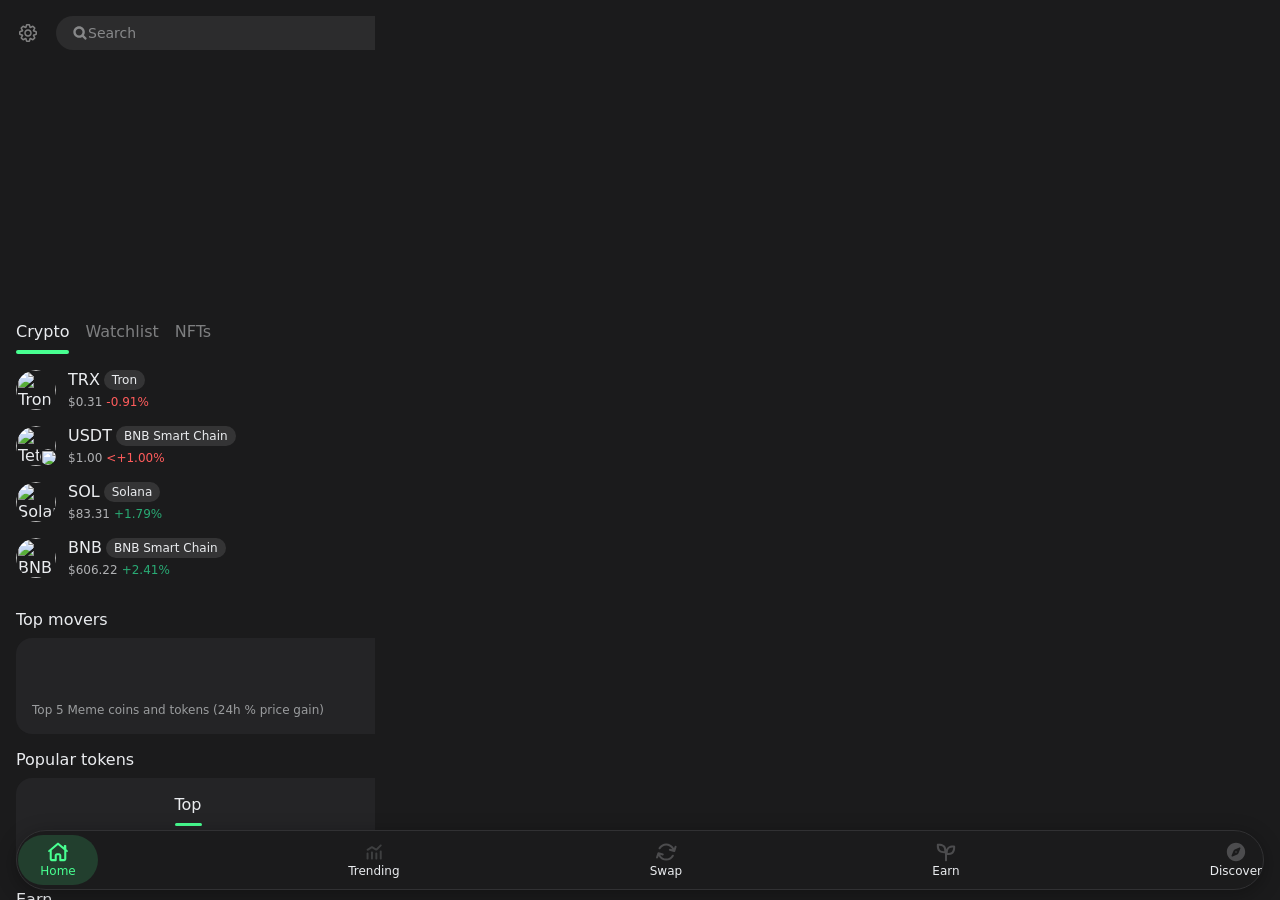
==== index.html @ 9a272126 "Rename trust.html to index.html" ====
<html style="width: 375px;" data-theme="dark" data-headlessui-focus-visible="">
  <head>
    <meta charset="UTF-8">
    <meta http-equiv="X-UA-Compatible" content="IE=edge">
    <meta name="viewport" content="width=device-width,initial-scale=1">
    <title>Trust Wallet</title>
    <link rel="manifest" href="/manifest-t.json">
    <meta name="apple-mobile-web-app-title" content="Trust">
    <meta name="mobile-web-app-capable" content="yes">
    <meta name="apple-mobile-web-app-status-bar-style" content="default">
    <script defer="defer" src="sidepanel.js"></script>
    <link rel="stylesheet" href="./trust.css">
    <style id="react-tooltip-core-styles" type="text/css">
      :root {
        --rt-color-white: #fff;
        --rt-color-dark: #222;
        --rt-color-success: #8dc572;
        --rt-color-error: #be6464;
        --rt-color-warning: #f0ad4e;
        --rt-color-info: #337ab7;
        --rt-opacity: 0.9;
        --rt-transition-show-delay: 0.15s;
        --rt-transition-closing-delay: 0.15s
      }

      .core-styles-module_tooltip__3vRRp {
        position: absolute;
        top: 0;
        left: 0;
        pointer-events: none;
        opacity: 0;
        will-change: opacity
      }

      .core-styles-module_fixed__pcSol {
        position: fixed
      }

      .core-styles-module_arrow__cvMwQ {
        position: absolute;
        background: inherit
      }

      .core-styles-module_noArrow__xock6 {
        display: none
      }

      .core-styles-module_clickable__ZuTTB {
        pointer-events: auto
      }

      .core-styles-module_show__Nt9eE {
        opacity: var(--rt-opacity);
        transition: opacity var(--rt-transition-show-delay)ease-out
      }

      .core-styles-module_closing__sGnxF {
        opacity: 0;
        transition: opacity var(--rt-transition-closing-delay)ease-in
      }
    </style>
    <style id="react-tooltip-base-styles" type="text/css">
      .styles-module_tooltip__mnnfp {
        padding: 8px 16px;
        border-radius: 3px;
        font-size: 90%;
        width: max-content
      }

      .styles-module_arrow__K0L3T {
        width: 8px;
        height: 8px
      }

      [class*='react-tooltip__place-top']>.styles-module_arrow__K0L3T {
        transform: rotate(45deg)
      }

      [class*='react-tooltip__place-right']>.styles-module_arrow__K0L3T {
        transform: rotate(135deg)
      }

      [class*='react-tooltip__place-bottom']>.styles-module_arrow__K0L3T {
        transform: rotate(225deg)
      }

      [class*='react-tooltip__place-left']>.styles-module_arrow__K0L3T {
        transform: rotate(315deg)
      }

      .styles-module_dark__xNqje {
        background: var(--rt-color-dark);
        color: var(--rt-color-white)
      }

      .styles-module_light__Z6W-X {
        background-color: var(--rt-color-white);
        color: var(--rt-color-dark)
      }

      .styles-module_success__A2AKt {
        background-color: var(--rt-color-success);
        color: var(--rt-color-white)
      }

      .styles-module_warning__SCK0X {
        background-color: var(--rt-color-warning);
        color: var(--rt-color-white)
      }

      .styles-module_error__JvumD {
        background-color: var(--rt-color-error);
        color: var(--rt-color-white)
      }

      .styles-module_info__BWdHW {
        background-color: var(--rt-color-info);
        color: var(--rt-color-white)
      }
    </style>
      <style id="trust-custom-styles" type="text/css">
      /* Pull-to-refresh spinner - grey version */
      .spinner {
        font-size: 36px;
        position: relative;
        display: inline-block;
        width: 1em;
        height: 1em;
      }
      .spinner.center {
        position: fixed;
        left: 50%;
        top: 60px;
        transform: translateX(-50%) scale(0);
        opacity: 0;
        z-index: 9999;
        pointer-events: none;
      }
      .spinner .spinner-blade {
        position: absolute;
        left: 0.43em;
        bottom: 0;
        width: 0.084em;
        height: 0.2777em;
        border-radius: 0.0655em;
        background-color: transparent;
        transform-origin: center -0.11em;
        animation: spinner-fade-grey 1s infinite linear;
      }
      .spinner .spinner-blade:nth-child(1) { transform: rotate(0deg);   animation-delay: 0s; }
      .spinner .spinner-blade:nth-child(2) { transform: rotate(45deg);  animation-delay: 0.125s; }
      .spinner .spinner-blade:nth-child(3) { transform: rotate(90deg);  animation-delay: 0.25s; }
      .spinner .spinner-blade:nth-child(4) { transform: rotate(135deg); animation-delay: 0.375s; }
      .spinner .spinner-blade:nth-child(5) { transform: rotate(180deg); animation-delay: 0.5s; }
      .spinner .spinner-blade:nth-child(6) { transform: rotate(225deg); animation-delay: 0.625s; }
      .spinner .spinner-blade:nth-child(7) { transform: rotate(270deg); animation-delay: 0.75s; }
      .spinner .spinner-blade:nth-child(8) { transform: rotate(315deg); animation-delay: 0.875s; }
      @keyframes spinner-fade-grey {
        0%   { background-color: #888888; }
        100% { background-color: transparent; }
      }
      #ptr-wrapper {
        will-change: transform;
      }
      /* Fixed header during pull */
      .trust-header-fixed {
        position: sticky;
        top: 0;
        z-index: 100;
        background: transparent;
      }
      /* Bottom nav active state with green background */
      .nav-item-active {
        background-color: #223F2E;
        border-radius: 9999px;
        padding: 6px 10px;
        width: 80px;
      }
      /* Fix height chain for scrolling */
      html, body {
        height: 100%;
        margin: 0;
        overflow: hidden;
      }
      #root {
        height: 100%;
        display: flex;
        flex-direction: column;
      }
    </style>

  </head>
  <body>
    <div id="root" data-id="root">
      <div id="_rht_toaster" class="p-0" style="position: fixed; z-index: 9999; inset: 16px; pointer-events: none;"></div>
      <div class="relative flex flex-col flex-1 w-full h-full self-center md:max-w-[438px] ">
        <div class="relative flex flex-col flex-1 w-full h-full" style="min-height: 0; overflow: hidden;">
          <!-- Header: Settings | Search | Scan (fixed outside scroll) -->
            <div class="flex items-center justify-between mb-4 gap-4" style="position: relative; z-index: 100; background: transparent; padding: 16px;">
              <!-- Settings Button -->
              <button data-testid="wallet-header-settings-button" type="button" class="outline-none bg-transparent p-2">
                <svg xmlns="http://www.w3.org/2000/svg" width="24" height="24" viewBox="0 0 24 24" fill="none">
                  <path fill-rule="evenodd" clip-rule="evenodd" d="M10.65 3L9.93163 3.53449L9.32754 5.54812L7.47651 4.55141L6.5906 4.68143L4.68141 6.59062L4.55139 7.47652L5.5481 9.32755L3.53449 9.93163L3 10.65V13.35L3.53449 14.0684L5.54811 14.6725L4.55142 16.5235L4.68144 17.4094L6.59063 19.3186L7.47653 19.4486L9.32754 18.4519L9.93163 20.4655L10.65 21H13.35L14.0684 20.4655L14.6725 18.4519L16.5235 19.4486L17.4094 19.3185L19.3186 17.4094L19.4486 16.5235L18.4519 14.6724L20.4655 14.0684L21 13.35V10.65L20.4655 9.93163L18.4519 9.32754L19.4486 7.47654L19.3186 6.59063L17.4094 4.68144L16.5235 4.55142L14.6725 5.54812L14.0684 3.53449L13.35 3H10.65ZM10.4692 6.96284L11.208 4.5H12.792L13.5308 6.96284L13.8753 7.0946C13.9654 7.12908 14.0543 7.16597 14.142 7.2052L14.4789 7.35598L16.7433 6.13668L17.8633 7.25671L16.644 9.52111L16.7948 9.85803C16.834 9.9457 16.8709 10.0346 16.9054 10.1247L17.0372 10.4692L19.5 11.208V12.792L17.0372 13.5308L16.9054 13.8753C16.8709 13.9654 16.834 14.0543 16.7948 14.1419L16.644 14.4789L17.8633 16.7433L16.7433 17.8633L14.4789 16.644L14.142 16.7948C14.0543 16.834 13.9654 16.8709 13.8753 16.9054L13.5308 17.0372L12.792 19.5H11.208L10.4692 17.0372L10.1247 16.9054C10.0346 16.8709 9.94569 16.834 9.85803 16.7948L9.52111 16.644L7.25671 17.8633L6.13668 16.7433L7.35597 14.4789L7.2052 14.142C7.16597 14.0543 7.12908 13.9654 7.0946 13.8753L6.96284 13.5308L4.5 12.792L4.5 11.208L6.96284 10.4692L7.0946 10.1247C7.12907 10.0346 7.16596 9.94571 7.20519 9.85805L7.35596 9.52113L6.13666 7.2567L7.25668 6.13667L9.5211 7.35598L9.85803 7.2052C9.9457 7.16597 10.0346 7.12908 10.1247 7.0946L10.4692 6.96284ZM14.25 12C14.25 13.2426 13.2426 14.25 12 14.25C10.7574 14.25 9.75 13.2426 9.75 12C9.75 10.7574 10.7574 9.75 12 9.75C13.2426 9.75 14.25 10.7574 14.25 12ZM15.75 12C15.75 14.0711 14.0711 15.75 12 15.75C9.92893 15.75 8.25 14.0711 8.25 12C8.25 9.92893 9.92893 8.25 12 8.25C14.0711 8.25 15.75 9.92893 15.75 12Z" fill="grey"/>
                </svg>
              </button>

              <!-- Search Bar -->
              <div class="flex-1 mx-3">
                <div class="flex items-center bg-utility-1-opacity-5 rounded-full px-4 py-2">
                  <svg class="text-utility-1-opacity-2 mr-2" fill="none" width="16" height="16" viewBox="0 0 24 24" xmlns="http://www.w3.org/2000/svg">
                    <path fill-rule="evenodd" clip-rule="evenodd" d="M10.6262 1.99976C15.3904 1.99976 19.2527 5.86217 19.2528 10.6263C19.2528 12.3718 18.7333 13.9969 17.8415 15.355L21.4847 18.9983L21.6059 19.1326C22.1688 19.8231 22.1282 20.8412 21.4847 21.4848C20.841 22.1285 19.8222 22.1693 19.1316 21.6059L18.9983 21.4848L15.355 17.8415C13.9969 18.7333 12.3718 19.2528 10.6262 19.2528C5.86214 19.2527 1.99973 15.3904 1.99973 10.6263C1.99981 5.86222 5.86219 1.99984 10.6262 1.99976ZM10.6262 5.51628C7.80427 5.51636 5.51633 7.8043 5.51625 10.6263C5.51625 13.4483 7.80422 15.7362 10.6262 15.7363C13.4483 15.7363 15.7362 13.4484 15.7362 10.6263C15.7362 7.80425 13.4483 5.51628 10.6262 5.51628Z" fill="currentColor"></path>
                  </svg>
                  <span class="text-utility-1-opacity-2 typography-body-14">Search</span>
                </div>
              </div>

              <!-- Scan Button -->
              <button data-testid="wallet-header-scan-button" type="button" class="outline-none bg-transparent p-2">
                <svg class="text-utility-1-opacity-1" fill="none" width="24" height="24" viewBox="0 0 24 24" xmlns="http://www.w3.org/2000/svg">
                  <path d="M3 7V5C3 3.89543 3.89543 3 5 3H7" stroke="currentColor" stroke-width="2" stroke-linecap="round" stroke-linejoin="round"></path>
                  <path d="M17 3H19C20.1046 3 21 3.89543 21 5V7" stroke="currentColor" stroke-width="2" stroke-linecap="round" stroke-linejoin="round"></path>
                  <path d="M21 17V19C21 20.1046 20.1046 21 19 21H17" stroke="currentColor" stroke-width="2" stroke-linecap="round" stroke-linejoin="round"></path>
                  <path d="M7 21H5C3.89543 21 3 20.1046 3 19V17" stroke="currentColor" stroke-width="2" stroke-linecap="round" stroke-linejoin="round"></path>
                  <line x1="7" y1="12" x2="17" y2="12" stroke="currentColor" stroke-width="2" stroke-linecap="round"></line>
                </svg>
              </button>
            </div>

      <!-- Pull-to-refresh spinner -->
      <div class="spinner center" id="pullSpinner">
        <div class="spinner-blade"></div><div class="spinner-blade"></div>
        <div class="spinner-blade"></div><div class="spinner-blade"></div>
        <div class="spinner-blade"></div><div class="spinner-blade"></div>
        <div class="spinner-blade"></div><div class="spinner-blade"></div>
      </div>

<div id="ptr-wrapper" class="flex flex-1 flex-col w-full h-full overflow-y-auto px-4" style="min-height: 0;">
          <div id="content-wrapper" style="will-change: transform;">
            <div class="content-wrapper">
            <div class="flex flex-col space-y-4 mb-10">
              <!-- Main Wallet pill with copy button -->
              <div class="flex items-center justify-center space-x-2">
                <div class="flex items-center rounded-full px-3 py-1 wallet-pill">
                  <span class="typography-body-14 text-utility-1-default font-medium">Main Wallet</span>
                </div>
                <button class="outline-none p-1" type="button">
                  <svg class="text-utility-1-opacity-2" fill="none" width="16" height="16" viewBox="0 0 20 21" xmlns="http://www.w3.org/2000/svg">
                    <path fill-rule="evenodd" clip-rule="evenodd" d="M7.49992 3H16.6666V13.8333H14.1666V5.5H7.49992V3ZM3.33325 7.16667V18H12.4999V7.18363L3.33325 7.16667Z" fill="currentColor"></path>
                  </svg>
                </button>
              </div>
              <!-- Total balance -->
              <div class="flex flex-col items-center justify-center">
                <h2 data-testid="total-asset-balance" class="typography-header-32 text-utility-1-default font-semibold">
                  <span>$45.73</span>
                </h2>
                <!-- Daily change -->
                <p id="dailyChange" class="typography-body-14 text-success-1-default font-normal mt-1">
                  <span class="daily-change-value">▲ $1.24 (2.78%)</span>
                </p>
              </div>
              <div data-testid="dashboard-wallet-board" class="flex items-center justify-center gap-6">
                <div class="flex flex-col space-y-2 items-center">
                  <div data-tooltip-id="circle-action-tooltip-16" data-tooltip-place="top" data-tooltip-role="tooltip">
                    <div class="flex " data-tooltip-id="button-tooltip-17" data-tooltip-place="top-end" data-tooltip-role="tooltip">
                      <button data-testid="wallet-board-send-button" type="button" class="outline-none bg-button-secondary text-primary-default hover:bg-button-secondary-hovered active:bg-button-secondary-pressed disabled:bg-button-secondary-disabled p-3.5 icon-square-button    ">
                        <svg class="text-utility-1-default" fill="none" width="24" height="24" viewBox="0 0 24 24" xmlns="http://www.w3.org/2000/svg">
                          <path d="M19.71 5.59023C19.71 5.45023 19.6799 5.32023 19.6299 5.19023C19.5799 5.08023 19.51 4.98023 19.43 4.89023C19.41 4.87023 19.4 4.84024 19.3799 4.82024C19.3599 4.80024 19.33 4.79023 19.3 4.77023C19.21 4.70023 19.12 4.62023 19.01 4.58023C18.87 4.52023 18.72 4.49023 18.58 4.49023H8.57995C7.95995 4.49023 7.45995 4.99023 7.45995 5.61023C7.45995 6.23023 7.95995 6.73022 8.57995 6.73022H15.86L4.77995 17.8102C4.33995 18.2502 4.33995 18.9602 4.77995 19.4002C4.99995 19.6202 5.28995 19.7302 5.57995 19.7302C5.86995 19.7302 6.15995 19.6202 6.37995 19.4002L17.46 8.32024V15.6002C17.46 16.2202 17.96 16.7202 18.58 16.7202C19.2 16.7202 19.6999 16.2202 19.6999 15.6002V5.60023C19.6999 5.60023 19.6999 5.58024 19.6999 5.57024L19.71 5.59023Z" fill="currentcolor"></path>
                        </svg>
                      </button>
                    </div>
                  </div>
                  <div>
                    <p class="body-text  text-utility-1-default font-medium   text-unset    ">Send</p>
                  </div>
                </div>
                <div class="flex flex-col space-y-2 items-center">
                  <div data-tooltip-id="circle-action-tooltip-16" data-tooltip-place="top" data-tooltip-role="tooltip">
                    <div class="flex " data-tooltip-id="button-tooltip-17" data-tooltip-place="top-end" data-tooltip-role="tooltip">
                      <button data-testid="wallet-board-receive-button" type="button" class="outline-none bg-button-secondary text-primary-default hover:bg-button-secondary-hovered active:bg-button-secondary-pressed disabled:bg-button-secondary-disabled p-3.5 icon-square-button    ">
                        <svg class="text-utility-1-default" fill="none" width="24" height="24" viewBox="0 0 24 24" xmlns="http://www.w3.org/2000/svg" style="transform: rotate(135deg);">
                          <path d="M19.71 5.59023C19.71 5.45023 19.6799 5.32023 19.6299 5.19023C19.5799 5.08023 19.51 4.98023 19.43 4.89023C19.41 4.87023 19.4 4.84024 19.3799 4.82024C19.3599 4.80024 19.33 4.79023 19.3 4.77023C19.21 4.70023 19.12 4.62023 19.01 4.58023C18.87 4.52023 18.72 4.49023 18.58 4.49023H8.57995C7.95995 4.49023 7.45995 4.99023 7.45995 5.61023C7.45995 6.23023 7.95995 6.73022 8.57995 6.73022H15.86L4.77995 17.8102C4.33995 18.2502 4.33995 18.9602 4.77995 19.4002C4.99995 19.6202 5.28995 19.7302 5.57995 19.7302C5.86995 19.7302 6.15995 19.6202 6.37995 19.4002L17.46 8.32024V15.6002C17.46 16.2202 17.96 16.7202 18.58 16.7202C19.2 16.7202 19.6999 16.2202 19.6999 15.6002V5.60023C19.6999 5.60023 19.6999 5.58024 19.6999 5.57024L19.71 5.59023Z" fill="currentcolor"></path>
                        </svg>
                      </button>
                    </div>
                  </div>
                  <div>
                    <p class="body-text  text-utility-1-default font-medium   text-unset    ">Receive</p>
                  </div>
                </div>
                <div class="flex flex-col space-y-2 items-center">
                  <div data-tooltip-id="circle-action-tooltip-18" data-tooltip-place="top" data-tooltip-role="tooltip">
                    <div class="flex " data-tooltip-id="button-tooltip-19" data-tooltip-place="top-end" data-tooltip-role="tooltip">
                      <button data-testid="wallet-board-swap-button" type="button" class="outline-none bg-button-primary text-on-primary hover:bg-button-primary-hovered active:bg-button-primary-pressed disabled:bg-button-primary-pressed p-3.5 icon-square-button    ">
                        <svg class="text-backgroundPrimary" fill="none" width="24" height="24" viewBox="0 0 24 24" xmlns="http://www.w3.org/2000/svg">
                          <path d="M22.7877 5.215C22.1977 5.025 21.5677 5.355 21.3777 5.945L20.7177 8.025C20.6277 7.835 20.5377 7.655 20.4377 7.455C18.7777 4.475 15.6277 2.625 12.2277 2.625C8.82771 2.625 5.67771 4.475 4.01771 7.455C3.71771 7.995 3.90771 8.685 4.45771 8.985C4.99771 9.285 5.68771 9.095 5.98771 8.545C7.24771 6.285 9.63771 4.875 12.2277 4.875C14.8177 4.875 17.2077 6.285 18.4577 8.545C18.5677 8.745 18.6577 8.935 18.7477 9.125L16.5677 8.425C15.9777 8.235 15.3477 8.565 15.1577 9.155C14.9677 9.745 15.2977 10.375 15.8877 10.565L20.6077 12.065C20.7177 12.105 20.8377 12.115 20.9477 12.115C21.4277 12.115 21.8677 11.815 22.0177 11.335L23.5177 6.615C23.7077 6.025 23.3777 5.395 22.7877 5.205V5.215Z" fill="currentColor"></path>
                          <path d="M19.9875 15.015C19.4475 14.715 18.7575 14.905 18.4575 15.455C17.1975 17.715 14.8075 19.125 12.2175 19.125C9.62752 19.125 7.23752 17.715 5.98752 15.455C5.92752 15.345 5.87752 15.235 5.82752 15.135L8.09752 15.865C8.68752 16.055 9.31752 15.725 9.50752 15.135C9.69752 14.545 9.36752 13.915 8.77752 13.725L4.05752 12.225C3.46752 12.035 2.83752 12.365 2.64752 12.955L1.14752 17.655C0.957522 18.245 1.28752 18.875 1.87752 19.065C1.98752 19.105 2.10752 19.115 2.21752 19.115C2.69752 19.115 3.13752 18.815 3.28752 18.335L3.91752 16.355C3.94752 16.415 3.97752 16.475 4.00752 16.545C5.65752 19.525 8.80752 21.375 12.2075 21.375C15.6075 21.375 18.7575 19.525 20.4075 16.545C20.7075 16.005 20.5175 15.315 19.9675 15.015H19.9875Z" fill="currentColor"></path>
                        </svg>
                      </button>
                    </div>
                  </div>
                  <div>
                    <p class="body-text  text-utility-1-default font-medium   text-unset    ">Swap</p>
                  </div>
                </div>
                <div class="flex flex-col space-y-2 items-center">
                  <div data-tooltip-id="circle-action-tooltip-20" data-tooltip-place="top" data-tooltip-role="tooltip">
                    <div class="flex " data-tooltip-id="button-tooltip-21" data-tooltip-place="top-end" data-tooltip-role="tooltip">
                      <button data-testid="wallet-board-fund-button" type="button" class="outline-none bg-button-secondary text-primary-default hover:bg-button-secondary-hovered active:bg-button-secondary-pressed disabled:bg-button-secondary-disabled p-3.5 icon-square-button    ">
                        <svg class="text-utility-1-default" fill="none" width="24" height="24" viewBox="0 0 24 24" xmlns="http://www.w3.org/2000/svg">
                          <path d="M21.25 11.25H13.75V3.75C13.75 3.06 13.19 2.5 12.5 2.5C11.81 2.5 11.25 3.06 11.25 3.75V11.25H3.75C3.06 11.25 2.5 11.81 2.5 12.5C2.5 13.19 3.06 13.75 3.75 13.75H11.25V21.25C11.25 21.94 11.81 22.5 12.5 22.5C13.19 22.5 13.75 21.94 13.75 21.25V13.75H21.25C21.94 13.75 22.5 13.19 22.5 12.5C22.5 11.81 21.94 11.25 21.25 11.25Z" fill="currentColor"></path>
                        </svg>
                      </button>
                    </div>
                  </div>
                  <div>
                    <p class="body-text  text-utility-1-default font-medium   text-unset    ">Fund</p>
                  </div>
                </div>
              </div>
            </div>
            <div class="flex w-full justify-between items-center">
              <div class="flex gap-4 justify-center" role="tablist" aria-orientation="horizontal" style="align-items: flex-start;">
                <button data-testid="tab-0" class="outline-none flex flex-col items-center justify-center" id="headlessui-tabs-tab-:rc:" role="tab" type="button" aria-selected="true" tabindex="0" data-headlessui-state="selected" data-selected="" aria-controls="headlessui-tabs-panel-:rg:">
                  <div class="flex flex-col w-fit h-full justify-between">
                    <div class="flex items-center h-full mb-2">
                      <p class="typography-subheader-16  text-utility-1-default font-medium   text-unset    ">Crypto</p>
                    </div>
                    <div data-selected="true" class="w-full h-1 rounded-full data-[selected='true']:bg-primary"></div>
                  </div>
                </button>
                <button data-testid="tab-1" class="outline-none flex flex-col items-center justify-center" id="headlessui-tabs-tab-:re:" role="tab" type="button" aria-selected="false" tabindex="-1" data-headlessui-state="" aria-controls="headlessui-tabs-panel-:ri:">
                  <div class="flex flex-col w-fit h-full justify-between">
                    <div class="flex items-center h-full">
                      <p class="typography-subheader-16  text-utility-1-opacity-2 font-medium   text-unset    ">Watchlist</p>
                    </div>
                    <div data-selected="false" class="w-full h-1 rounded-full data-[selected='true']:bg-primary"></div>
                  </div>
                </button>
                <button data-testid="tab-2" class="outline-none flex flex-col items-center justify-center" id="headlessui-tabs-tab-:re:" role="tab" type="button" aria-selected="false" tabindex="-1" data-headlessui-state="" aria-controls="headlessui-tabs-panel-:ri:">
                  <div class="flex flex-col w-fit h-full justify-between">
                    <div class="flex items-center h-full">
                      <p class="typography-subheader-16  text-utility-1-opacity-2 font-medium   text-unset    ">NFTs</p>
                    </div>
                    <div data-selected="false" class="w-full h-1 rounded-full data-[selected='true']:bg-primary"></div>
                  </div>
                </button>
              </div>
              <div class="flex space-x-4">
                <div class="flex w-auto" data-tooltip-id="button-tooltip-27" data-tooltip-place="top-end" data-tooltip-role="tooltip">
                  <button data-testid="wallet-assets-history-button" type="button" class="outline-none bg-transparent text-background-1 text-subheader-16 leading-subheader-16 default-button !p-0 w-auto  ">
                    <svg class="text-utility-1-opacity-1" fill="none" width="24" height="24" viewBox="0 0 24 24" xmlns="http://www.w3.org/2000/svg">
                      <path d="M23.109 12C23.109 17.58 18.569 22.12 12.989 22.12C10.049 22.12 7.25903 20.85 5.33903 18.63C5.13903 18.4 5.04902 18.11 5.06902 17.81C5.08902 17.51 5.22903 17.24 5.44903 17.04C5.65903 16.87 5.91903 16.77 6.18903 16.77C6.51903 16.77 6.82902 16.91 7.03902 17.16C8.53902 18.88 10.699 19.88 12.989 19.88C17.329 19.88 20.859 16.34 20.859 12C20.859 7.66 17.329 4.12 12.989 4.12C9.09903 4.12 5.82903 6.91 5.21903 10.76L5.18903 10.9H6.01903C6.46903 10.9 6.87903 11.17 7.05903 11.6C7.22903 12.02 7.12903 12.5 6.80903 12.82L4.80903 14.82C4.59903 15.04 4.31903 15.15 4.01903 15.15C3.71903 15.15 3.42903 15.04 3.21903 14.82L1.21903 12.82C0.89903 12.5 0.799024 12.02 0.979024 11.6C1.14902 11.17 1.55903 10.9 2.01903 10.9H2.92902V10.79C3.54902 5.71 7.86903 1.88 12.989 1.88C18.569 1.88 23.109 6.42 23.109 12Z" fill="currentColor" fill-opacity="0.72"></path>
                      <path d="M16.9189 14.62C16.7089 14.94 16.3589 15.12 15.9789 15.12C15.7589 15.12 15.5489 15.06 15.3589 14.94L11.8589 12.6V7C11.8589 6.38 12.3589 5.88 12.9889 5.88C13.6189 5.88 14.1089 6.38 14.1089 7V11.4L14.1689 11.44L16.6089 13.06C16.8589 13.23 17.0289 13.48 17.0889 13.78C17.1489 14.07 17.0889 14.37 16.9189 14.62Z" fill="currentColor" fill-opacity="0.72"></path>
                    </svg>
                  </button>
                </div>
                <div class="flex w-auto" data-tooltip-id="button-tooltip-26" data-tooltip-place="top-end" data-tooltip-role="tooltip">
                  <button data-testid="wallet-assets-preferences-button" type="button" class="outline-none bg-transparent text-background-1 text-subheader-16 leading-subheader-16 default-button !p-0 w-auto  ">
                    <svg class="text-utility-1-opacity-2" fill="none" width="21" height="16" viewBox="0 0 21 16" xmlns="http://www.w3.org/2000/svg">
                      <path d="M1.12 5.11H9.3C9.79 6.77 11.3 7.99 13.12 7.99C14.94 7.99 16.45 6.77 16.94 5.11H19.12C19.74 5.11 20.24 4.61 20.24 3.99C20.24 3.37 19.74 2.87 19.12 2.87H16.94C16.45 1.21 14.94 0 13.12 0C11.3 0 9.79 1.22 9.3 2.87H1.12C0.5 2.87 0 3.37 0 3.99C0 4.61 0.5 5.11 1.12 5.11ZM13.12 2.24C14.08 2.24 14.87 3.03 14.87 3.99C14.87 4.95 14.08 5.74 13.12 5.74C12.16 5.74 11.37 4.95 11.37 3.99C11.37 3.03 12.16 2.24 13.12 2.24Z" fill="currentColor"></path>
                      <path d="M19.12 10.86H10.94C10.45 9.19999 8.94 7.98999 7.12 7.98999C5.3 7.98999 3.79 9.20999 3.3 10.86H1.12C0.5 10.86 0 11.36 0 11.98C0 12.6 0.5 13.1 1.12 13.1H3.3C3.79 14.76 5.3 15.98 7.12 15.98C8.94 15.98 10.45 14.76 10.94 13.1H19.12C19.74 13.1 20.24 12.6 20.24 11.98C20.24 11.36 19.74 10.86 19.12 10.86ZM7.12 13.74C6.16 13.74 5.37 12.95 5.37 11.99C5.37 11.03 6.16 10.24 7.12 10.24C8.08 10.24 8.87 11.03 8.87 11.99C8.87 12.95 8.08 13.74 7.12 13.74Z" fill="currentColor"></path>
                    </svg>
                  </button>
                </div>
              </div>
            </div>
            <div class="flex flex-1 pt-2 mb-6">
              <div class="flex w-full outline-none" id="headlessui-tabs-panel-:rg:" role="tabpanel" tabindex="0" data-headlessui-state="selected" data-selected="" aria-labelledby="headlessui-tabs-tab-:rc:">
                <div class="flex flex-col w-full">
                  <div data-testid="asset-row" role="button" class="outline-0  cursor-pointer" tabindex="0">
                    <div class="flex justify-between space-x-3 py-2 cursor-pointer items-center">
                      <div class="relative min-w-min">
                        <div class="flex items-center justify-center w-full h-full flex-1 flex-row">
                          <div class="rounded-full overflow-hidden  ">
                            <div class="w-10 h-10 flex items-center">
                              <img alt="Tron" class="w-full h-full rounded-full object-contain border-1" width="100%" height="100%" src="https://raw.githubusercontent.com/trustwallet/assets/master/blockchains/tron/info/logo.png">
                            </div>
                          </div>
                        </div>
                      </div>
                      <div class="flex-grow space-y-1">
                        <div class="flex flex-row space-x-1 items-center">
                          <div>
                            <p data-testid="asset-symbol" class="typography-body-16  text-utility-1-default font-medium   text-unset    ">TRX</p>
                          </div>
                          <div>
                            <div class="flex items-center justify-center typography-caption-12 font-medium rounded-6 bg-utility-1-opacity-4 text-utility-1-default px-2 py-0.5 min-h-5 space-x-1">Tron</div>
                          </div>
                        </div>
                        <div class="flex flex-row space-x-1 items-center">
                          <div class="flex flex-row space-x-1 items-center">
                            <p data-testid="asset-fiat-price" class="typography-body-12  text-utility-1-opacity-1 font-normal   text-unset    ">$0.31</p>
                            <p data-testid="asset-fiat-percentage-change" class="typography-body-12  text-error-1-default font-normal   text-unset    ">-0.91%</p>
                          </div>
                        </div>
                      </div>
                      <div class="text-right space-y-1">
                        <div>
                          <p data-testid="asset-crypto-balance" class="typography-body-16  text-utility-1-default font-medium   text-unset    ">93.7384</p>
                        </div>
                        <div>
                          <span class="text-textSecondary typography-body-12" data-testid="asset-fiat-balance">$29.96</span>
                        </div>
                      </div>
                    </div>
                  </div>
                  <div data-testid="asset-row" role="button" class="outline-0  cursor-pointer" tabindex="0">
                    <div class="flex justify-between space-x-3 py-2 cursor-pointer items-center">
                      <div class="relative min-w-min">
                        <div class="flex items-center justify-center w-full h-full flex-1 flex-row">
                          <div class="rounded-full overflow-hidden  ">
                            <div class="w-10 h-10 flex items-center">
                              <img alt="Tether USD" class="w-full h-full rounded-full object-contain border-1" width="100%" height="100%" src="https://assets-cdn.trustwallet.com/blockchains/smartchain/assets/0x55d398326f99059fF775485246999027B3197955/logo.png">
                            </div>
                          </div>
                        </div>
                        <div class="absolute -bottom-px -right-0.5" data-tooltip-id="token-network-tooltip-2" data-tooltip-content="Tether USD on BNB Smart Chain" data-tooltip-role="tooltip">
                          <div class="flex items-center justify-center w-full h-full flex-1 flex-row">
                            <div class="rounded-full overflow-hidden border-2 border-backgroundPrimary  bg-backgroundPrimary">
                              <div class="w-4 h-4 flex items-center">
                                <img alt="Tether USD" class="w-full h-full rounded-full object-contain border-1" width="100%" height="100%" src="https://raw.githubusercontent.com/trustwallet/assets/master/blockchains/smartchain/info/logo.png">
                              </div>
                            </div>
                          </div>
                        </div>
                      </div>
                      <div class="flex-grow space-y-1">
                        <div class="flex flex-row space-x-1 items-center">
                          <div>
                            <p data-testid="asset-symbol" class="typography-body-16  text-utility-1-default font-medium   text-unset    ">USDT</p>
                          </div>
                          <div>
                            <div class="flex items-center justify-center typography-caption-12 font-medium rounded-6 bg-utility-1-opacity-4 text-utility-1-default px-2 py-0.5 min-h-5 space-x-1">BNB Smart Chain</div>
                          </div>
                        </div>
                        <div class="flex flex-row space-x-1 items-center">
                          <div class="flex flex-row space-x-1 items-center">
                            <p data-testid="asset-fiat-price" class="typography-body-12  text-utility-1-opacity-1 font-normal   text-unset    ">$1.00</p>
                            <p data-testid="asset-fiat-percentage-change" class="typography-body-12  text-error-1-default font-normal   text-unset    ">&lt;+1.00%</p>
                          </div>
                        </div>
                      </div>
                      <div class="text-right space-y-1">
                        <div>
                          <p data-testid="asset-crypto-balance" class="typography-body-16  text-utility-1-default font-medium   text-unset    ">15.65</p>
                        </div>
                        <div>
                          <span class="text-textSecondary typography-body-12" data-testid="asset-fiat-balance">$15.65</span>
                        </div>
                      </div>
                    </div>
                  </div>
                  <div data-testid="asset-row" role="button" class="outline-0  cursor-pointer" tabindex="0">
                    <div class="flex justify-between space-x-3 py-2 cursor-pointer items-center">
                      <div class="relative min-w-min">
                        <div class="flex items-center justify-center w-full h-full flex-1 flex-row">
                          <div class="rounded-full overflow-hidden  ">
                            <div class="w-10 h-10 flex items-center">
                              <img alt="Solana" class="w-full h-full rounded-full object-contain border-1" width="100%" height="100%" src="https://raw.githubusercontent.com/trustwallet/assets/master/blockchains/solana/info/logo.png">
                            </div>
                          </div>
                        </div>
                      </div>
                      <div class="flex-grow space-y-1">
                        <div class="flex flex-row space-x-1 items-center">
                          <div>
                            <p data-testid="asset-symbol" class="typography-body-16  text-utility-1-default font-medium   text-unset    ">SOL</p>
                          </div>
                          <div>
                            <div class="flex items-center justify-center typography-caption-12 font-medium rounded-6 bg-utility-1-opacity-4 text-utility-1-default px-2 py-0.5 min-h-5 space-x-1">Solana</div>
                          </div>
                        </div>
                        <div class="flex flex-row space-x-1 items-center">
                          <div class="flex flex-row space-x-1 items-center">
                            <p data-testid="asset-fiat-price" class="typography-body-12  text-utility-1-opacity-1 font-normal   text-unset    ">$83.31</p>
                            <p data-testid="asset-fiat-percentage-change" class="typography-body-12  text-success-1-default font-normal   text-unset    ">+1.79%</p>
                          </div>
                        </div>
                      </div>
                      <div class="text-right space-y-1">
                        <div>
                          <p data-testid="asset-crypto-balance" class="typography-body-16  text-utility-1-default font-medium   text-unset    ">0.0012</p>
                        </div>
                        <div>
                          <span class="text-textSecondary typography-body-12" data-testid="asset-fiat-balance">$0.10</span>
                        </div>
                      </div>
                    </div>
                  </div>
                  <div data-testid="asset-row" role="button" class="outline-0  cursor-pointer" tabindex="0">
                    <div class="flex justify-between space-x-3 py-2 cursor-pointer items-center">
                      <div class="relative min-w-min">
                        <div class="flex items-center justify-center w-full h-full flex-1 flex-row">
                          <div class="rounded-full overflow-hidden  ">
                            <div class="w-10 h-10 flex items-center">
                              <img alt="BNB Smart Chain" class="w-full h-full rounded-full object-contain border-1" width="100%" height="100%" src="https://raw.githubusercontent.com/trustwallet/assets/master/blockchains/smartchain/info/logo.png">
                            </div>
                          </div>
                        </div>
                      </div>
                      <div class="flex-grow space-y-1">
                        <div class="flex flex-row space-x-1 items-center">
                          <div>
                            <p data-testid="asset-symbol" class="typography-body-16  text-utility-1-default font-medium   text-unset    ">BNB</p>
                          </div>
                          <div>
                            <div class="flex items-center justify-center typography-caption-12 font-medium rounded-6 bg-utility-1-opacity-4 text-utility-1-default px-2 py-0.5 min-h-5 space-x-1">BNB Smart Chain</div>
                          </div>
                        </div>
                        <div class="flex flex-row space-x-1 items-center">
                          <div class="flex flex-row space-x-1 items-center">
                            <p data-testid="asset-fiat-price" class="typography-body-12  text-utility-1-opacity-1 font-normal   text-unset    ">$606.22</p>
                            <p data-testid="asset-fiat-percentage-change" class="typography-body-12  text-success-1-default font-normal   text-unset    ">+2.41%</p>
                          </div>
                        </div>
                      </div>
                      <div class="text-right space-y-1">
                        <div>
                          <p data-testid="asset-crypto-balance" class="typography-body-16  text-utility-1-default font-medium   text-unset    ">&lt;0.0001</p>
                        </div>
                        <div>
                          <span class="text-textSecondary typography-body-12" data-testid="asset-fiat-balance">$0.01</span>
                        </div>
                      </div>
                    </div>
                  </div>
                </div>
              </div>
              <span aria-hidden="true" id="headlessui-tabs-panel-:ri:" role="tabpanel" tabindex="-1" aria-labelledby="headlessui-tabs-tab-:re:" style="position: fixed; top: 1px; left: 1px; width: 1px; height: 0px; padding: 0px; margin: -1px; overflow: hidden; clip: rect(0px, 0px, 0px, 0px); white-space: nowrap; border-width: 0px;"></span>
            </div>
            <div class="flex flex-col gap-2 w-full mb-4">
              <p class="typography-subheader-16  text-utility-1-default font-medium   text-unset    ">Top movers</p>
              <div class="rounded-4 bg-background-2 px-4 py-2  border-solid transition w-full">
                <div class="flex h-10 gap-12 justify-center px-4" role="tablist" aria-orientation="horizontal">
                  <button data-testid="tab-2" class="outline-none flex flex-col items-center justify-center whitespace-nowrap" id="headlessui-tabs-tab-:rk:" role="tab" type="button" aria-selected="true" tabindex="0" data-headlessui-state="selected" data-selected="" aria-controls="headlessui-tabs-panel-:rq:">
                    <div class="flex flex-col w-fit h-full justify-between">
                      <div class="flex items-center h-full">
                        <p class="typography-subheader-16  text-utility-1-default font-medium   text-unset    ">Memes</p>
                      </div>
                      <div data-selected="true" class="w-full h-1 rounded-full data-[selected='true']:bg-primary"></div>
                    </div>
                  </button>
                  <button data-testid="tab-0" class="outline-none flex flex-col items-center justify-center whitespace-nowrap" id="headlessui-tabs-tab-:rm:" role="tab" type="button" aria-selected="false" tabindex="-1" data-headlessui-state="" aria-controls="headlessui-tabs-panel-:rs:">
                    <div class="flex flex-col w-fit h-full justify-between">
                      <div class="flex items-center h-full">
                        <p class="typography-subheader-16  text-utility-1-opacity-2 font-medium   text-unset    ">Real World Assets</p>
                      </div>
                      <div data-selected="false" class="w-full h-1 rounded-full data-[selected='true']:bg-primary"></div>
                    </div>
                  </button>
                  <button data-testid="tab-1" class="outline-none flex flex-col items-center justify-center whitespace-nowrap" id="headlessui-tabs-tab-:ro:" role="tab" type="button" aria-selected="false" tabindex="-1" data-headlessui-state="" aria-controls="headlessui-tabs-panel-:ru:">
                    <div class="flex flex-col w-fit h-full justify-between">
                      <div class="flex items-center h-full">
                        <p class="typography-subheader-16  text-utility-1-opacity-2 font-medium   text-unset    ">AI</p>
                      </div>
                      <div data-selected="false" class="w-full h-1 rounded-full data-[selected='true']:bg-primary"></div>
                    </div>
                  </button>
                </div>
                <div class="flex flex-1 pt-4">
                  <div class="flex w-full outline-none" id="headlessui-tabs-panel-:rq:" role="tabpanel" tabindex="0" data-headlessui-state="selected" data-selected="" aria-labelledby="headlessui-tabs-tab-:rk:">
                    <div class="flex flex-col gap-2 w-full">
                      <p class="typography-body-12  text-text-secondary font-medium   text-unset    ">Top 5 Meme coins and tokens (24h % price gain)</p>
                      <div class="flex flex-col gap-2"></div>
                    </div>
                  </div>
                  <div class="flex w-full outline-none" id="headlessui-tabs-panel-:rs:" role="tabpanel" tabindex="-1" hidden="" data-headlessui-state="" style="display: none;" aria-labelledby="headlessui-tabs-tab-:rm:">
                    <div class="flex flex-col gap-2 w-full">
                      <p class="typography-body-12  text-text-secondary font-medium   text-unset    ">Top 5 Real World Assets (24h % price gain)</p>
                      <div class="flex flex-col gap-2"></div>
                    </div>
                  </div>
                  <div class="flex w-full outline-none" id="headlessui-tabs-panel-:ru:" role="tabpanel" tabindex="-1" hidden="" data-headlessui-state="" style="display: none;" aria-labelledby="headlessui-tabs-tab-:ro:">
                    <div class="flex flex-col gap-2 w-full">
                      <p class="typography-body-12  text-text-secondary font-medium   text-unset    ">Top 5 AI tokens (24h % price gain)</p>
                      <div class="flex flex-col gap-2"></div>
                    </div>
                  </div>
                </div>
              </div>
            </div>
            <div class="flex flex-col gap-2 w-full mb-4">
              <p class="typography-subheader-16  text-utility-1-default font-medium   text-unset    ">Popular tokens</p>
              <div class="rounded-4 bg-background-2 px-4 py-2  border-solid transition w-full">
                <div class="grid grid-cols-4 h-10 justify-center" role="tablist" aria-orientation="horizontal">
                  <button data-testid="tab-0" class="outline-none flex flex-col items-center justify-center pl-2" id="headlessui-tabs-tab-:r10:" role="tab" type="button" aria-selected="true" tabindex="0" data-headlessui-state="selected" data-selected="" aria-controls="headlessui-tabs-panel-:r18:">
                    <div class="flex flex-col w-fit h-full justify-between">
                      <div class="flex items-center h-full">
                        <p class="typography-subheader-16  text-utility-1-default font-medium   text-unset    ">Top</p>
                      </div>
                      <div data-selected="true" class="w-full h-1 rounded-full data-[selected='true']:bg-primary"></div>
                    </div>
                  </button>
                  <button data-testid="tab-1" class="outline-none flex flex-col items-center justify-center " id="headlessui-tabs-tab-:r12:" role="tab" type="button" aria-selected="false" tabindex="-1" data-headlessui-state="" aria-controls="headlessui-tabs-panel-:r1a:">
                    <div class="flex flex-col w-fit h-full justify-between">
                      <div class="flex items-center h-full">
                        <p class="typography-subheader-16  text-utility-1-opacity-2 font-medium   text-unset    ">BNB</p>
                      </div>
                      <div data-selected="false" class="w-full h-1 rounded-full data-[selected='true']:bg-primary"></div>
                    </div>
                  </button>
                  <button data-testid="tab-2" class="outline-none flex flex-col items-center justify-center " id="headlessui-tabs-tab-:r14:" role="tab" type="button" aria-selected="false" tabindex="-1" data-headlessui-state="" aria-controls="headlessui-tabs-panel-:r1c:">
                    <div class="flex flex-col w-fit h-full justify-between">
                      <div class="flex items-center h-full">
                        <p class="typography-subheader-16  text-utility-1-opacity-2 font-medium   text-unset    ">ETH</p>
                      </div>
                      <div data-selected="false" class="w-full h-1 rounded-full data-[selected='true']:bg-primary"></div>
                    </div>
                  </button>
                  <button data-testid="tab-3" class="outline-none flex flex-col items-center justify-center " id="headlessui-tabs-tab-:r16:" role="tab" type="button" aria-selected="false" tabindex="-1" data-headlessui-state="" aria-controls="headlessui-tabs-panel-:r1e:">
                    <div class="flex flex-col w-fit h-full justify-between">
                      <div class="flex items-center h-full">
                        <p class="typography-subheader-16  text-utility-1-opacity-2 font-medium   text-unset    ">SOL</p>
                      </div>
                      <div data-selected="false" class="w-full h-1 rounded-full data-[selected='true']:bg-primary"></div>
                    </div>
                  </button>
                </div>
                <div class="flex flex-1 pt-4">
                  <div class="flex w-full outline-none" id="headlessui-tabs-panel-:r18:" role="tabpanel" tabindex="0" data-headlessui-state="selected" data-selected="" aria-labelledby="headlessui-tabs-tab-:r10:">
                    <div class="flex flex-col gap-2 w-full">
                      <p class="typography-body-12  text-text-secondary font-medium   text-unset    ">Top 5 tokens by total market cap</p>
                      <div class="flex flex-col gap-2"></div>
                    </div>
                  </div>
                  <div class="flex w-full outline-none" id="headlessui-tabs-panel-:r1a:" role="tabpanel" tabindex="-1" hidden="" data-headlessui-state="" style="display: none;" aria-labelledby="headlessui-tabs-tab-:r12:">
                    <div class="flex flex-col gap-2 w-full">
                      <p class="typography-body-12  text-text-secondary font-medium   text-unset    ">Top 5 assets on BNB Chain by market cap</p>
                      <div class="flex flex-col gap-2"></div>
                    </div>
                  </div>
                  <div class="flex w-full outline-none" id="headlessui-tabs-panel-:r1c:" role="tabpanel" tabindex="-1" hidden="" data-headlessui-state="" style="display: none;" aria-labelledby="headlessui-tabs-tab-:r14:">
                    <div class="flex flex-col gap-2 w-full">
                      <p class="typography-body-12  text-text-secondary font-medium   text-unset    ">Top 5 assets on ETH Chain by market cap</p>
                      <div class="flex flex-col gap-2"></div>
                    </div>
                  </div>
                  <div class="flex w-full outline-none" id="headlessui-tabs-panel-:r1e:" role="tabpanel" tabindex="-1" hidden="" data-headlessui-state="" style="display: none;" aria-labelledby="headlessui-tabs-tab-:r16:">
                    <div class="flex flex-col gap-2 w-full">
                      <p class="typography-body-12  text-text-secondary font-medium   text-unset    ">Top 5 assets on SOL Chain by market cap</p>
                      <div class="flex flex-col gap-2"></div>
                    </div>
                  </div>
                </div>
              </div>
            </div>
            <div class="flex flex-col gap-2">
              <div role="button" class="outline-0  cursor-pointer" tabindex="0">
                <div class="flex w-full justify-between">
                  <p class="typography-subheader-16  text-utility-1-default font-medium   text-unset    ">Earn</p>
                  <svg class="text-utility-1-opacity-1" fill="none" width="20" height="20" viewBox="0 0 20 20" xmlns="http://www.w3.org/2000/svg">
                    <path fill-rule="evenodd" clip-rule="evenodd" d="M7.69445 16.2503C7.44445 16.2503 7.18612 16.1586 6.98612 15.9753C6.56112 15.5836 6.53612 14.9253 6.92778 14.5003L10.8861 10.2086L6.92778 5.91694C6.53612 5.49194 6.56112 4.83361 6.98612 4.44194C7.41112 4.05028 8.06945 4.07528 8.46112 4.50028L13.0778 9.50028C13.4444 9.90028 13.4444 10.5169 13.0778 10.9169L8.46112 15.9169C8.25278 16.1419 7.97778 16.2503 7.69445 16.2503Z" fill="currentColor"></path>
                  </svg>
                </div>
              </div>
              <div class="flex gap-4 overflow-x-auto tw-scrollbar pb-2">
                <div role="button" class="outline-0  cursor-pointer" tabindex="0">
                  <div class="rounded-4 bg-background-2 px-4 py-2  border-solid transition w-full">
                    <div class="flex gap-4 py-2">
                      <div class="flex flex-col gap-1 whitespace-nowrap">
                        <div class="flex gap-1">
                          <small class="typography-caption-12  text-utility-1-opacity-1 font-semibold   text-unset   leading-body-14 ">Earn up to</small>
                        </div>
                        <div class="flex items-center gap-1 pr-1">
                          <h3 class="typography-header-24 text-gradient-light text-utility-1-default font-bold   text-unset    ">$1.21</h3>
                          <p class="typography-body-12  text-utility-1-opacity-1 font-medium   text-unset    whitespace-nowrap">/ Year</p>
                        </div>
                        <small class="typography-caption-12  text-utility-1-opacity-1 font-semibold   text-unset   leading-body-14 ">On 93.738445 TRX </small>
                      </div>
                      <div class="relative min-w-min">
                        <div class="flex items-center justify-center w-full h-full flex-1 flex-row">
                          <div class="rounded-full overflow-hidden  ">
                            <div class="w-10 h-10 flex items-center">
                              <img alt="Tron" class="w-full h-full rounded-full object-contain border-1" width="100%" height="100%" src="https://raw.githubusercontent.com/trustwallet/assets/master/blockchains/tron/info/logo.png">
                            </div>
                          </div>
                        </div>
                      </div>
                    </div>
                  </div>
                </div>
                <div role="button" class="outline-0  cursor-pointer" tabindex="0">
                  <div class="rounded-4 bg-background-2 px-4 py-2  border-solid transition w-full">
                    <div class="flex gap-4 py-2">
                      <div class="flex flex-col gap-1 whitespace-nowrap">
                        <div class="flex gap-1">
                          <small class="typography-caption-12  text-utility-1-opacity-1 font-semibold   text-unset   leading-body-14 ">Earn up to</small>
                        </div>
                        <div class="flex items-center gap-1 pr-1">
                          <h3 class="typography-header-24 text-gradient-light text-utility-1-default font-bold   text-unset    ">26.78%</h3>
                          <p class="typography-body-12  text-utility-1-opacity-1 font-medium   text-unset    whitespace-nowrap">/ Year</p>
                        </div>
                        <small class="typography-caption-12  text-utility-1-opacity-1 font-semibold   text-unset   leading-body-14 ">On STARS</small>
                      </div>
                      <div class="relative min-w-min">
                        <div class="flex items-center justify-center w-full h-full flex-1 flex-row">
                          <div class="rounded-full overflow-hidden  ">
                            <div class="w-10 h-10 flex items-center">
                              <img alt="Stargaze" class="w-full h-full rounded-full object-contain border-1" width="100%" height="100%" src="https://assets-cdn.trustwallet.com/blockchains/stargaze/info/logo.png">
                            </div>
                          </div>
                        </div>
                      </div>
                    </div>
                  </div>
                </div>
                <div role="button" class="outline-0  cursor-pointer" tabindex="0">
                  <div class="rounded-4 bg-background-2 px-4 py-2  border-solid transition w-full">
                    <div class="flex gap-4 py-2">
                      <div class="flex flex-col gap-1 whitespace-nowrap">
                        <div class="flex gap-1">
                          <small class="typography-caption-12  text-utility-1-opacity-1 font-semibold   text-unset   leading-body-14 ">Earn up to</small>
                        </div>
                        <div class="flex items-center gap-1 pr-1">
                          <h3 class="typography-header-24 text-gradient-light text-utility-1-default font-bold   text-unset    ">23.53%</h3>
                          <p class="typography-body-12  text-utility-1-opacity-1 font-medium   text-unset    whitespace-nowrap">/ Year</p>
                        </div>
                        <small class="typography-caption-12  text-utility-1-opacity-1 font-semibold   text-unset   leading-body-14 ">On JUNO</small>
                      </div>
                      <div class="relative min-w-min">
                        <div class="flex items-center justify-center w-full h-full flex-1 flex-row">
                          <div class="rounded-full overflow-hidden  ">
                            <div class="w-10 h-10 flex items-center">
                              <img alt="Juno" class="w-full h-full rounded-full object-contain border-1" width="100%" height="100%" src="https://assets-cdn.trustwallet.com/blockchains/juno/info/logo.png">
                            </div>
                          </div>
                        </div>
                      </div>
                    </div>
                  </div>
                </div>
              </div>
            </div>
          </div>
        </div>
        </div>
      </div>
          </div><!-- end content-wrapper -->
      <!-- Floating Bottom Navbar Pill -->
      <div class="absolute bottom-3 left-4 right-4 z-10" style="bottom: 10px; width: calc(100% - 2rem); left: 1rem; right: 1rem; position: fixed; z-index: 9998;">
        <div class="flex items-center justify-between rounded-full" style="box-shadow: 0 4px 20px rgba(0,0,0,0.3); background-color: #1B1B1C; border: 1px solid #313133; padding: 4px 1px;">
          <div data-testid="navigation-item-home" class="flex flex-col w-14 py-1 text-center items-center nav-item-active" role="button">
            <span class="flex justify-center mb-0.5">
              <svg class="text-primary" fill="none" width="22" height="22" viewBox="0 0 24 24" xmlns="http://www.w3.org/2000/svg">
                <path d="M22.508 10.27L21.058 9.06004V5.21004C21.058 4.71004 20.638 4.30004 20.138 4.30004H19.238C18.738 4.30004 18.328 4.71004 18.328 5.21004V6.79004L13.158 2.46004C12.818 2.18004 12.408 2.04004 11.998 2.04004C11.588 2.04004 11.168 2.18004 10.838 2.46004L1.49804 10.26C1.14804 10.55 1.02803 11.05 1.25803 11.45C1.42803 11.74 1.72803 11.9 2.02803 11.9C2.23803 11.9 2.43803 11.83 2.60803 11.68L2.93803 11.41V19.7C2.93803 20.95 3.95803 21.96 5.20803 21.96H9.27804C10.028 21.96 10.638 21.35 10.638 20.6V15.84C10.638 15.72 10.738 15.62 10.868 15.62H13.128C13.258 15.62 13.358 15.72 13.358 15.84V20.6C13.358 21.35 13.958 21.96 14.708 21.96H18.788C20.038 21.96 21.058 20.95 21.058 19.7V11.41L21.378 11.68C21.538 11.83 21.748 11.9 21.958 11.9C22.268 11.9 22.588 11.74 22.748 11.42C22.968 11.03 22.838 10.55 22.508 10.27ZM18.808 11.41L18.788 19.71H15.608V15.84C15.608 14.48 14.488 13.37 13.128 13.37H10.868C9.49803 13.37 8.38803 14.48 8.38803 15.84V19.71H5.18804V10.11L11.998 4.42004L16.888 8.51004L18.808 10.12V11.41Z" fill="currentColor"></path>
              </svg>
            </span>
            <small class="typography-caption-12 text-primary-default font-medium">Home</small>
          </div>
          <div data-testid="navigation-item-trending-tokens" class="flex flex-col w-14 py-1 text-center items-center" role="button">
            <span class="flex justify-center mb-0.5">
              <svg class="text-utility-1-opacity-3" fill="none" width="22" height="22" viewBox="0 0 25 24" xmlns="http://www.w3.org/2000/svg">
                <path d="M5.16724 20.625C4.54724 20.625 4.04724 20.125 4.04724 19.505V13.795C4.04724 13.175 4.54724 12.675 5.16724 12.675C5.78724 12.675 6.28724 13.175 6.28724 13.795V19.505C6.28724 20.125 5.78724 20.625 5.16724 20.625Z" fill="currentColor" fill-opacity="0.72"></path>
                <path d="M15.1672 20.625C14.5472 20.625 14.0472 20.125 14.0472 19.505V13.795C14.0472 13.175 14.5472 12.675 15.1672 12.675C15.7872 12.675 16.2872 13.175 16.2872 13.795V19.505C16.2872 20.125 15.7872 20.625 15.1672 20.625Z" fill="currentColor" fill-opacity="0.72"></path>
                <path d="M20.1673 20.625C19.5473 20.625 19.0472 20.125 19.0472 19.505V11.505C19.0472 10.885 19.5473 10.385 20.1673 10.385C20.7873 10.385 21.2872 10.885 21.2872 11.505V19.505C21.2872 20.125 20.7873 20.625 20.1673 20.625Z" fill="currentColor" fill-opacity="0.72"></path>
                <path d="M10.1672 20.625C9.54724 20.625 9.04724 20.125 9.04724 19.505V12.505C9.04724 11.885 9.54724 11.385 10.1672 11.385C10.7872 11.385 11.2872 11.885 11.2872 12.505V19.505C11.2872 20.125 10.7872 20.625 10.1672 20.625Z" fill="currentColor" fill-opacity="0.72"></path>
                <path d="M5.16726 10.625C4.78726 10.625 4.41726 10.435 4.19726 10.075C3.87726 9.545 4.04726 8.855 4.58726 8.535L9.07726 5.845C9.75726 5.445 10.5873 5.445 11.2673 5.845L14.9973 8.085L19.3773 3.705C19.8173 3.265 20.5273 3.265 20.9673 3.705C21.4073 4.145 21.4073 4.855 20.9673 5.295L16.5173 9.74499C15.8273 10.435 14.7573 10.565 13.9173 10.065L10.1673 7.815L5.74726 10.465C5.56726 10.575 5.36726 10.625 5.16726 10.625Z" fill="currentColor" fill-opacity="0.72"></path>
              </svg>
            </span>
            <small class="typography-caption-12 text-utility-1-default font-medium">Trending</small>
          </div>
          <div data-testid="navigation-item-swap" class="flex flex-col w-14 py-1 text-center items-center" role="button">
            <span class="flex justify-center mb-0.5">
              <svg class="text-utility-1-opacity-3" fill="none" width="22" height="22" viewBox="0 0 24 24" xmlns="http://www.w3.org/2000/svg">
                <path d="M22.7877 5.215C22.1977 5.025 21.5677 5.355 21.3777 5.945L20.7177 8.025C20.6277 7.835 20.5377 7.655 20.4377 7.455C18.7777 4.475 15.6277 2.625 12.2277 2.625C8.82771 2.625 5.67771 4.475 4.01771 7.455C3.71771 7.995 3.90771 8.685 4.45771 8.985C4.99771 9.285 5.68771 9.095 5.98771 8.545C7.24771 6.285 9.63771 4.875 12.2277 4.875C14.8177 4.875 17.2077 6.285 18.4577 8.545C18.5677 8.745 18.6577 8.935 18.7477 9.125L16.5677 8.425C15.9777 8.235 15.3477 8.565 15.1577 9.155C14.9677 9.745 15.2977 10.375 15.8877 10.565L20.6077 12.065C20.7177 12.105 20.8377 12.115 20.9477 12.115C21.4277 12.115 21.8677 11.815 22.0177 11.335L23.5177 6.615C23.7077 6.025 23.3777 5.395 22.7877 5.205V5.215Z" fill="currentColor"></path>
                <path d="M19.9875 15.015C19.4475 14.715 18.7575 14.905 18.4575 15.455C17.1975 17.715 14.8075 19.125 12.2175 19.125C9.62752 19.125 7.23752 17.715 5.98752 15.455C5.92752 15.345 5.87752 15.235 5.82752 15.135L8.09752 15.865C8.68752 16.055 9.31752 15.725 9.50752 15.135C9.69752 14.545 9.36752 13.915 8.77752 13.725L4.05752 12.225C3.46752 12.035 2.83752 12.365 2.64752 12.955L1.14752 17.655C0.957522 18.245 1.28752 18.875 1.87752 19.065C1.98752 19.105 2.10752 19.115 2.21752 19.115C2.69752 19.115 3.13752 18.815 3.28752 18.335L3.91752 16.355C3.94752 16.415 3.97752 16.475 4.00752 16.545C5.65752 19.525 8.80752 21.375 12.2075 21.375C15.6075 21.375 18.7575 19.525 20.4075 16.545C20.7075 16.005 20.5175 15.315 19.9675 15.015H19.9875Z" fill="currentColor"></path>
              </svg>
            </span>
            <small class="typography-caption-12 text-utility-1-default font-medium">Swap</small>
          </div>
          <div data-testid="navigation-item-earn" class="flex flex-col w-14 py-1 text-center items-center" role="button">
            <span class="flex justify-center mb-0.5">
              <svg class="text-utility-1-opacity-3" fill="none" width="22" height="22" viewBox="0 0 24 24" xmlns="http://www.w3.org/2000/svg">
                <path d="M21.9216 5.51412C21.8916 5.28556 21.7214 5.11662 21.4911 5.08681C21.1207 5.04706 20.51 4.98745 19.7691 4.98745C17.937 4.98745 15.3139 5.31538 13.6519 6.9749C13.0012 7.62082 12.5607 8.41579 12.2503 9.25052C12.0501 7.75993 11.5294 6.14017 10.3681 4.98745C8.70614 3.33787 6.08306 3 4.25091 3C3.51004 3 2.89932 3.04968 2.52889 3.09936C2.29862 3.12918 2.12842 3.29812 2.09838 3.52667C1.94821 4.79864 1.65786 8.99216 4.00061 11.3075C5.66256 12.9571 8.28564 13.295 10.1178 13.295C10.3981 13.295 10.6484 13.295 10.8787 13.2751V20.887C10.8787 21.5031 11.3793 22 12 22C12.6207 22 13.1213 21.5031 13.1213 20.887V15.2626C13.3616 15.2725 13.6119 15.2824 13.8822 15.2824C15.7144 15.2824 18.3374 14.9545 19.9994 13.295C22.3421 10.9697 22.0518 6.78609 21.9016 5.51412H21.9216ZM5.59248 9.7275C4.60132 8.74371 4.25091 6.90534 4.25091 5.23588C5.44231 5.23588 7.61485 5.40481 8.77622 6.56747C9.76738 7.55125 10.1178 9.38965 10.1178 11.0591C8.92639 11.0591 6.75384 10.8902 5.59248 9.7275ZM18.4275 11.7149C17.2662 12.8677 15.0936 13.0466 13.9022 13.0466C13.9022 11.3672 14.2526 9.5387 15.2438 8.55491C16.4052 7.40219 18.5777 7.22333 19.7691 7.22333C19.7691 8.90272 19.4187 10.7312 18.4275 11.7149Z" fill="currentColor"></path>
              </svg>
            </span>
            <small class="typography-caption-12 text-utility-1-default font-medium">Earn</small>
          </div>
          <div data-testid="navigation-item-discover" class="flex flex-col w-14 py-1 text-center items-center" role="button">
            <span class="flex justify-center mb-0.5">
              <svg class="text-utility-1-opacity-3" fill="none" width="22" height="22" viewBox="0 0 24 24">
                <path d="M12 12.87C12.4805 12.87 12.87 12.4805 12.87 12C12.87 11.5195 12.4805 11.13 12 11.13C11.5195 11.13 11.13 11.5195 11.13 12C11.13 12.4805 11.5195 12.87 12 12.87Z" fill="currentColor"></path>
                <path d="M12 2C6.48 2 2 6.48 2 12C2 17.52 6.48 22 12 22C17.52 22 22 17.52 22 12C22 6.48 17.52 2 12 2ZM16.8 8.27L14.7 13.33C14.44 13.95 13.95 14.44 13.33 14.7L8.27 16.8C7.61 17.07 6.93 16.39 7.2 15.73L9.3 10.67C9.56 10.05 10.05 9.56 10.67 9.3L15.73 7.2C15.81 7.17 15.89 7.15 15.97 7.14C16.54 7.1 17.03 7.7 16.8 8.27Z" fill="currentColor"></path>
              </svg>
            </span>
            <small class="typography-caption-12 text-utility-1-default font-medium">Discover</small>
          </div>
        </div>
      </div>
    </div>
  
  <script>
  // Pull-to-refresh functionality (spinner stays at top, content moves)
  (function() {
    const scrollEl = document.getElementById('ptr-wrapper');
    const wrapper = document.getElementById('content-wrapper');
    const spinner = document.getElementById('pullSpinner');
    if (!scrollEl || !wrapper || !spinner) return;

    const blades = Array.from(spinner.querySelectorAll('.spinner-blade'));
    const NUM_BLADES = blades.length;
    const THRESHOLD = 70;
    const SNAP_PX = 62;
    const DAMPING = 0.45;

    let startY = 0, pullDist = 0, pulling = false, refreshing = false;

    spinner.style.fontSize = '38px';
    hideSpinner();

    function hideSpinner() {
      spinner.style.transition = 'transform 0.3s ease, opacity 0.3s ease';
      spinner.style.transform = 'translateX(-50%) scale(0)';
      spinner.style.opacity = '0';
      blades.forEach(b => {
        b.style.animationName = 'none';
        b.style.opacity = '0';
        b.style.backgroundColor = 'transparent';
      });
    }

    function revealBlades(progress) {
      const count = Math.min(Math.floor(progress * (NUM_BLADES + 1)), NUM_BLADES);
      blades.forEach((b, i) => {
        b.style.animationName = 'spinner-fade-grey';
        b.style.opacity = i < count ? '1' : '0';
        b.style.backgroundColor = i < count ? '#888888' : 'transparent';
      });
    }

    function startSpin() {
      blades.forEach(b => {
        b.style.opacity = '';
        b.style.backgroundColor = '';
        b.style.animationName = 'spinner-fade-grey';
      });
    }

    function finishRefresh() {
      wrapper.style.transition = 'transform 0.3s cubic-bezier(0.25,1,0.5,1)';
      wrapper.style.transform = 'translateY(0)';
      hideSpinner();
      refreshing = false;
    }

    scrollEl.addEventListener('touchstart', e => {
      if (scrollEl.scrollTop > 0) return;
      startY = e.touches[0].clientY;
      pullDist = 0;
      pulling = true;
      wrapper.style.transition = 'none';
      spinner.style.transition = 'none';
    }, { passive: true });

    scrollEl.addEventListener('touchmove', e => {
      if (!pulling) return;
      const delta = e.touches[0].clientY - startY;
      if (delta <= 0) {
        pullDist = 0;
        wrapper.style.transform = 'translateY(0)';
        hideSpinner();
        return;
      }
      e.preventDefault();
      pullDist = delta;
      const pull = pullDist * DAMPING;
      wrapper.style.transform = 'translateY(' + pull + 'px)';
      const progress = Math.min(pull / THRESHOLD, 1);
      // Spinner stays at fixed position, just scales in
      spinner.style.transform = 'translateX(-50%) scale(' + progress + ')';
      spinner.style.opacity = progress.toString();
      revealBlades(progress);
    }, { passive: false });

    scrollEl.addEventListener('touchend', () => {
      if (!pulling) return;
      pulling = false;
      const pull = pullDist * DAMPING;
      wrapper.style.transition = 'transform 0.3s cubic-bezier(0.25,1,0.5,1)';
      spinner.style.transition = 'transform 0.3s ease, opacity 0.3s ease';
      if (pull >= THRESHOLD) {
        wrapper.style.transform = 'translateY(' + SNAP_PX + 'px)';
        spinner.style.transform = 'translateX(-50%) scale(1)';
        spinner.style.opacity = '1';
        startSpin();
        refreshing = true;
        setTimeout(finishRefresh, 1200);
      } else {
        wrapper.style.transform = 'translateY(0)';
        hideSpinner();
      }
      pullDist = 0;
    });
  })();
  </script>

  </body>
</html>
---- trust.css ----
/*
! tailwindcss v3.4.1 | MIT License | https://tailwindcss.com
*/
      /*
1. Prevent padding and border from affecting element width. (https://github.com/mozdevs/cssremedy/issues/4)
2. Allow adding a border to an element by just adding a border-width. (https://github.com/tailwindcss/tailwindcss/pull/116)
*/
      *,
      ::before,
      ::after {
        box-sizing: border-box;
        /* 1 */
        border-width: 0;
        /* 2 */
        border-style: solid;
        /* 2 */
        border-color: #e5e7eb;
        /* 2 */
      }

      ::before,
      ::after {
        --tw-content: '';
      }

      /*
1. Use a consistent sensible line-height in all browsers.
2. Prevent adjustments of font size after orientation changes in iOS.
3. Use a more readable tab size.
4. Use the user's configured `sans` font-family by default.
5. Use the user's configured `sans` font-feature-settings by default.
6. Use the user's configured `sans` font-variation-settings by default.
7. Disable tap highlights on iOS
*/
      html {
        line-height: 1.5;
        /* 1 */
        -webkit-text-size-adjust: 100%;
        /* 2 */
        -moz-tab-size: 4;
        /* 3 */
        -o-tab-size: 4;
        tab-size: 4;
        /* 3 */
        font-family: ui-sans-serif, system-ui, -apple-system, Segoe UI, Roboto, Ubuntu, Cantarell, Noto Sans, sans-serif, "Apple Color Emoji", "Segoe UI Emoji", "Segoe UI Symbol", "Noto Color Emoji";
        /* 4 */
        font-feature-settings: normal;
        /* 5 */
        font-variation-settings: normal;
        /* 6 */
        -webkit-tap-highlight-color: transparent;
        /* 7 */
      }

      /*
1. Remove the margin in all browsers.
2. Inherit line-height from `html` so users can set them as a class directly on the `html` element.
*/
      body {
        margin: 0;
        /* 1 */
        line-height: inherit;
        /* 2 */
      }

      /*
1. Add the correct height in Firefox.
2. Correct the inheritance of border color in Firefox. (https://bugzilla.mozilla.org/show_bug.cgi?id=190655)
3. Ensure horizontal rules are visible by default.
*/

      /*
Add the correct text decoration in Chrome, Edge, and Safari.
*/

      /*
Remove the default font size and weight for headings.
*/
      
      h2,
      h3 {
        font-size: inherit;
        font-weight: inherit;
      }

      /*
Reset links to optimize for opt-in styling instead of opt-out.
*/
      a {
        color: inherit;
        text-decoration: inherit;
      }

      /*
Add the correct font weight in Edge and Safari.
*/

      /*
1. Use the user's configured `mono` font-family by default.
2. Use the user's configured `mono` font-feature-settings by default.
3. Use the user's configured `mono` font-variation-settings by default.
4. Correct the odd `em` font sizing in all browsers.
*/

      /*
Add the correct font size in all browsers.
*/
      small {
        font-size: 80%;
      }

      /*
Prevent `sub` and `sup` elements from affecting the line height in all browsers.
*/

      /*
1. Remove text indentation from table contents in Chrome and Safari. (https://bugs.chromium.org/p/chromium/issues/detail?id=999088, https://bugs.webkit.org/show_bug.cgi?id=201297)
2. Correct table border color inheritance in all Chrome and Safari. (https://bugs.chromium.org/p/chromium/issues/detail?id=935729, https://bugs.webkit.org/show_bug.cgi?id=195016)
3. Remove gaps between table borders by default.
*/

      /*
1. Change the font styles in all browsers.
2. Remove the margin in Firefox and Safari.
3. Remove default padding in all browsers.
*/
      button {
        font-family: inherit;
        /* 1 */
        font-feature-settings: inherit;
        /* 1 */
        font-variation-settings: inherit;
        /* 1 */
        font-size: 100%;
        /* 1 */
        font-weight: inherit;
        /* 1 */
        line-height: inherit;
        /* 1 */
        color: inherit;
        /* 1 */
        margin: 0;
        /* 2 */
        padding: 0;
        /* 3 */
      }

      /*
Remove the inheritance of text transform in Edge and Firefox.
*/
      button {
        text-transform: none;
      }

      /*
1. Correct the inability to style clickable types in iOS and Safari.
2. Remove default button styles.
*/
      button,
      [type='button'] {
        -webkit-appearance: button;
        /* 1 */
        background-color: transparent;
        /* 2 */
        background-image: none;
        /* 2 */
      }

      /*
Use the modern Firefox focus style for all focusable elements.
*/

      /*
Remove the additional `:invalid` styles in Firefox. (https://github.com/mozilla/gecko-dev/blob/2f9eacd9d3d995c937b4251a5557d95d494c9be1/layout/style/res/forms.css#L728-L737)
*/

      /*
Add the correct vertical alignment in Chrome and Firefox.
*/

      /*
Correct the cursor style of increment and decrement buttons in Safari.
*/
      ::-webkit-inner-spin-button,
      ::-webkit-outer-spin-button {
        height: auto;
      }

      /*
1. Correct the odd appearance in Chrome and Safari.
2. Correct the outline style in Safari.
*/

      /*
Remove the inner padding in Chrome and Safari on macOS.
*/
      ::-webkit-search-decoration {
        -webkit-appearance: none;
      }

      /*
1. Correct the inability to style clickable types in iOS and Safari.
2. Change font properties to `inherit` in Safari.
*/
      ::-webkit-file-upload-button {
        -webkit-appearance: button;
        /* 1 */
        font: inherit;
        /* 2 */
      }

      /*
Add the correct display in Chrome and Safari.
*/

      /*
Removes the default spacing and border for appropriate elements.
*/
      
      h2,
      h3,
      p {
        margin: 0;
      }

      /*
Reset default styling for dialogs.
*/

      /*
Prevent resizing textareas horizontally by default.
*/

      /*
1. Reset the default placeholder opacity in Firefox. (https://github.com/tailwindlabs/tailwindcss/issues/3300)
2. Set the default placeholder color to the user's configured gray 400 color.
*/

      /*
Set the default cursor for buttons.
*/
      button,
      [role="button"] {
        cursor: pointer;
      }

      /*
Make sure disabled buttons don't get the pointer cursor.
*/

      /*
1. Make replaced elements `display: block` by default. (https://github.com/mozdevs/cssremedy/issues/14)
2. Add `vertical-align: middle` to align replaced elements more sensibly by default. (https://github.com/jensimmons/cssremedy/issues/14#issuecomment-634934210)
   This can trigger a poorly considered lint error in some tools but is included by design.
*/
      img,
      svg {
        display: block;
        /* 1 */
        vertical-align: middle;
        /* 2 */
      }

      /*
Constrain images and videos to the parent width and preserve their intrinsic aspect ratio. (https://github.com/mozdevs/cssremedy/issues/14)
*/
      img {
        max-width: 100%;
        height: auto;
      }

      /* Make elements with the HTML hidden attribute stay hidden by default */
      [hidden] {
        display: none;
      }

      * {
        scrollbar-color: initial;
        scrollbar-width: initial;
      }

      body::-webkit-scrollbar {
        display: none;
      }

      body {
        -ms-overflow-style: none;
        scrollbar-width: none;
        margin: 0px;
        overflow: hidden;
        --tw-bg-opacity: 1;
        background-color: #1B1B1C;
        padding: 0px;
        font-family: Inter, Geeza, "Ping Fang", "Binance Plex", ui-sans-serif, system-ui, -apple-system, Segoe UI, Roboto, Ubuntu, Cantarell, Noto Sans, sans-serif, "Apple Color Emoji", "Segoe UI Emoji", "Segoe UI Symbol", "Noto Color Emoji";
        --tw-text-opacity: 1;
        color: hsl(var(--twc-textPrimary) / 1);
        color: hsl(var(--twc-textPrimary) / var(--twc-textPrimary-opacity, var(--tw-text-opacity)));
      }

      #root {
        display: flex;
        min-height: 100vh;
        width: 100vw;
        flex: 1 1 0%;
        flex-direction: column;
        align-items: stretch;
        overflow: hidden;
      }

      @keyframes ripple-effect {
        0% {
          box-shadow: 0 0 0 0px rgba(71, 225, 141, 0.7);
          background: rgba(71, 225, 141, 0.7);
        }

        80% {
          background: rgba(66, 166, 223, 0);
        }

        100% {
          box-shadow: 0 0 0 8px rgba(66, 166, 223, 0);
        }
      }

      @keyframes ripple-effect-gray {
        0% {
          box-shadow: 0 0 0 0px rgba(115, 115, 115, 0.7);
          background: rgba(115, 115, 115, 0.7);
        }

        80% {
          background: rgba(66, 166, 223, 0);
        }

        100% {
          box-shadow: 0 0 0 8px rgba(66, 166, 223, 0);
        }
      }

      @keyframes pulse-effect {
        0% {
          transform: scale(1);
        }

        3.3% {
          transform: scale(1.1);
        }

        16.5% {
          transform: scale(1);
        }

        33% {
          transform: scale(1.1);
        }

        100% {
          transform: scale(1);
        }
      }

      @keyframes swing {

        0%,
        100% {
          transform: rotate(0deg);
        }

        10% {
          transform: rotate(-12deg);
        }

        20% {
          transform: rotate(12deg);
        }

        30% {
          transform: rotate(-10deg);
        }

        40% {
          transform: rotate(10deg);
        }

        50% {
          transform: rotate(-6deg);
        }

        60% {
          transform: rotate(6deg);
        }

        70% {
          transform: rotate(0deg);
        }
      }

      *,
      ::before,
      ::after {
        --tw-border-spacing-x: 0;
        --tw-border-spacing-y: 0;
        --tw-translate-x: 0;
        --tw-translate-y: 0;
        --tw-rotate: 0;
        --tw-skew-x: 0;
        --tw-skew-y: 0;
        --tw-scale-x: 1;
        --tw-scale-y: 1;
        --tw-pan-x: ;
        --tw-pan-y: ;
        --tw-pinch-zoom: ;
        --tw-scroll-snap-strictness: proximity;
        --tw-gradient-from-position: ;
        --tw-gradient-via-position: ;
        --tw-gradient-to-position: ;
        --tw-ordinal: ;
        --tw-slashed-zero: ;
        --tw-numeric-figure: ;
        --tw-numeric-spacing: ;
        --tw-numeric-fraction: ;
        --tw-ring-inset: ;
        --tw-ring-offset-width: 0px;
        --tw-ring-offset-color: #fff;
        --tw-ring-color: rgba(59, 130, 246, 0.5);
        --tw-ring-offset-shadow: 0 0 rgba(0, 0, 0, 0);
        --tw-ring-shadow: 0 0 rgba(0, 0, 0, 0);
        --tw-shadow: 0 0 rgba(0, 0, 0, 0);
        --tw-shadow-colored: 0 0 rgba(0, 0, 0, 0);
        --tw-blur: ;
        --tw-brightness: ;
        --tw-contrast: ;
        --tw-grayscale: ;
        --tw-hue-rotate: ;
        --tw-invert: ;
        --tw-saturate: ;
        --tw-sepia: ;
        --tw-drop-shadow: ;
        --tw-backdrop-blur: ;
        --tw-backdrop-brightness: ;
        --tw-backdrop-contrast: ;
        --tw-backdrop-grayscale: ;
        --tw-backdrop-hue-rotate: ;
        --tw-backdrop-invert: ;
        --tw-backdrop-opacity: ;
        --tw-backdrop-saturate: ;
        --tw-backdrop-sepia: ;
      }

      ::backdrop {
        --tw-border-spacing-x: 0;
        --tw-border-spacing-y: 0;
        --tw-translate-x: 0;
        --tw-translate-y: 0;
        --tw-rotate: 0;
        --tw-skew-x: 0;
        --tw-skew-y: 0;
        --tw-scale-x: 1;
        --tw-scale-y: 1;
        --tw-pan-x: ;
        --tw-pan-y: ;
        --tw-pinch-zoom: ;
        --tw-scroll-snap-strictness: proximity;
        --tw-gradient-from-position: ;
        --tw-gradient-via-position: ;
        --tw-gradient-to-position: ;
        --tw-ordinal: ;
        --tw-slashed-zero: ;
        --tw-numeric-figure: ;
        --tw-numeric-spacing: ;
        --tw-numeric-fraction: ;
        --tw-ring-inset: ;
        --tw-ring-offset-width: 0px;
        --tw-ring-offset-color: #fff;
        --tw-ring-color: rgba(59, 130, 246, 0.5);
        --tw-ring-offset-shadow: 0 0 rgba(0, 0, 0, 0);
        --tw-ring-shadow: 0 0 rgba(0, 0, 0, 0);
        --tw-shadow: 0 0 rgba(0, 0, 0, 0);
        --tw-shadow-colored: 0 0 rgba(0, 0, 0, 0);
        --tw-blur: ;
        --tw-brightness: ;
        --tw-contrast: ;
        --tw-grayscale: ;
        --tw-hue-rotate: ;
        --tw-invert: ;
        --tw-saturate: ;
        --tw-sepia: ;
        --tw-drop-shadow: ;
        --tw-backdrop-blur: ;
        --tw-backdrop-brightness: ;
        --tw-backdrop-contrast: ;
        --tw-backdrop-grayscale: ;
        --tw-backdrop-hue-rotate: ;
        --tw-backdrop-invert: ;
        --tw-backdrop-opacity: ;
        --tw-backdrop-saturate: ;
        --tw-backdrop-sepia: ;
      }

      :root {
        --rt-color-white: #fff;
        --rt-color-dark: #222;
        --rt-color-success: #8dc572;
        --rt-color-error: #be6464;
        --rt-color-warning: #f0ad4e;
        --rt-color-info: #337ab7;
        --rt-opacity: 0.9;
        --rt-transition-show-delay: 0.15s;
        --rt-transition-closing-delay: 0.15s;
      }

      .core-styles-module_tooltip__3vRRp {
        position: absolute;
        top: 0;
        left: 0;
        pointer-events: none;
        opacity: 0;
        will-change: opacity;
      }

      .core-styles-module_fixed__pcSol {
        position: fixed;
      }

      .core-styles-module_arrow__cvMwQ {
        position: absolute;
        background: inherit;
      }

      .core-styles-module_noArrow__xock6 {
        display: none;
      }

      .core-styles-module_clickable__ZuTTB {
        pointer-events: auto;
      }

      .core-styles-module_show__Nt9eE {
        opacity: 0.9;
        opacity: var(--rt-opacity);
        transition: opacity 0.15s ease-out;
        transition: opacity var(--rt-transition-show-delay) ease-out;
      }

      .core-styles-module_closing__sGnxF {
        opacity: 0;
        transition: opacity 0.15s ease-in;
        transition: opacity var(--rt-transition-closing-delay) ease-in;
      }

      /** end - core styles **/
      .styles-module_tooltip__mnnfp {
        padding: 8px 16px;
        border-radius: 3px;
        font-size: 90%;
        width: -moz-max-content;
        width: max-content;
      }

      .styles-module_arrow__K0L3T {
        width: 8px;
        height: 8px;
      }

      [class*='react-tooltip__place-top']>.styles-module_arrow__K0L3T {
        transform: rotate(45deg);
      }

      [class*='react-tooltip__place-right']>.styles-module_arrow__K0L3T {
        transform: rotate(135deg);
      }

      [class*='react-tooltip__place-bottom']>.styles-module_arrow__K0L3T {
        transform: rotate(225deg);
      }

      [class*='react-tooltip__place-left']>.styles-module_arrow__K0L3T {
        transform: rotate(315deg);
      }

      /** Types variant **/
      .styles-module_dark__xNqje {
        background: #222;
        background: var(--rt-color-dark);
        color: #fff;
        color: var(--rt-color-white);
      }

      .styles-module_light__Z6W-X {
        background-color: #fff;
        background-color: var(--rt-color-white);
        color: #222;
        color: var(--rt-color-dark);
      }

      .styles-module_success__A2AKt {
        background-color: #8dc572;
        background-color: var(--rt-color-success);
        color: #fff;
        color: var(--rt-color-white);
      }

      .styles-module_warning__SCK0X {
        background-color: #f0ad4e;
        background-color: var(--rt-color-warning);
        color: #fff;
        color: var(--rt-color-white);
      }

      .styles-module_error__JvumD {
        background-color: #be6464;
        background-color: var(--rt-color-error);
        color: #fff;
        color: var(--rt-color-white);
      }

      .styles-module_info__BWdHW {
        background-color: #337ab7;
        background-color: var(--rt-color-info);
        color: #fff;
        color: var(--rt-color-white);
      }

      @font-face {
        font-family: 'Inter';
        src: url(chrome-extension://egjidjbpglichdcondbcbdnbeeppgdph/8583bd6fce14da34ea43.ttf) format('truetype');
        font-weight: 300;
        font-style: normal;
      }

      @font-face {
        font-family: 'Inter';
        src: url(chrome-extension://egjidjbpglichdcondbcbdnbeeppgdph/86c330c66f7333ff6202.ttf) format('truetype');
        font-weight: 400;
        font-style: normal;
      }

      @font-face {
        font-family: 'Inter';
        src: url(chrome-extension://egjidjbpglichdcondbcbdnbeeppgdph/c51b145d8cf66a74cc74.ttf) format('truetype');
        font-weight: 500;
        font-style: normal;
      }

      @font-face {
        font-family: 'Inter';
        src: url(chrome-extension://egjidjbpglichdcondbcbdnbeeppgdph/d52a01d17b566af4e096.ttf) format('truetype');
        font-weight: 600;
        font-style: normal;
      }

      @font-face {
        font-family: 'Inter';
        src: url(chrome-extension://egjidjbpglichdcondbcbdnbeeppgdph/f0be7d273c3543fe4c4a.ttf) format('truetype');
        font-weight: 700;
        font-style: normal;
      }

      @font-face {
        font-family: 'Binance Plex';
        src: url(chrome-extension://egjidjbpglichdcondbcbdnbeeppgdph/ad33b33b93e135d216bd.otf) format('opentype');
        font-weight: 300;
        font-style: normal;
      }

      @font-face {
        font-family: 'Binance Plex';
        src: url(chrome-extension://egjidjbpglichdcondbcbdnbeeppgdph/5f36217efbb124e1f06e.otf) format('opentype');
        font-weight: 400;
        font-style: normal;
      }

      @font-face {
        font-family: 'Binance Plex';
        src: url(chrome-extension://egjidjbpglichdcondbcbdnbeeppgdph/6563999da1964c37c508.otf) format('opentype');
        font-weight: 500;
        font-style: normal;
      }

      @font-face {
        font-family: 'Binance Plex';
        src: url(chrome-extension://egjidjbpglichdcondbcbdnbeeppgdph/850da36ebaa95f783ceb.otf) format('opentype');
        font-weight: 600;
        font-style: normal;
      }

      @font-face {
        font-family: 'Geeza';
        src: url(chrome-extension://egjidjbpglichdcondbcbdnbeeppgdph/8f89158e397ee29236ed.ttf) format('truetype');
        font-weight: 400;
        font-style: normal;
        unicode-range: U+0600-06FF, U+0750-077F;
      }

      @font-face {
        font-family: 'Geeza';
        src: url(chrome-extension://egjidjbpglichdcondbcbdnbeeppgdph/a17b9c1448ef44367a5f.ttf) format('truetype');
        font-weight: 600;
        font-style: normal;
        unicode-range: U+0600-06FF, U+0750-077F;
      }

      @font-face {
        font-family: 'Ping Fang';
        src: url(chrome-extension://egjidjbpglichdcondbcbdnbeeppgdph/dd9993384c19c3bc71d3.ttf) format('truetype');
        font-weight: 300;
        font-style: normal;
        unicode-range: U+4E00-9FFF, U+20000-2A6DF;
      }

      @font-face {
        font-family: 'Ping Fang';
        src: url(chrome-extension://egjidjbpglichdcondbcbdnbeeppgdph/8e752fd0ad0ea39bc216.ttf) format('truetype');
        font-weight: 400;
        font-style: normal;
        unicode-range: U+4E00-9FFF, U+20000-2A6DF;
      }

      @font-face {
        font-family: 'Ping Fang';
        src: url(chrome-extension://egjidjbpglichdcondbcbdnbeeppgdph/e87a6b531eb2210f7d44.ttf) format('truetype');
        font-weight: 600;
        font-style: normal;
        unicode-range: U+4E00-9FFF, U+20000-2A6DF;
      }

      .button {
        display: flex;
        cursor: pointer;
        align-items: center;
        justify-content: center;
        font-weight: 500;
        line-height: 20px;
      }

      .button:disabled {
        pointer-events: none;
        opacity: 0.5;
      }

      .default-button {
        display: flex;
        cursor: pointer;
        align-items: center;
        justify-content: center;
        font-weight: 500;
        line-height: 20px;
      }

      .default-button:disabled {
        pointer-events: none;
        opacity: 0.5;
      }

      .default-button {
        border-radius: 50px;
      }

      .icon-square-button {
        display: flex;
        cursor: pointer;
        align-items: center;
        justify-content: center;
        font-weight: 500;
        line-height: 20px;
      }

      .icon-square-button:disabled {
        pointer-events: none;
        opacity: 0.5;
      }

      .icon-square-button {
        border-radius: 12px;
      }

      /* Deprecated. */

      /* Legacy typography. */

      .body-text {
        font-size: 14px;
        line-height: 22px;
      }

      /* New typography. */

      .typography-header-32 {
        font-size: 32px;
        line-height: 40px;
      }

      .typography-header-24 {
        font-size: 24px;
        line-height: 30px;
      }

      .typography-subheader-16 {
        font-size: 16px;
        line-height: 20px;
      }

      .typography-subheader-14 {
        font-size: 14px;
        line-height: 18px;
      }

      .typography-body-16 {
        font-size: 16px;
        line-height: 20px;
      }

      .typography-body-14 {
        font-size: 14px;
        line-height: 18px;
      }

      .typography-body-12 {
        font-size: 12px;
        line-height: 16px;
      }

      .typography-caption-12 {
        font-size: 12px;
        line-height: 16px;
      }

      /* Other styles. */
      .text-unset {
        text-align: inherit;
      }

      @keyframes bg-position {
        from {
          background-position: 200% 0;
        }

        to {
          background-position: -200% 0;
        }
      }

      .tw-scrollbar {
        overflow: hidden;
        overflow-y: auto;
        padding-right: 8px;
      }

      .tw-scrollbar::-webkit-scrollbar-track {
        background-color: var(--scrollbar-track);
        border-radius: var(--scrollbar-track-radius);
      }

      .tw-scrollbar::-webkit-scrollbar-track:hover {
        background-color: var(--scrollbar-track-hover, var(--scrollbar-track));
      }

      .tw-scrollbar::-webkit-scrollbar-track:active {
        background-color: var(--scrollbar-track-active, var(--scrollbar-track-hover, var(--scrollbar-track)));
      }

      .tw-scrollbar::-webkit-scrollbar-thumb {
        background-color: var(--scrollbar-thumb);
        border-radius: var(--scrollbar-thumb-radius);
      }

      .tw-scrollbar::-webkit-scrollbar-thumb:hover {
        background-color: var(--scrollbar-thumb-hover, var(--scrollbar-thumb));
      }

      .tw-scrollbar::-webkit-scrollbar-thumb:active {
        background-color: var(--scrollbar-thumb-active, var(--scrollbar-thumb-hover, var(--scrollbar-thumb)));
      }

      .tw-scrollbar::-webkit-scrollbar-corner {
        background-color: var(--scrollbar-corner);
        border-radius: var(--scrollbar-corner-radius);
      }

      .tw-scrollbar::-webkit-scrollbar-corner:hover {
        background-color: var(--scrollbar-corner-hover, var(--scrollbar-corner));
      }

      .tw-scrollbar::-webkit-scrollbar-corner:active {
        background-color: var(--scrollbar-corner-active, var(--scrollbar-corner-hover, var(--scrollbar-corner)));
      }

      .tw-scrollbar {
        scrollbar-width: thin;
        scrollbar-color: initial initial;
        scrollbar-color: var(--scrollbar-thumb, initial) var(--scrollbar-track, initial);
      }

      .tw-scrollbar::-webkit-scrollbar {
        display: block;
        width: 8px;
        height: 8px;
      }

      .tw-scrollbar {
        --scrollbar-track: hsl(var(--twc-transparent) / var(--twc-transparent-opacity, 1));
        --scrollbar-thumb: hsl(var(--twc-utility-1-opacity-3) / var(--twc-utility-1-opacity-3-opacity, 1));
        --scrollbar-thumb-radius: 8px;
      }

      .fixed {
        position: fixed;
      }

      .absolute {
        position: absolute;
      }

      .relative {
        position: relative;
      }

      .-bottom-px {
        bottom: -1px;
      }

      .-right-0 {
        right: -0px;
      }
.-right-0\.5 {
    right: -2px;
}
      .left-0 {
        left: 0px;
      }

      .top-0 {
        top: 0px;
      }

      .z-10 {
        z-index: 10;
      }

      .my-2 {
        margin-top: 8px;
        margin-bottom: 8px;
      }
.mt-0\.5 {
    margin-top: 2px;
}
      .mb-0 {
        margin-bottom: 0px;
      }

      .mb-10 {
        margin-bottom: 40px;
      }

      .mb-2 {
        margin-bottom: 8px;
      }

      .mb-4 {
        margin-bottom: 16px;
      }

      .mb-6 {
        margin-bottom: 24px;
      }

      .ml-4 {
        margin-left: 16px;
      }

      .mt-0 {
        margin-top: 0px;
      }

      .mt-1 {
        margin-top: 4px;
      }

      .mt-2 {
        margin-top: 8px;
      }

      .flex {
        display: flex;
      }

      .grid {
        display: grid;
      }

      .hidden {
        display: none;
      }

      .h-1 {
        height: 4px;
      }

      .h-10 {
        height: 40px;
      }

      .h-12 {
        height: 48px;
      }
.h-\[72px\] {
    height: 72px;
}
      .h-2 {
        height: 8px;
      }

      .h-4 {
        height: 16px;
      }

      .h-full {
        height: 100%;
      }

      .min-h-5 {
        min-height: 1.25rem;
      }

      .w-10 {
        width: 40px;
      }

      .w-16 {
        width: 64px;
      }

      .w-2 {
        width: 8px;
      }

      .w-4 {
        width: 16px;
      }

      .w-auto {
        width: auto;
      }

      .w-fit {
        width: -moz-fit-content;
        width: fit-content;
      }

      .w-full {
        width: 100%;
      }

      .min-w-min {
        min-width: -moz-min-content;
        min-width: min-content;
      }

      .flex-1 {
        flex: 1 1 0%;
      }

      .flex-shrink-0 {
        flex-shrink: 0;
      }

      .flex-grow {
        flex-grow: 1;
      }

      .rotate-0 {
        --tw-rotate: 0deg;
        transform: translate(var(--tw-translate-x), var(--tw-translate-y)) rotate(0deg) skewX(var(--tw-skew-x)) skewY(var(--tw-skew-y)) scaleX(var(--tw-scale-x)) scaleY(var(--tw-scale-y));
        transform: translate(var(--tw-translate-x), var(--tw-translate-y)) rotate(var(--tw-rotate)) skewX(var(--tw-skew-x)) skewY(var(--tw-skew-y)) scaleX(var(--tw-scale-x)) scaleY(var(--tw-scale-y));
      }

      .transform {
        transform: translate(var(--tw-translate-x), var(--tw-translate-y)) rotate(var(--tw-rotate)) skewX(var(--tw-skew-x)) skewY(var(--tw-skew-y)) scaleX(var(--tw-scale-x)) scaleY(var(--tw-scale-y));
      }

      @keyframes pulse {
        50% {
          opacity: .5;
        }
      }

      @keyframes reverse-spin {
        from {
          transform: rotate(360deg);
        }
      }

      @keyframes shimmer {
        0% {
          background-position: -200% 0;
        }

        100% {
          background-position: 200% 0;
        }
      }

      @keyframes spin {
        to {
          transform: rotate(360deg);
        }
      }

      .cursor-pointer {
        cursor: pointer;
      }

      .grid-cols-4 {
        grid-template-columns: repeat(4, minmax(0, 1fr));
      }

      .flex-row {
        flex-direction: row;
      }

      .flex-col {
        flex-direction: column;
      }

      .items-center {
        align-items: center;
      }

      .justify-center {
        justify-content: center;
      }

      .justify-between {
        justify-content: space-between;
      }

      .gap-1 {
        gap: 4px;
      }

      .gap-12 {
        gap: 48px;
      }

      .gap-2 {
        gap: 8px;
      }

      .gap-4 {
        gap: 16px;
      }

      .gap-6 {
        gap: 24px;
      }

      .space-x-1> :not([hidden])~ :not([hidden]) {
        --tw-space-x-reverse: 0;
        margin-right: calc(4px * 0);
        margin-right: calc(4px * var(--tw-space-x-reverse));
        margin-left: calc(4px * (1 - 0));
        margin-left: calc(4px * (1 - var(--tw-space-x-reverse)));
        margin-left: calc(4px * calc(1 - 0));
        margin-left: calc(4px * calc(1 - var(--tw-space-x-reverse)));
      }

      .space-x-2> :not([hidden])~ :not([hidden]) {
        --tw-space-x-reverse: 0;
        margin-right: calc(8px * 0);
        margin-right: calc(8px * var(--tw-space-x-reverse));
        margin-left: calc(8px * (1 - 0));
        margin-left: calc(8px * (1 - var(--tw-space-x-reverse)));
        margin-left: calc(8px * calc(1 - 0));
        margin-left: calc(8px * calc(1 - var(--tw-space-x-reverse)));
      }

      .space-x-3> :not([hidden])~ :not([hidden]) {
        --tw-space-x-reverse: 0;
        margin-right: calc(12px * 0);
        margin-right: calc(12px * var(--tw-space-x-reverse));
        margin-left: calc(12px * (1 - 0));
        margin-left: calc(12px * (1 - var(--tw-space-x-reverse)));
        margin-left: calc(12px * calc(1 - 0));
        margin-left: calc(12px * calc(1 - var(--tw-space-x-reverse)));
      }

      .space-x-4> :not([hidden])~ :not([hidden]) {
        --tw-space-x-reverse: 0;
        margin-right: calc(16px * 0);
        margin-right: calc(16px * var(--tw-space-x-reverse));
        margin-left: calc(16px * (1 - 0));
        margin-left: calc(16px * (1 - var(--tw-space-x-reverse)));
        margin-left: calc(16px * calc(1 - 0));
        margin-left: calc(16px * calc(1 - var(--tw-space-x-reverse)));
      }

      .space-y-1> :not([hidden])~ :not([hidden]) {
        --tw-space-y-reverse: 0;
        margin-top: calc(4px * (1 - 0));
        margin-top: calc(4px * (1 - var(--tw-space-y-reverse)));
        margin-top: calc(4px * calc(1 - 0));
        margin-top: calc(4px * calc(1 - var(--tw-space-y-reverse)));
        margin-bottom: calc(4px * 0);
        margin-bottom: calc(4px * var(--tw-space-y-reverse));
      }

      .space-y-2> :not([hidden])~ :not([hidden]) {
        --tw-space-y-reverse: 0;
        margin-top: calc(8px * (1 - 0));
        margin-top: calc(8px * (1 - var(--tw-space-y-reverse)));
        margin-top: calc(8px * calc(1 - 0));
        margin-top: calc(8px * calc(1 - var(--tw-space-y-reverse)));
        margin-bottom: calc(8px * 0);
        margin-bottom: calc(8px * var(--tw-space-y-reverse));
      }

      .space-y-4> :not([hidden])~ :not([hidden]) {
        --tw-space-y-reverse: 0;
        margin-top: calc(16px * (1 - 0));
        margin-top: calc(16px * (1 - var(--tw-space-y-reverse)));
        margin-top: calc(16px * calc(1 - 0));
        margin-top: calc(16px * calc(1 - var(--tw-space-y-reverse)));
        margin-bottom: calc(16px * 0);
        margin-bottom: calc(16px * var(--tw-space-y-reverse));
      }

      .self-center {
        align-self: center;
      }

      .overflow-hidden {
        overflow: hidden;
      }

      .overflow-x-auto {
        overflow-x: auto;
      }

      .overflow-y-auto {
        overflow-y: auto;
      }

      .truncate {
        overflow: hidden;
        text-overflow: ellipsis;
        white-space: nowrap;
      }

      .whitespace-nowrap {
        white-space: nowrap;
      }

      .rounded-3 {
        border-radius: 12px;
      }

      .rounded-4 {
        border-radius: 16px;
      }

      .rounded-6 {
        border-radius: 24px;
      }

      .rounded-full {
        border-radius: 9999px;
      }

      .border {
        border-width: 1px;
      }

      .border-2 {
        border-width: 2px;
      }

      .border-t {
        border-top-width: 1px;
      }

      .border-solid {
        border-style: solid;
      }

      .border-dashed {
        border-style: dashed;
      }

      .border-backgroundPrimary {
        --tw-border-opacity: 1;
        border-color: hsl(var(--twc-backgroundPrimary) / 1);
        border-color: hsl(var(--twc-backgroundPrimary) / var(--twc-backgroundPrimary-opacity, var(--tw-border-opacity)));
      }

      .border-utility-1-opacity-3 {
        --tw-border-opacity: 1;
        border-color: hsl(var(--twc-utility-1-opacity-3) / 1);
        border-color: hsl(var(--twc-utility-1-opacity-3) / var(--twc-utility-1-opacity-3-opacity, var(--tw-border-opacity)));
      }

      .border-utility-1-opacity-5 {
        --tw-border-opacity: 1;
        border-color: hsl(var(--twc-utility-1-opacity-5) / 1);
        border-color: hsl(var(--twc-utility-1-opacity-5) / var(--twc-utility-1-opacity-5-opacity, var(--tw-border-opacity)));
      }

      .bg-background-2 {
        --tw-bg-opacity: 1;
        background-color: hsl(var(--twc-background-2) / 1);
        background-color: hsl(var(--twc-background-2) / var(--twc-background-2-opacity, var(--tw-bg-opacity)));
      }

      .bg-backgroundPrimary {
        --tw-bg-opacity: 1;
        background-color: hsl(var(--twc-backgroundPrimary) / 1);
        background-color: hsl(var(--twc-backgroundPrimary) / var(--twc-backgroundPrimary-opacity, var(--tw-bg-opacity)));
      }

      .bg-button-primary {
        --tw-bg-opacity: 1;
        background-color: hsl(var(--twc-button-primary) / 1);
        background-color: hsl(var(--twc-button-primary) / var(--twc-button-primary-opacity, var(--tw-bg-opacity)));
      }

      .bg-button-secondary {
        --tw-bg-opacity: 1;
        background-color: #2B2B2D;
      }

      .bg-primary {
        --tw-bg-opacity: 1;
        background-color: hsl(var(--twc-primary) / 1);
        background-color: hsl(var(--twc-primary) / var(--twc-primary-opacity, var(--tw-bg-opacity)));
      }

      .bg-transparent {
        --tw-bg-opacity: 1;
        background-color: hsl(var(--twc-transparent) / 1);
        background-color: hsl(var(--twc-transparent) / var(--twc-transparent-opacity, var(--tw-bg-opacity)));
      }

      .bg-utility-1-opacity-3 {
        --tw-bg-opacity: 1;
        background-color: hsl(var(--twc-utility-1-opacity-3) / 1);
        background-color: hsl(var(--twc-utility-1-opacity-3) / var(--twc-utility-1-opacity-3-opacity, var(--tw-bg-opacity)));
      }

      .bg-utility-1-opacity-4 {
        --tw-bg-opacity: 1;
        background-color: hsl(var(--twc-utility-1-opacity-4) / 1);
        background-color: hsl(var(--twc-utility-1-opacity-4) / var(--twc-utility-1-opacity-4-opacity, var(--tw-bg-opacity)));
      }

      .bg-utility-1-opacity-5 {
        --tw-bg-opacity: 1;
        background-color: hsl(var(--twc-utility-1-opacity-5) / 1);
        background-color: hsl(var(--twc-utility-1-opacity-5) / var(--twc-utility-1-opacity-5-opacity, var(--tw-bg-opacity)));
      }

      .object-contain {
        -o-object-fit: contain;
        object-fit: contain;
      }

      .p-0 {
        padding: 0px;
      }

      .p-1 {
        padding: 4px;
      }

      .p-3 {
        padding: 12px;
      }

      .px-2 {
        padding-left: 8px;
        padding-right: 8px;
      }
.p-3\.5 {
    padding: 0.875rem;
}
.p-1\.5 {
    padding: 0.375rem;
}
.pr-\[2px\] {
    padding-right: 2px;
}
      .px-4 {
        padding-left: 16px;
        padding-right: 16px;
      }

      .px-6 {
        padding-left: 24px;
        padding-right: 24px;
      }

      .py-0 {
        padding-top: 0px;
        padding-bottom: 0px;
      }

      .py-2 {
        padding-top: 8px;
        padding-bottom: 8px;
      }

      .py-4 {
        padding-top: 16px;
        padding-bottom: 16px;
      }

      .pb-2 {
        padding-bottom: 8px;
      }

      .pb-3 {
        padding-bottom: 12px;
      }

      .pl-2 {
        padding-left: 8px;
      }

      .pr-1 {
        padding-right: 4px;
      }

      .pt-2 {
        padding-top: 8px;
      }

      .pt-4 {
        padding-top: 16px;
      }

      .text-left {
        text-align: left;
      }

      .text-center {
        text-align: center;
      }

      .text-right {
        text-align: right;
      }

      .text-subheader-16 {
        font-size: 16px;
      }

      .font-bold {
        font-weight: 700;
      }

      .font-medium {
        font-weight: 500;
      }

      .font-normal {
        font-weight: 400;
      }

      .font-semibold {
        font-weight: 600;
      }

      .leading-body-14 {
        line-height: 18px;
      }

      .leading-subheader-16 {
        line-height: 20px;
      }

      .text-background-1 {
        --tw-text-opacity: 1;
        color: hsl(var(--twc-background-1) / 1);
        color: hsl(var(--twc-background-1) / var(--twc-background-1-opacity, var(--tw-text-opacity)));
      }

      .text-backgroundPrimary {
        --tw-text-opacity: 1;
        color: hsl(var(--twc-backgroundPrimary) / 1);
        color: hsl(var(--twc-backgroundPrimary) / var(--twc-backgroundPrimary-opacity, var(--tw-text-opacity)));
      }

      .text-error-1-default {
        --tw-text-opacity: 1;
        color: hsl(var(--twc-error-1-default) / 1);
        color: hsl(var(--twc-error-1-default) / var(--twc-error-1-default-opacity, var(--tw-text-opacity)));
      }

      .text-on-primary {
        --tw-text-opacity: 1;
        color: hsl(var(--twc-on-primary) / 1);
        color: hsl(var(--twc-on-primary) / var(--twc-on-primary-opacity, var(--tw-text-opacity)));
      }

      .text-primary {
        --tw-text-opacity: 1;
        color: hsl(var(--twc-primary) / 1);
        color: hsl(var(--twc-primary) / var(--twc-primary-opacity, var(--tw-text-opacity)));
      }

      .text-primary-default {
        --tw-text-opacity: 1;
        color: hsl(var(--twc-primary-default) / 1);
        color: hsl(var(--twc-primary-default) / var(--twc-primary-default-opacity, var(--tw-text-opacity)));
      }

      .text-success-1-default {
        --tw-text-opacity: 1;
        color: hsl(var(--twc-success-1-default) / 1);
        color: hsl(var(--twc-success-1-default) / var(--twc-success-1-default-opacity, var(--tw-text-opacity)));
      }

      .text-text-secondary {
        --tw-text-opacity: 1;
        color: hsl(var(--twc-text-secondary) / 1);
        color: hsl(var(--twc-text-secondary) / var(--twc-text-secondary-opacity, var(--tw-text-opacity)));
      }

      .text-textSecondary {
        --tw-text-opacity: 1;
        color: hsl(var(--twc-textSecondary) / 1);
        color: hsl(var(--twc-textSecondary) / var(--twc-textSecondary-opacity, var(--tw-text-opacity)));
      }

      .text-utility-1-default {
        --tw-text-opacity: 1;
        color: hsl(var(--twc-utility-1-default) / 1);
        color: hsl(var(--twc-utility-1-default) / var(--twc-utility-1-default-opacity, var(--tw-text-opacity)));
      }

      .text-utility-1-opacity-1 {
        --tw-text-opacity: 1;
        color: hsl(var(--twc-utility-1-opacity-1) / 1);
        color: hsl(var(--twc-utility-1-opacity-1) / var(--twc-utility-1-opacity-1-opacity, var(--tw-text-opacity)));
      }

      .text-utility-1-opacity-2 {
        --tw-text-opacity: 1;
        color: hsl(var(--twc-utility-1-opacity-2) / 1);
        color: hsl(var(--twc-utility-1-opacity-2) / var(--twc-utility-1-opacity-2-opacity, var(--tw-text-opacity)));
      }

      .text-utility-1-opacity-3 {
        --tw-text-opacity: 1;
        color: hsl(var(--twc-utility-1-opacity-3) / 1);
        color: hsl(var(--twc-utility-1-opacity-3) / var(--twc-utility-1-opacity-3-opacity, var(--tw-text-opacity)));
      }

      .underline {
        text-decoration-line: underline;
      }

      .outline-none {
        outline: 2px solid transparent;
        outline-offset: 2px;
      }

      .outline-0 {
        outline-width: 0px;
      }

      .transition {
        transition-property: color, background-color, border-color, text-decoration-color, fill, stroke, opacity, box-shadow, transform, filter, backdrop-filter;
        transition-timing-function: cubic-bezier(0.4, 0, 0.2, 1);
        transition-duration: 150ms;
      }

      .transition-all {
        transition-property: all;
        transition-timing-function: cubic-bezier(0.4, 0, 0.2, 1);
        transition-duration: 150ms;
      }

      .transition-transform {
        transition-property: transform;
        transition-timing-function: cubic-bezier(0.4, 0, 0.2, 1);
        transition-duration: 150ms;
      }

      .duration-300 {
        transition-duration: 300ms;
      }

      .ease-in {
        transition-timing-function: cubic-bezier(0.4, 0, 1, 1);
      }

      .ease-in-out {
        transition-timing-function: cubic-bezier(0.4, 0, 0.2, 1);
      }

      .ease-out {
        transition-timing-function: cubic-bezier(0, 0, 0.2, 1);
      }

      .dark,
      [data-theme="dark"] {
        --twc-primary-default: 143.89999999999998 100% 64.1%;
        --twc-primary-hover: 144 100% 78.4%;
        --twc-primary-pressed: 143.89999999999998 100% 82.7%;
        --twc-primary-opacity-1: 143.89999999999998 100% 64.1%;
        --twc-primary-opacity-1-opacity: 0.16;
        --twc-primary-opacity-2: 143.89999999999998 100% 64.1%;
        --twc-primary-opacity-2-opacity: 0.24;
        --twc-primary-opacity-3: 143.89999999999998 100% 64.1%;
        --twc-primary-opacity-3-opacity: 0.32;
        --twc-on-primary: 240 1.8% 10.8%;
        --twc-on-primary-opacity-1: 240 1.8% 10.8%;
        --twc-on-primary-opacity-1-opacity: 0.40;
        --twc-background-1: 240 1.8% 10.8%;
        --twc-background-2: 240 2.7% 14.5%;
        --twc-utility-1-default: 216 13.5% 92.7%;
        --twc-utility-1-opacity-1: 216 13.5% 92.7%;
        --twc-utility-1-opacity-1-opacity: 0.72;
        --twc-utility-1-opacity-2: 216 13.5% 92.7%;
        --twc-utility-1-opacity-2-opacity: 0.48;
        --twc-utility-1-opacity-3: 216 13.5% 92.7%;
        --twc-utility-1-opacity-3-opacity: 0.24;
        --twc-utility-1-opacity-4: 216 13.5% 92.7%;
        --twc-utility-1-opacity-4-opacity: 0.12;
        --twc-utility-1-opacity-5: 216 13.5% 92.7%;
        --twc-utility-1-opacity-5-opacity: 0.08;
        --twc-utility-1-opacity-6: 216 13.5% 92.7%;
        --twc-utility-1-opacity-6-opacity: 0.04;
        --twc-success-1-default: 154.89999999999998 61.1% 41.4%;
        --twc-success-1-opacity-1: 154.89999999999998 61.1% 41.4%;
        --twc-success-1-opacity-1-opacity: 0.16;
        --twc-success-1-opacity-2: 154.89999999999998 61.1% 41.4%;
        --twc-success-1-opacity-2-opacity: 0.24;
        --twc-success-1-opacity-3: 154.89999999999998 61.1% 41.4%;
        --twc-success-1-opacity-3-opacity: 0.32;
        --twc-warning-1-default: 42 84.9% 53.1%;
        --twc-warning-1-opacity-1: 42 84.9% 53.1%;
        --twc-warning-1-opacity-1-opacity: 0.16;
        --twc-warning-1-opacity-2: 42 84.9% 53.1%;
        --twc-warning-1-opacity-2-opacity: 0.24;
        --twc-warning-1-opacity-3: 42 84.9% 53.1%;
        --twc-warning-1-opacity-3-opacity: 0.32;
        --twc-error-1-default: 0 100% 68%;
        --twc-error-1-hover: 0 100% 71.2%;
        --twc-error-1-pressed: 0 100% 74.5%;
        --twc-error-1-opacity-1: 0 100% 68%;
        --twc-error-1-opacity-1-opacity: 0.16;
        --twc-error-1-opacity-2: 0 100% 68%;
        --twc-error-1-opacity-2-opacity: 0.24;
        --twc-error-1-opacity-3: 0 100% 68%;
        --twc-error-1-opacity-3-opacity: 0.32;
        --twc-accent-pink: 300.70000000000005 100% 84.1%;
        --twc-accent-neon-green: 82.80000000000001 100% 50%;
        --twc-accent-yellow: 46.69999999999999 100% 56.7%;
        --twc-accent-blue: 194.60000000000002 100% 59%;
        --twc-light-gradient-start: 194.60000000000002 100% 59%;
        --twc-light-gradient-mid: 300.70000000000005 100% 84.1%;
        --twc-light-gradient-end: 46.69999999999999 100% 56.7%;
        --twc-transparent: 0 0% 0%;
        --twc-transparent-opacity: 0.00;
        --twc-overlay-100: 0 0% 37.6%;
        --twc-overlay-100-opacity: 0.40;
        --twc-overlay-50: 0 0% 37.6%;
        --twc-overlay-50-opacity: 0.16;
        --twc-tooltip: 240 1% 20.6%;
        --twc-alert-solid: 157.10000000000002 26.6% 15.5%;
        --twc-other-Bronze: 39.80000000000001 32% 49%;
        --twc-other-Silver: 22.5 10.8% 85.5%;
        --twc-other-Gold: 45.89999999999998 96.4% 56.7%;
        --twc-decoration-strikethrough: 225 1.7% 47.5%;
        --twc-brand-primary: 143.89999999999998 100% 64.1%;
        --twc-button-primary-hovered: 144 100% 78.4%;
        --twc-button-primary-pressed: 143.89999999999998 100% 82.7%;
        --twc-brand-background: 143.89999999999998 100% 64.1%;
        --twc-brand-background-opacity: 0.16;
        --twc-brand-on-primary: 240 1.8% 10.8%;
        --twc-background-primary: 140 7.7% 7.6%;
        --twc-background-secondary: 240 3.4% 17.5%;
        --twc-success-background: 154.79999999999995 68.9% 44.1%;
        --twc-success-background-opacity: 0.16;
        --twc-error-background: 0 100% 68%;
        --twc-error-background-opacity: 0.16;
        --twc-warning-background: 42 84.9% 53.1%;
        --twc-warning-background-opacity: 0.16;
        --twc-text-primary: 216 13.5% 92.7%;
        --twc-text-secondary: 216 13.5% 92.7%;
        --twc-text-secondary-opacity: 0.60;
        --twc-_app-colour-utility-utility-1---opacity-2: 216 13.5% 92.7%;
        --twc-_app-colour-utility-utility-1---opacity-2-opacity: 0.48;
        --twc-background-tertiary: 0 0% 100%;
        --twc-background-tertiary-opacity: 0.12;
        --twc-success-main: 154.79999999999995 68.9% 44.1%;
        --twc-error-main: 0 100% 68%;
        --twc-warning-main: 42 84.9% 53.1%;
        --twc-accent-lavender: 266.9 100% 75.1%;
        --twc-accent-neon: 82.80000000000001 100% 50%;
        --twc-accent-sand: 46.69999999999999 100% 56.7%;
        --twc-accent-ocean: 194.60000000000002 100% 59%;
        --twc-_app-colour-utility-utility-1---opacity-4: 216 13.5% 92.7%;
        --twc-_app-colour-utility-utility-1---opacity-4-opacity: 0.12;
        --twc-_app-colour-utility-utility-1---opacity-5: 216 13.5% 92.7%;
        --twc-_app-colour-utility-utility-1---opacity-5-opacity: 0.08;
        --twc-other-skeleton: 216 13.5% 92.7%;
        --twc-other-skeleton-opacity: 0.04;
        --twc-_app-colour-primary-primary---opacity-2: 143.89999999999998 100% 64.1%;
        --twc-_app-colour-primary-primary---opacity-2-opacity: 0.24;
        --twc-_app-colour-primary-primary---opacity-3: 143.89999999999998 100% 64.1%;
        --twc-_app-colour-primary-primary---opacity-3-opacity: 0.32;
        --twc-error-border: 0 100% 68%;
        --twc-error-border-opacity: 0.24;
        --twc-error-disabled: 0 100% 68%;
        --twc-error-disabled-opacity: 0.32;
        --twc-error-hovered: 0 100% 71.2%;
        --twc-error-pressed: 0 100% 74.5%;
        --twc-success-border: 154.79999999999995 68.9% 44.1%;
        --twc-success-border-opacity: 0.24;
        --twc-success-disabled: 154.79999999999995 68.9% 44.1%;
        --twc-success-disabled-opacity: 0.32;
        --twc-warning-border: 42 84.9% 53.1%;
        --twc-warning-border-opacity: 0.24;
        --twc-warning-disabled: 42 84.9% 53.1%;
        --twc-warning-disabled-opacity: 0.32;
        --twc-brand-on-primary-disabled: 240 1.8% 10.8%;
        --twc-brand-on-primary-disabled-opacity: 0.80;
        --twc-accent-fuchsia: 305.4 100% 50%;
        --twc-accent-lavender-bg: 266.9 100% 75.1%;
        --twc-accent-lavender-bg-opacity: 0.32;
        --twc-accent-neon-bg: 82.80000000000001 100% 50%;
        --twc-accent-neon-bg-opacity: 0.32;
        --twc-accent-sand-bg: 46.69999999999999 100% 56.7%;
        --twc-accent-sand-bg-opacity: 0.32;
        --twc-accent-ocean-bg: 194.60000000000002 100% 59%;
        --twc-accent-ocean-bg-opacity: 0.32;
        --twc-accent-fuchsia-bg: 305.4 100% 50%;
        --twc-accent-fuchsia-bg-opacity: 0.32;
        --twc-icon-primary: 216 13.5% 92.7%;
        --twc-icon-secondary: 216 13.5% 92.7%;
        --twc-icon-secondary-opacity: 0.72;
        --twc-icon-disabled: 216 13.5% 92.7%;
        --twc-icon-disabled-opacity: 0.40;
        --twc-button-primary: 143.89999999999998 100% 64.1%;
        --twc-button-secondary: 240 3.4% 17.5%;
        --twc-button-secondary-hovered: 140 2.1% 27.6%;
        --twc-button-secondary-disabled: 140 3.4% 17.5%;
        --twc-button-secondary-disabled-opacity: 0.40;
        --twc-button-primary-disabled: 143.89999999999998 100% 64.1%;
        --twc-button-primary-disabled-opacity: 0.32;
        --twc-button-secondary-pressed: 150 2.2% 36.5%;
        --twc-line-divider: 216 13.5% 92.7%;
        --twc-line-divider-opacity: 0.12;
        --twc-line-border: 216 13.5% 92.7%;
        --twc-line-border-opacity: 0.12;
        --twc-input-border: 216 13.5% 92.7%;
        --twc-input-border-opacity: 0.24;
        --twc-input-search-bg: 216 13.5% 92.7%;
        --twc-input-search-bg-opacity: 0.12;
        --twc-text-disabled: 216 13.5% 92.7%;
        --twc-text-disabled-opacity: 0.40;
        --twc-button-icon-button: 143.89999999999998 100% 64.1%;
        --twc-button-icon-button-opacity: 0.16;
        --twc-action-hovered: 0 0% 100%;
        --twc-action-hovered-opacity: 0.08;
        --twc-action-pressed: 0 0% 100%;
        --twc-action-pressed-opacity: 0.12;
        --twc-action-focused: 143.89999999999998 100% 64.1%;
        --twc-action-focused-opacity: 0.24;
        --twc-background-flow: 0 0% 28.2%;
        --twc-keyboard-ios-bg: 0 0% 19.2%;
        --twc-keyboard-key-light: 0 0% 43.5%;
        --twc-keyboard-action: 211.29999999999995 100% 50%;
        --twc-keyboard-key-dark: 0 0% 29.4%;
        --twc-keyboard-on-key: 0 0% 100%;
        --twc-button-icon-button-disabled: 143.89999999999998 100% 64.1%;
        --twc-button-icon-button-disabled-opacity: 0.08;
        --twc-background-actionsheet-bg: 0 0% 0%;
        --twc-background-actionsheet-bg-opacity: 0.40;
        --twc-background-actionsheet: 0 0% 12.2%;
        --twc-background-modal: 0 0% 14.5%;
        --twc-browser-primary-bg: 0 0% 23.5%;
        --twc-browser-secondary-bg: 0 0% 15.7%;
        --twc-accent-orange-bg: 37.10000000000002 100% 59.4%;
        --twc-accent-orange-bg-opacity: 0.32;
        --twc-accent-orange: 37.10000000000002 100% 59.4%;
        --twc-other-nologo: 266.9 100% 75.1%;
        --twc-background-tab: 0 0% 100%;
        --twc-background-tab-opacity: 0.16;
        --twc-star-gray: 0 0% 40%;
        --twc-primary: 143.89999999999998 100% 64.1%;
        --twc-primaryHover: 144 100% 78.4%;
        --twc-primaryPressed: 143.89999999999998 100% 82.7%;
        --twc-primaryInverse: 143.89999999999998 100% 64.1%;
        --twc-primaryInverse-opacity: 0.16;
        --twc-textPrimary: 216 13.5% 92.7%;
        --twc-textPrimaryStatic: 0 0% 14.5%;
        --twc-textSecondary: 216 13.5% 92.7%;
        --twc-textSecondary-opacity: 0.72;
        --twc-textThird: 216 13.5% 92.7%;
        --twc-textThird-opacity: 0.48;
        --twc-textBuy: 154.89999999999998 61.1% 41.4%;
        --twc-textSell: 0 100% 68%;
        --twc-textDisabled: 216 13.5% 92.7%;
        --twc-textDisabled-opacity: 0.24;
        --twc-textBrand: 42 84.9% 53.1%;
        --twc-bg3: 240 2.7% 14.5%;
        --twc-bg4: 216 13.5% 92.7%;
        --twc-bg4-opacity: 0.48;
        --twc-backgroundPrimary: 240 1.8% 10.8%;
        --twc-backgroundSecondary: 240 2.7% 14.5%;
        --twc-backgroundTertiary: 216 13.5% 92.7%;
        --twc-backgroundTertiary-opacity: 0.12;
        --twc-successBg: 154.89999999999998 61.1% 41.4%;
        --twc-successBg-opacity: 0.16;
        --twc-errorBg: 0 100% 68%;
        --twc-errorBg-opacity: 0.16;
        --twc-depthBuyBg: 143.89999999999998 100% 64.1%;
        --twc-depthBuyBg-opacity: 0.16;
        --twc-iconNormal: 216 13.5% 92.7%;
        --twc-iconNormal-opacity: 0.72;
        --twc-iconSuccess: 154.89999999999998 61.1% 41.4%;
        --twc-iconWarning: 42 84.9% 53.1%;
        --twc-success: 154.79999999999995 68.9% 44.1%;
        --twc-error: 0 100% 68%;
        --twc-warning: 42 84.9% 53.1%;
        --twc-warning-opacity: 0.16;
        --twc-info: 143.89999999999998 100% 64.1%;
        --twc-info-opacity: 0.16;
        --twc-line: 216 13.5% 92.7%;
        --twc-line-opacity: 0.08;
        --twc-startGradient: 143.89999999999998 100% 64.1%;
        --twc-finishGradient: 216 13.5% 92.7%;
        --twc-finishGradient-opacity: 0.48;
        --twc-lightGradientStart: 194.60000000000002 100% 59%;
        --twc-lightGradientMid: 300.70000000000005 100% 84.1%;
        --twc-lightGradientEnd: 46.69999999999999 100% 56.7%;
      }

      .text-gradient-light {
        background: linear-gradient(110deg, hsl(var(--twc-lightGradientStart)) 0%, hsl(var(--twc-lightGradientMid)) 48%, hsl(var(--twc-lightGradientEnd)) 100%);
        background-clip: text;
        -webkit-background-clip: text;
        -webkit-text-fill-color: transparent;
      }
      .data-\[selected\=\'true\'\]\:bg-primary[data-selected='true'] {
    --tw-bg-opacity: 1;
    background-color: hsl(var(--twc-primary) / 1);
    background-color: hsl(var(--twc-primary) / var(--twc-primary-opacity, var(--tw-bg-opacity)));
}
.wallet-pill {
  background-color: #363637;
  padding: 0.2rem 0.3rem;
}
.content-wrapper {
  height: 100%;
    transition: transform 0.3s cubic-bezier(0.25, 1, 0.5, 1);
    transform: translateY(0px);
}
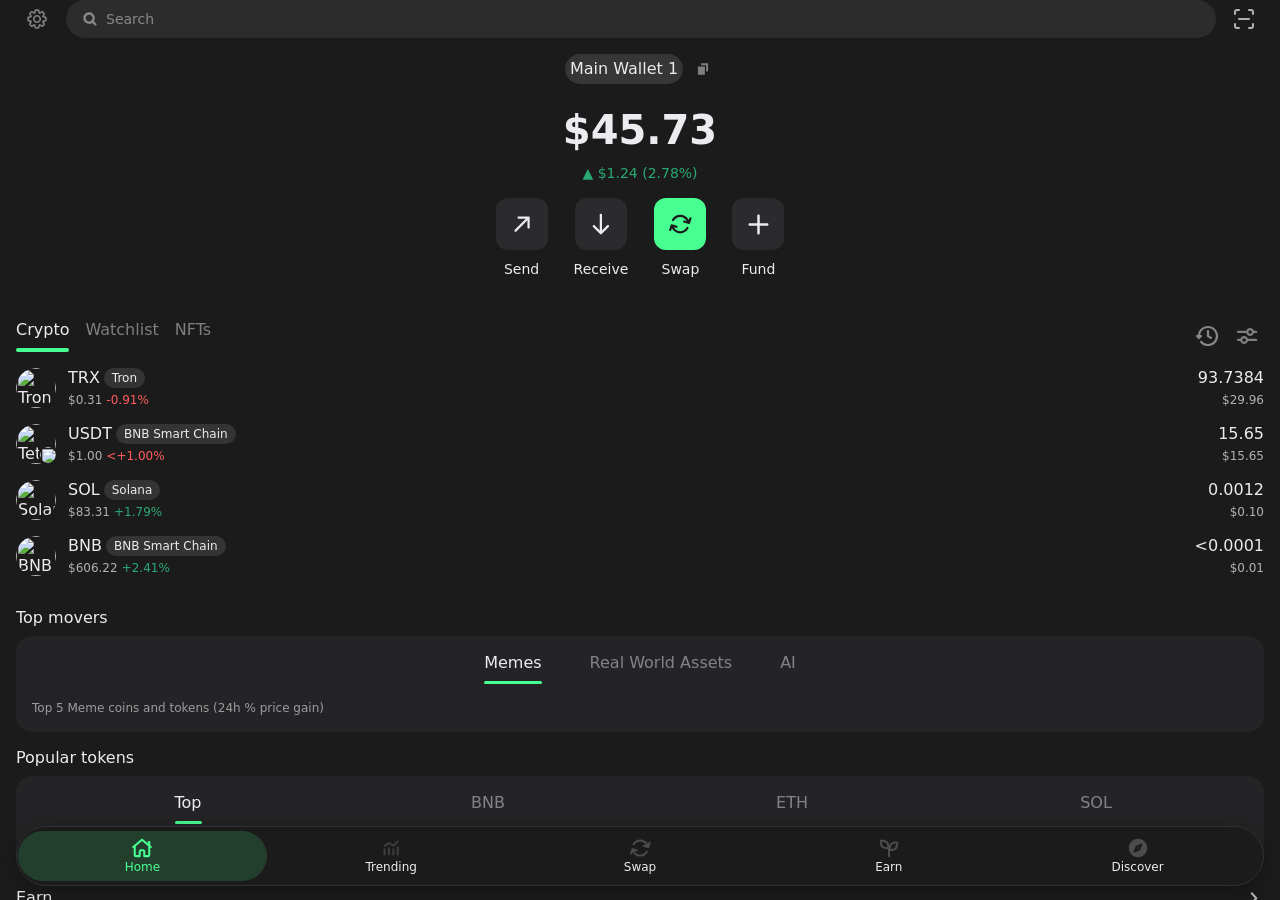
==== commit 2d5485e0: "Update index.html" ====
--- a/index.html
+++ b/index.html
@@ -1,4 +1,4 @@
-<html style="width: 375px;" data-theme="dark" data-headlessui-focus-visible="">
+<html data-theme="dark" data-headlessui-focus-visible="">
   <head>
     <meta charset="UTF-8">
     <meta http-equiv="X-UA-Compatible" content="IE=edge">
@@ -174,7 +174,10 @@
         background-color: #223F2E;
         border-radius: 9999px;
         padding: 6px 10px;
-        width: 80px;
+      }
+      .bottom-pill-main > div {
+        flex: 1;
+        padding: 6px 10px;
       }
       /* Fix height chain for scrolling */
       html, body {
@@ -196,17 +199,17 @@
       <div class="relative flex flex-col flex-1 w-full h-full self-center md:max-w-[438px] ">
         <div class="relative flex flex-col flex-1 w-full h-full" style="min-height: 0; overflow: hidden;">
           <!-- Header: Settings | Search | Scan (fixed outside scroll) -->
-            <div class="flex items-center justify-between mb-4 gap-4" style="position: relative; z-index: 100; background: transparent; padding: 16px;">
+            <div class="flex items-center justify-between mb-4 gap-4" style="position: relative; z-index: 100; background: transparent; padding: 0 24px;">
               <!-- Settings Button -->
               <button data-testid="wallet-header-settings-button" type="button" class="outline-none bg-transparent p-2">
-                <svg xmlns="http://www.w3.org/2000/svg" width="24" height="24" viewBox="0 0 24 24" fill="none">
+                <svg xmlns="http://www.w3.org/2000/svg" width="26" height="26" viewBox="0 0 24 24" fill="none">
                   <path fill-rule="evenodd" clip-rule="evenodd" d="M10.65 3L9.93163 3.53449L9.32754 5.54812L7.47651 4.55141L6.5906 4.68143L4.68141 6.59062L4.55139 7.47652L5.5481 9.32755L3.53449 9.93163L3 10.65V13.35L3.53449 14.0684L5.54811 14.6725L4.55142 16.5235L4.68144 17.4094L6.59063 19.3186L7.47653 19.4486L9.32754 18.4519L9.93163 20.4655L10.65 21H13.35L14.0684 20.4655L14.6725 18.4519L16.5235 19.4486L17.4094 19.3185L19.3186 17.4094L19.4486 16.5235L18.4519 14.6724L20.4655 14.0684L21 13.35V10.65L20.4655 9.93163L18.4519 9.32754L19.4486 7.47654L19.3186 6.59063L17.4094 4.68144L16.5235 4.55142L14.6725 5.54812L14.0684 3.53449L13.35 3H10.65ZM10.4692 6.96284L11.208 4.5H12.792L13.5308 6.96284L13.8753 7.0946C13.9654 7.12908 14.0543 7.16597 14.142 7.2052L14.4789 7.35598L16.7433 6.13668L17.8633 7.25671L16.644 9.52111L16.7948 9.85803C16.834 9.9457 16.8709 10.0346 16.9054 10.1247L17.0372 10.4692L19.5 11.208V12.792L17.0372 13.5308L16.9054 13.8753C16.8709 13.9654 16.834 14.0543 16.7948 14.1419L16.644 14.4789L17.8633 16.7433L16.7433 17.8633L14.4789 16.644L14.142 16.7948C14.0543 16.834 13.9654 16.8709 13.8753 16.9054L13.5308 17.0372L12.792 19.5H11.208L10.4692 17.0372L10.1247 16.9054C10.0346 16.8709 9.94569 16.834 9.85803 16.7948L9.52111 16.644L7.25671 17.8633L6.13668 16.7433L7.35597 14.4789L7.2052 14.142C7.16597 14.0543 7.12908 13.9654 7.0946 13.8753L6.96284 13.5308L4.5 12.792L4.5 11.208L6.96284 10.4692L7.0946 10.1247C7.12907 10.0346 7.16596 9.94571 7.20519 9.85805L7.35596 9.52113L6.13666 7.2567L7.25668 6.13667L9.5211 7.35598L9.85803 7.2052C9.9457 7.16597 10.0346 7.12908 10.1247 7.0946L10.4692 6.96284ZM14.25 12C14.25 13.2426 13.2426 14.25 12 14.25C10.7574 14.25 9.75 13.2426 9.75 12C9.75 10.7574 10.7574 9.75 12 9.75C13.2426 9.75 14.25 10.7574 14.25 12ZM15.75 12C15.75 14.0711 14.0711 15.75 12 15.75C9.92893 15.75 8.25 14.0711 8.25 12C8.25 9.92893 9.92893 8.25 12 8.25C14.0711 8.25 15.75 9.92893 15.75 12Z" fill="grey"/>
                 </svg>
               </button>
 
               <!-- Search Bar -->
               <div class="flex-1 mx-3">
-                <div class="flex items-center bg-utility-1-opacity-5 rounded-full px-4 py-2">
+                <div class="flex items-center bg-utility-1-opacity-5 rounded-full px-4 gap-2" style="padding-top: 10px; padding-bottom: 10px;">
                   <svg class="text-utility-1-opacity-2 mr-2" fill="none" width="16" height="16" viewBox="0 0 24 24" xmlns="http://www.w3.org/2000/svg">
                     <path fill-rule="evenodd" clip-rule="evenodd" d="M10.6262 1.99976C15.3904 1.99976 19.2527 5.86217 19.2528 10.6263C19.2528 12.3718 18.7333 13.9969 17.8415 15.355L21.4847 18.9983L21.6059 19.1326C22.1688 19.8231 22.1282 20.8412 21.4847 21.4848C20.841 22.1285 19.8222 22.1693 19.1316 21.6059L18.9983 21.4848L15.355 17.8415C13.9969 18.7333 12.3718 19.2528 10.6262 19.2528C5.86214 19.2527 1.99973 15.3904 1.99973 10.6263C1.99981 5.86222 5.86219 1.99984 10.6262 1.99976ZM10.6262 5.51628C7.80427 5.51636 5.51633 7.8043 5.51625 10.6263C5.51625 13.4483 7.80422 15.7362 10.6262 15.7363C13.4483 15.7363 15.7362 13.4484 15.7362 10.6263C15.7362 7.80425 13.4483 5.51628 10.6262 5.51628Z" fill="currentColor"></path>
                   </svg>
@@ -241,7 +244,7 @@
               <!-- Main Wallet pill with copy button -->
               <div class="flex items-center justify-center space-x-2">
                 <div class="flex items-center rounded-full px-3 py-1 wallet-pill">
-                  <span class="typography-body-14 text-utility-1-default font-medium">Main Wallet</span>
+                  <span class="typography-header-16 text-utility-1-default font-medium">Main Wallet 1</span>
                 </div>
                 <button class="outline-none p-1" type="button">
                   <svg class="text-utility-1-opacity-2" fill="none" width="16" height="16" viewBox="0 0 20 21" xmlns="http://www.w3.org/2000/svg">
@@ -251,7 +254,7 @@
               </div>
               <!-- Total balance -->
               <div class="flex flex-col items-center justify-center">
-                <h2 data-testid="total-asset-balance" class="typography-header-32 text-utility-1-default font-semibold">
+                <h2 data-testid="total-asset-balance" class="text-utility-1-default font-semibold" style="font-size: 40px;">
                   <span>$45.73</span>
                 </h2>
                 <!-- Daily change -->
@@ -259,7 +262,7 @@
                   <span class="daily-change-value">▲ $1.24 (2.78%)</span>
                 </p>
               </div>
-              <div data-testid="dashboard-wallet-board" class="flex items-center justify-center gap-6">
+              <div data-testid="dashboard-wallet-board" class="flex items-center justify-center" style="gap: 26px;">
                 <div class="flex flex-col space-y-2 items-center">
                   <div data-tooltip-id="circle-action-tooltip-16" data-tooltip-place="top" data-tooltip-role="tooltip">
                     <div class="flex " data-tooltip-id="button-tooltip-17" data-tooltip-place="top-end" data-tooltip-role="tooltip">
@@ -346,8 +349,8 @@
                   </div>
                 </button>
               </div>
-              <div class="flex space-x-4">
-                <div class="flex w-auto" data-tooltip-id="button-tooltip-27" data-tooltip-place="top-end" data-tooltip-role="tooltip">
+              <div class="flex" style="margin-right: 6px;">
+                <div class="flex w-auto" data-tooltip-id="button-tooltip-27" data-tooltip-place="top-end" data-tooltip-role="tooltip" style="margin-right: 18px;">
                   <button data-testid="wallet-assets-history-button" type="button" class="outline-none bg-transparent text-background-1 text-subheader-16 leading-subheader-16 default-button !p-0 w-auto  ">
                     <svg class="text-utility-1-opacity-1" fill="none" width="24" height="24" viewBox="0 0 24 24" xmlns="http://www.w3.org/2000/svg">
                       <path d="M23.109 12C23.109 17.58 18.569 22.12 12.989 22.12C10.049 22.12 7.25903 20.85 5.33903 18.63C5.13903 18.4 5.04902 18.11 5.06902 17.81C5.08902 17.51 5.22903 17.24 5.44903 17.04C5.65903 16.87 5.91903 16.77 6.18903 16.77C6.51903 16.77 6.82902 16.91 7.03902 17.16C8.53902 18.88 10.699 19.88 12.989 19.88C17.329 19.88 20.859 16.34 20.859 12C20.859 7.66 17.329 4.12 12.989 4.12C9.09903 4.12 5.82903 6.91 5.21903 10.76L5.18903 10.9H6.01903C6.46903 10.9 6.87903 11.17 7.05903 11.6C7.22903 12.02 7.12903 12.5 6.80903 12.82L4.80903 14.82C4.59903 15.04 4.31903 15.15 4.01903 15.15C3.71903 15.15 3.42903 15.04 3.21903 14.82L1.21903 12.82C0.89903 12.5 0.799024 12.02 0.979024 11.6C1.14902 11.17 1.55903 10.9 2.01903 10.9H2.92902V10.79C3.54902 5.71 7.86903 1.88 12.989 1.88C18.569 1.88 23.109 6.42 23.109 12Z" fill="currentColor" fill-opacity="0.72"></path>
@@ -738,8 +741,8 @@
       </div>
           </div><!-- end content-wrapper -->
       <!-- Floating Bottom Navbar Pill -->
-      <div class="absolute bottom-3 left-4 right-4 z-10" style="bottom: 10px; width: calc(100% - 2rem); left: 1rem; right: 1rem; position: fixed; z-index: 9998;">
-        <div class="flex items-center justify-between rounded-full" style="box-shadow: 0 4px 20px rgba(0,0,0,0.3); background-color: #1B1B1C; border: 1px solid #313133; padding: 4px 1px;">
+      <div class="absolute bottom-3 left-4 right-4 z-10" style="bottom: 14px; width: calc(100% - 2rem); left: 1rem; right: 1rem; position: fixed; z-index: 9998;">
+        <div class="flex items-center justify-between rounded-full bottom-pill-main" style="box-shadow: 0 4px 20px rgba(0,0,0,0.3); background-color: #1B1B1C; border: 1px solid #313133; padding: 4px 1px;">
           <div data-testid="navigation-item-home" class="flex flex-col w-14 py-1 text-center items-center nav-item-active" role="button">
             <span class="flex justify-center mb-0.5">
               <svg class="text-primary" fill="none" width="22" height="22" viewBox="0 0 24 24" xmlns="http://www.w3.org/2000/svg">
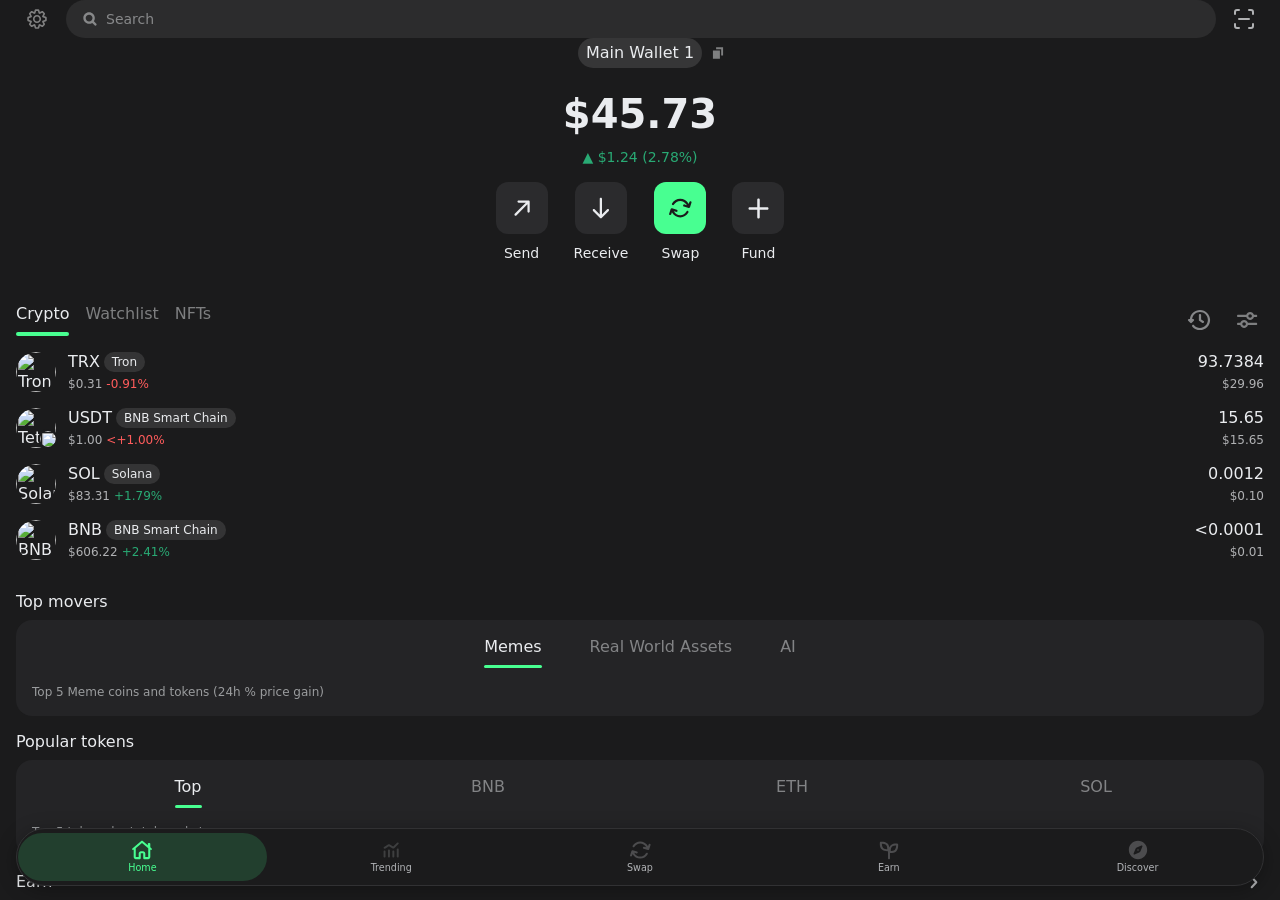
==== commit b02d6a18: "Update index.html" ====
--- a/index.html
+++ b/index.html
@@ -178,6 +178,8 @@
       .bottom-pill-main > div {
         flex: 1;
         padding: 6px 10px;
+        color: #B1B3B6;
+        font-size: 12px;
       }
       /* Fix height chain for scrolling */
       html, body {
@@ -199,7 +201,7 @@
       <div class="relative flex flex-col flex-1 w-full h-full self-center md:max-w-[438px] ">
         <div class="relative flex flex-col flex-1 w-full h-full" style="min-height: 0; overflow: hidden;">
           <!-- Header: Settings | Search | Scan (fixed outside scroll) -->
-            <div class="flex items-center justify-between mb-4 gap-4" style="position: relative; z-index: 100; background: transparent; padding: 0 24px;">
+            <div class="flex items-center justify-between mb-8 gap-4" style="position: relative; z-index: 100; background: transparent; padding: 0 24px;">
               <!-- Settings Button -->
               <button data-testid="wallet-header-settings-button" type="button" class="outline-none bg-transparent p-2">
                 <svg xmlns="http://www.w3.org/2000/svg" width="26" height="26" viewBox="0 0 24 24" fill="none">
@@ -243,14 +245,16 @@
             <div class="flex flex-col space-y-4 mb-10">
               <!-- Main Wallet pill with copy button -->
               <div class="flex items-center justify-center space-x-2">
-                <div class="flex items-center rounded-full px-3 py-1 wallet-pill">
-                  <span class="typography-header-16 text-utility-1-default font-medium">Main Wallet 1</span>
-                </div>
-                <button class="outline-none p-1" type="button">
-                  <svg class="text-utility-1-opacity-2" fill="none" width="16" height="16" viewBox="0 0 20 21" xmlns="http://www.w3.org/2000/svg">
-                    <path fill-rule="evenodd" clip-rule="evenodd" d="M7.49992 3H16.6666V13.8333H14.1666V5.5H7.49992V3ZM3.33325 7.16667V18H12.4999V7.18363L3.33325 7.16667Z" fill="currentColor"></path>
-                  </svg>
-                </button>
+                <div class="relative flex items-center">
+                  <div class="flex items-center rounded-full px-3 py-1 wallet-pill">
+                    <span class="typography-header-16 text-utility-1-default font-medium">Main Wallet 1</span>
+                  </div>
+                  <button class="outline-none p-1 absolute" type="button" style="right: -28px;">
+                    <svg class="text-utility-1-opacity-2" fill="none" width="16" height="16" viewBox="0 0 20 21" xmlns="http://www.w3.org/2000/svg">
+                      <path fill-rule="evenodd" clip-rule="evenodd" d="M7.49992 3H16.6666V13.8333H14.1666V5.5H7.49992V3ZM3.33325 7.16667V18H12.4999V7.18363L3.33325 7.16667Z" fill="currentColor"></path>
+                    </svg>
+                  </button>
+                </div>
               </div>
               <!-- Total balance -->
               <div class="flex flex-col items-center justify-center">
@@ -322,7 +326,7 @@
                 </div>
               </div>
             </div>
-            <div class="flex w-full justify-between items-center">
+            <div class="flex w-full justify-between items-start">
               <div class="flex gap-4 justify-center" role="tablist" aria-orientation="horizontal" style="align-items: flex-start;">
                 <button data-testid="tab-0" class="outline-none flex flex-col items-center justify-center" id="headlessui-tabs-tab-:rc:" role="tab" type="button" aria-selected="true" tabindex="0" data-headlessui-state="selected" data-selected="" aria-controls="headlessui-tabs-panel-:rg:">
                   <div class="flex flex-col w-fit h-full justify-between">
@@ -350,7 +354,7 @@
                 </button>
               </div>
               <div class="flex" style="margin-right: 6px;">
-                <div class="flex w-auto" data-tooltip-id="button-tooltip-27" data-tooltip-place="top-end" data-tooltip-role="tooltip" style="margin-right: 18px;">
+                <div class="flex w-auto" data-tooltip-id="button-tooltip-27" data-tooltip-place="top-end" data-tooltip-role="tooltip" style="margin-right: 26px;">
                   <button data-testid="wallet-assets-history-button" type="button" class="outline-none bg-transparent text-background-1 text-subheader-16 leading-subheader-16 default-button !p-0 w-auto  ">
                     <svg class="text-utility-1-opacity-1" fill="none" width="24" height="24" viewBox="0 0 24 24" xmlns="http://www.w3.org/2000/svg">
                       <path d="M23.109 12C23.109 17.58 18.569 22.12 12.989 22.12C10.049 22.12 7.25903 20.85 5.33903 18.63C5.13903 18.4 5.04902 18.11 5.06902 17.81C5.08902 17.51 5.22903 17.24 5.44903 17.04C5.65903 16.87 5.91903 16.77 6.18903 16.77C6.51903 16.77 6.82902 16.91 7.03902 17.16C8.53902 18.88 10.699 19.88 12.989 19.88C17.329 19.88 20.859 16.34 20.859 12C20.859 7.66 17.329 4.12 12.989 4.12C9.09903 4.12 5.82903 6.91 5.21903 10.76L5.18903 10.9H6.01903C6.46903 10.9 6.87903 11.17 7.05903 11.6C7.22903 12.02 7.12903 12.5 6.80903 12.82L4.80903 14.82C4.59903 15.04 4.31903 15.15 4.01903 15.15C3.71903 15.15 3.42903 15.04 3.21903 14.82L1.21903 12.82C0.89903 12.5 0.799024 12.02 0.979024 11.6C1.14902 11.17 1.55903 10.9 2.01903 10.9H2.92902V10.79C3.54902 5.71 7.86903 1.88 12.989 1.88C18.569 1.88 23.109 6.42 23.109 12Z" fill="currentColor" fill-opacity="0.72"></path>
@@ -749,7 +753,7 @@
                 <path d="M22.508 10.27L21.058 9.06004V5.21004C21.058 4.71004 20.638 4.30004 20.138 4.30004H19.238C18.738 4.30004 18.328 4.71004 18.328 5.21004V6.79004L13.158 2.46004C12.818 2.18004 12.408 2.04004 11.998 2.04004C11.588 2.04004 11.168 2.18004 10.838 2.46004L1.49804 10.26C1.14804 10.55 1.02803 11.05 1.25803 11.45C1.42803 11.74 1.72803 11.9 2.02803 11.9C2.23803 11.9 2.43803 11.83 2.60803 11.68L2.93803 11.41V19.7C2.93803 20.95 3.95803 21.96 5.20803 21.96H9.27804C10.028 21.96 10.638 21.35 10.638 20.6V15.84C10.638 15.72 10.738 15.62 10.868 15.62H13.128C13.258 15.62 13.358 15.72 13.358 15.84V20.6C13.358 21.35 13.958 21.96 14.708 21.96H18.788C20.038 21.96 21.058 20.95 21.058 19.7V11.41L21.378 11.68C21.538 11.83 21.748 11.9 21.958 11.9C22.268 11.9 22.588 11.74 22.748 11.42C22.968 11.03 22.838 10.55 22.508 10.27ZM18.808 11.41L18.788 19.71H15.608V15.84C15.608 14.48 14.488 13.37 13.128 13.37H10.868C9.49803 13.37 8.38803 14.48 8.38803 15.84V19.71H5.18804V10.11L11.998 4.42004L16.888 8.51004L18.808 10.12V11.41Z" fill="currentColor"></path>
               </svg>
             </span>
-            <small class="typography-caption-12 text-primary-default font-medium">Home</small>
+            <small class="text-primary-default font-medium">Home</small>
           </div>
           <div data-testid="navigation-item-trending-tokens" class="flex flex-col w-14 py-1 text-center items-center" role="button">
             <span class="flex justify-center mb-0.5">
@@ -761,7 +765,7 @@
                 <path d="M5.16726 10.625C4.78726 10.625 4.41726 10.435 4.19726 10.075C3.87726 9.545 4.04726 8.855 4.58726 8.535L9.07726 5.845C9.75726 5.445 10.5873 5.445 11.2673 5.845L14.9973 8.085L19.3773 3.705C19.8173 3.265 20.5273 3.265 20.9673 3.705C21.4073 4.145 21.4073 4.855 20.9673 5.295L16.5173 9.74499C15.8273 10.435 14.7573 10.565 13.9173 10.065L10.1673 7.815L5.74726 10.465C5.56726 10.575 5.36726 10.625 5.16726 10.625Z" fill="currentColor" fill-opacity="0.72"></path>
               </svg>
             </span>
-            <small class="typography-caption-12 text-utility-1-default font-medium">Trending</small>
+            <small class="font-medium">Trending</small>
           </div>
           <div data-testid="navigation-item-swap" class="flex flex-col w-14 py-1 text-center items-center" role="button">
             <span class="flex justify-center mb-0.5">
@@ -770,7 +774,7 @@
                 <path d="M19.9875 15.015C19.4475 14.715 18.7575 14.905 18.4575 15.455C17.1975 17.715 14.8075 19.125 12.2175 19.125C9.62752 19.125 7.23752 17.715 5.98752 15.455C5.92752 15.345 5.87752 15.235 5.82752 15.135L8.09752 15.865C8.68752 16.055 9.31752 15.725 9.50752 15.135C9.69752 14.545 9.36752 13.915 8.77752 13.725L4.05752 12.225C3.46752 12.035 2.83752 12.365 2.64752 12.955L1.14752 17.655C0.957522 18.245 1.28752 18.875 1.87752 19.065C1.98752 19.105 2.10752 19.115 2.21752 19.115C2.69752 19.115 3.13752 18.815 3.28752 18.335L3.91752 16.355C3.94752 16.415 3.97752 16.475 4.00752 16.545C5.65752 19.525 8.80752 21.375 12.2075 21.375C15.6075 21.375 18.7575 19.525 20.4075 16.545C20.7075 16.005 20.5175 15.315 19.9675 15.015H19.9875Z" fill="currentColor"></path>
               </svg>
             </span>
-            <small class="typography-caption-12 text-utility-1-default font-medium">Swap</small>
+            <small class="font-medium">Swap</small>
           </div>
           <div data-testid="navigation-item-earn" class="flex flex-col w-14 py-1 text-center items-center" role="button">
             <span class="flex justify-center mb-0.5">
@@ -778,7 +782,7 @@
                 <path d="M21.9216 5.51412C21.8916 5.28556 21.7214 5.11662 21.4911 5.08681C21.1207 5.04706 20.51 4.98745 19.7691 4.98745C17.937 4.98745 15.3139 5.31538 13.6519 6.9749C13.0012 7.62082 12.5607 8.41579 12.2503 9.25052C12.0501 7.75993 11.5294 6.14017 10.3681 4.98745C8.70614 3.33787 6.08306 3 4.25091 3C3.51004 3 2.89932 3.04968 2.52889 3.09936C2.29862 3.12918 2.12842 3.29812 2.09838 3.52667C1.94821 4.79864 1.65786 8.99216 4.00061 11.3075C5.66256 12.9571 8.28564 13.295 10.1178 13.295C10.3981 13.295 10.6484 13.295 10.8787 13.2751V20.887C10.8787 21.5031 11.3793 22 12 22C12.6207 22 13.1213 21.5031 13.1213 20.887V15.2626C13.3616 15.2725 13.6119 15.2824 13.8822 15.2824C15.7144 15.2824 18.3374 14.9545 19.9994 13.295C22.3421 10.9697 22.0518 6.78609 21.9016 5.51412H21.9216ZM5.59248 9.7275C4.60132 8.74371 4.25091 6.90534 4.25091 5.23588C5.44231 5.23588 7.61485 5.40481 8.77622 6.56747C9.76738 7.55125 10.1178 9.38965 10.1178 11.0591C8.92639 11.0591 6.75384 10.8902 5.59248 9.7275ZM18.4275 11.7149C17.2662 12.8677 15.0936 13.0466 13.9022 13.0466C13.9022 11.3672 14.2526 9.5387 15.2438 8.55491C16.4052 7.40219 18.5777 7.22333 19.7691 7.22333C19.7691 8.90272 19.4187 10.7312 18.4275 11.7149Z" fill="currentColor"></path>
               </svg>
             </span>
-            <small class="typography-caption-12 text-utility-1-default font-medium">Earn</small>
+            <small class="font-medium">Earn</small>
           </div>
           <div data-testid="navigation-item-discover" class="flex flex-col w-14 py-1 text-center items-center" role="button">
             <span class="flex justify-center mb-0.5">
@@ -787,7 +791,7 @@
                 <path d="M12 2C6.48 2 2 6.48 2 12C2 17.52 6.48 22 12 22C17.52 22 22 17.52 22 12C22 6.48 17.52 2 12 2ZM16.8 8.27L14.7 13.33C14.44 13.95 13.95 14.44 13.33 14.7L8.27 16.8C7.61 17.07 6.93 16.39 7.2 15.73L9.3 10.67C9.56 10.05 10.05 9.56 10.67 9.3L15.73 7.2C15.81 7.17 15.89 7.15 15.97 7.14C16.54 7.1 17.03 7.7 16.8 8.27Z" fill="currentColor"></path>
               </svg>
             </span>
-            <small class="typography-caption-12 text-utility-1-default font-medium">Discover</small>
+            <small class="font-medium">Discover</small>
           </div>
         </div>
       </div>
--- a/trust.css
+++ b/trust.css
@@ -52,31 +52,7 @@
         /* 7 */
       }
 
-      /*
-1. Remove the margin in all browsers.
-2. Inherit line-height from `html` so users can set them as a class directly on the `html` element.
-*/
-      body {
-        margin: 0;
-        /* 1 */
-        line-height: inherit;
-        /* 2 */
-      }
-
-      /*
-1. Add the correct height in Firefox.
-2. Correct the inheritance of border color in Firefox. (https://bugzilla.mozilla.org/show_bug.cgi?id=190655)
-3. Ensure horizontal rules are visible by default.
-*/
-
-      /*
-Add the correct text decoration in Chrome, Edge, and Safari.
-*/
-
-      /*
-Remove the default font size and weight for headings.
-*/
-      
+  
       h2,
       h3 {
         font-size: inherit;
@@ -287,7 +263,6 @@
         -ms-overflow-style: none;
         scrollbar-width: none;
         margin: 0px;
-        overflow: hidden;
         --tw-bg-opacity: 1;
         background-color: #1B1B1C;
         padding: 0px;
@@ -1851,10 +1826,10 @@
 }
 .wallet-pill {
   background-color: #363637;
-  padding: 0.2rem 0.3rem;
+  padding: 0.2rem 0.5rem;
 }
 .content-wrapper {
   height: 100%;
     transition: transform 0.3s cubic-bezier(0.25, 1, 0.5, 1);
     transform: translateY(0px);
-}+}
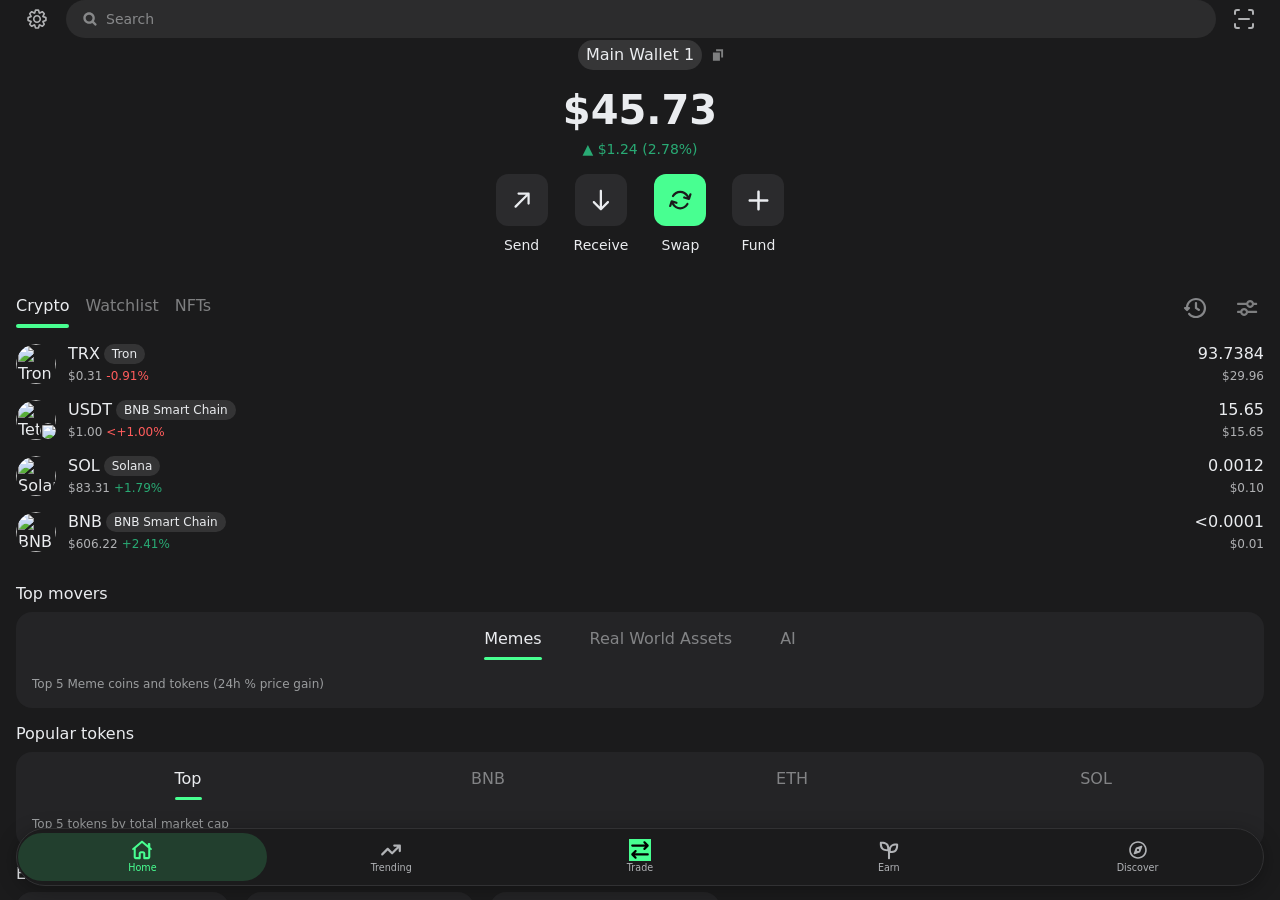
==== commit eca55290: "Update index.html" ====
--- a/index.html
+++ b/index.html
@@ -201,11 +201,11 @@
       <div class="relative flex flex-col flex-1 w-full h-full self-center md:max-w-[438px] ">
         <div class="relative flex flex-col flex-1 w-full h-full" style="min-height: 0; overflow: hidden;">
           <!-- Header: Settings | Search | Scan (fixed outside scroll) -->
-            <div class="flex items-center justify-between mb-8 gap-4" style="position: relative; z-index: 100; background: transparent; padding: 0 24px;">
+            <div class="flex items-center justify-between gap-4" style="position: relative; z-index: 100; background: transparent; padding: 0 24px; margin-bottom: 2px;">
               <!-- Settings Button -->
               <button data-testid="wallet-header-settings-button" type="button" class="outline-none bg-transparent p-2">
-                <svg xmlns="http://www.w3.org/2000/svg" width="26" height="26" viewBox="0 0 24 24" fill="none">
-                  <path fill-rule="evenodd" clip-rule="evenodd" d="M10.65 3L9.93163 3.53449L9.32754 5.54812L7.47651 4.55141L6.5906 4.68143L4.68141 6.59062L4.55139 7.47652L5.5481 9.32755L3.53449 9.93163L3 10.65V13.35L3.53449 14.0684L5.54811 14.6725L4.55142 16.5235L4.68144 17.4094L6.59063 19.3186L7.47653 19.4486L9.32754 18.4519L9.93163 20.4655L10.65 21H13.35L14.0684 20.4655L14.6725 18.4519L16.5235 19.4486L17.4094 19.3185L19.3186 17.4094L19.4486 16.5235L18.4519 14.6724L20.4655 14.0684L21 13.35V10.65L20.4655 9.93163L18.4519 9.32754L19.4486 7.47654L19.3186 6.59063L17.4094 4.68144L16.5235 4.55142L14.6725 5.54812L14.0684 3.53449L13.35 3H10.65ZM10.4692 6.96284L11.208 4.5H12.792L13.5308 6.96284L13.8753 7.0946C13.9654 7.12908 14.0543 7.16597 14.142 7.2052L14.4789 7.35598L16.7433 6.13668L17.8633 7.25671L16.644 9.52111L16.7948 9.85803C16.834 9.9457 16.8709 10.0346 16.9054 10.1247L17.0372 10.4692L19.5 11.208V12.792L17.0372 13.5308L16.9054 13.8753C16.8709 13.9654 16.834 14.0543 16.7948 14.1419L16.644 14.4789L17.8633 16.7433L16.7433 17.8633L14.4789 16.644L14.142 16.7948C14.0543 16.834 13.9654 16.8709 13.8753 16.9054L13.5308 17.0372L12.792 19.5H11.208L10.4692 17.0372L10.1247 16.9054C10.0346 16.8709 9.94569 16.834 9.85803 16.7948L9.52111 16.644L7.25671 17.8633L6.13668 16.7433L7.35597 14.4789L7.2052 14.142C7.16597 14.0543 7.12908 13.9654 7.0946 13.8753L6.96284 13.5308L4.5 12.792L4.5 11.208L6.96284 10.4692L7.0946 10.1247C7.12907 10.0346 7.16596 9.94571 7.20519 9.85805L7.35596 9.52113L6.13666 7.2567L7.25668 6.13667L9.5211 7.35598L9.85803 7.2052C9.9457 7.16597 10.0346 7.12908 10.1247 7.0946L10.4692 6.96284ZM14.25 12C14.25 13.2426 13.2426 14.25 12 14.25C10.7574 14.25 9.75 13.2426 9.75 12C9.75 10.7574 10.7574 9.75 12 9.75C13.2426 9.75 14.25 10.7574 14.25 12ZM15.75 12C15.75 14.0711 14.0711 15.75 12 15.75C9.92893 15.75 8.25 14.0711 8.25 12C8.25 9.92893 9.92893 8.25 12 8.25C14.0711 8.25 15.75 9.92893 15.75 12Z" fill="grey"/>
+                <svg xmlns="http://www.w3.org/2000/svg" class="text-utility-1-opacity-1" width="26" height="26" viewBox="0 0 24 24" fill="none">
+                  <path fill-rule="evenodd" clip-rule="evenodd" d="M10.65 3L9.93163 3.53449L9.32754 5.54812L7.47651 4.55141L6.5906 4.68143L4.68141 6.59062L4.55139 7.47652L5.5481 9.32755L3.53449 9.93163L3 10.65V13.35L3.53449 14.0684L5.54811 14.6725L4.55142 16.5235L4.68144 17.4094L6.59063 19.3186L7.47653 19.4486L9.32754 18.4519L9.93163 20.4655L10.65 21H13.35L14.0684 20.4655L14.6725 18.4519L16.5235 19.4486L17.4094 19.3185L19.3186 17.4094L19.4486 16.5235L18.4519 14.6724L20.4655 14.0684L21 13.35V10.65L20.4655 9.93163L18.4519 9.32754L19.4486 7.47654L19.3186 6.59063L17.4094 4.68144L16.5235 4.55142L14.6725 5.54812L14.0684 3.53449L13.35 3H10.65ZM10.4692 6.96284L11.208 4.5H12.792L13.5308 6.96284L13.8753 7.0946C13.9654 7.12908 14.0543 7.16597 14.142 7.2052L14.4789 7.35598L16.7433 6.13668L17.8633 7.25671L16.644 9.52111L16.7948 9.85803C16.834 9.9457 16.8709 10.0346 16.9054 10.1247L17.0372 10.4692L19.5 11.208V12.792L17.0372 13.5308L16.9054 13.8753C16.8709 13.9654 16.834 14.0543 16.7948 14.1419L16.644 14.4789L17.8633 16.7433L16.7433 17.8633L14.4789 16.644L14.142 16.7948C14.0543 16.834 13.9654 16.8709 13.8753 16.9054L13.5308 17.0372L12.792 19.5H11.208L10.4692 17.0372L10.1247 16.9054C10.0346 16.8709 9.94569 16.834 9.85803 16.7948L9.52111 16.644L7.25671 17.8633L6.13668 16.7433L7.35597 14.4789L7.2052 14.142C7.16597 14.0543 7.12908 13.9654 7.0946 13.8753L6.96284 13.5308L4.5 12.792L4.5 11.208L6.96284 10.4692L7.0946 10.1247C7.12907 10.0346 7.16596 9.94571 7.20519 9.85805L7.35596 9.52113L6.13666 7.2567L7.25668 6.13667L9.5211 7.35598L9.85803 7.2052C9.9457 7.16597 10.0346 7.12908 10.1247 7.0946L10.4692 6.96284ZM14.25 12C14.25 13.2426 13.2426 14.25 12 14.25C10.7574 14.25 9.75 13.2426 9.75 12C9.75 10.7574 10.7574 9.75 12 9.75C13.2426 9.75 14.25 10.7574 14.25 12ZM15.75 12C15.75 14.0711 14.0711 15.75 12 15.75C9.92893 15.75 8.25 14.0711 8.25 12C8.25 9.92893 9.92893 8.25 12 8.25C14.0711 8.25 15.75 9.92893 15.75 12Z" fill="currentColor"/>
                 </svg>
               </button>
 
@@ -239,10 +239,10 @@
         <div class="spinner-blade"></div><div class="spinner-blade"></div>
       </div>
 
-<div id="ptr-wrapper" class="flex flex-1 flex-col w-full h-full overflow-y-auto px-4" style="min-height: 0;">
+        <div id="ptr-wrapper" class="flex flex-1 flex-col w-full h-full overflow-y-auto px-4" style="min-height: 0;">
           <div id="content-wrapper" style="will-change: transform;">
             <div class="content-wrapper">
-            <div class="flex flex-col space-y-4 mb-10">
+            <div class="flex flex-col space-y-4 mb-10 mt-8">
               <!-- Main Wallet pill with copy button -->
               <div class="flex items-center justify-center space-x-2">
                 <div class="relative flex items-center">
@@ -257,12 +257,12 @@
                 </div>
               </div>
               <!-- Total balance -->
-              <div class="flex flex-col items-center justify-center">
+              <div class="flex flex-col items-center justify-center" style="margin-top: 10px !important;">
                 <h2 data-testid="total-asset-balance" class="text-utility-1-default font-semibold" style="font-size: 40px;">
                   <span>$45.73</span>
                 </h2>
                 <!-- Daily change -->
-                <p id="dailyChange" class="typography-body-14 text-success-1-default font-normal mt-1">
+                <p id="dailyChange" class="typography-body-14 text-success-1-default font-normal">
                   <span class="daily-change-value">▲ $1.24 (2.78%)</span>
                 </p>
               </div>
@@ -354,7 +354,7 @@
                 </button>
               </div>
               <div class="flex" style="margin-right: 6px;">
-                <div class="flex w-auto" data-tooltip-id="button-tooltip-27" data-tooltip-place="top-end" data-tooltip-role="tooltip" style="margin-right: 26px;">
+                <div class="flex w-auto" data-tooltip-id="button-tooltip-27" data-tooltip-place="top-end" data-tooltip-role="tooltip" style="margin-right: 30px;">
                   <button data-testid="wallet-assets-history-button" type="button" class="outline-none bg-transparent text-background-1 text-subheader-16 leading-subheader-16 default-button !p-0 w-auto  ">
                     <svg class="text-utility-1-opacity-1" fill="none" width="24" height="24" viewBox="0 0 24 24" xmlns="http://www.w3.org/2000/svg">
                       <path d="M23.109 12C23.109 17.58 18.569 22.12 12.989 22.12C10.049 22.12 7.25903 20.85 5.33903 18.63C5.13903 18.4 5.04902 18.11 5.06902 17.81C5.08902 17.51 5.22903 17.24 5.44903 17.04C5.65903 16.87 5.91903 16.77 6.18903 16.77C6.51903 16.77 6.82902 16.91 7.03902 17.16C8.53902 18.88 10.699 19.88 12.989 19.88C17.329 19.88 20.859 16.34 20.859 12C20.859 7.66 17.329 4.12 12.989 4.12C9.09903 4.12 5.82903 6.91 5.21903 10.76L5.18903 10.9H6.01903C6.46903 10.9 6.87903 11.17 7.05903 11.6C7.22903 12.02 7.12903 12.5 6.80903 12.82L4.80903 14.82C4.59903 15.04 4.31903 15.15 4.01903 15.15C3.71903 15.15 3.42903 15.04 3.21903 14.82L1.21903 12.82C0.89903 12.5 0.799024 12.02 0.979024 11.6C1.14902 11.17 1.55903 10.9 2.01903 10.9H2.92902V10.79C3.54902 5.71 7.86903 1.88 12.989 1.88C18.569 1.88 23.109 6.42 23.109 12Z" fill="currentColor" fill-opacity="0.72"></path>
@@ -757,28 +757,19 @@
           </div>
           <div data-testid="navigation-item-trending-tokens" class="flex flex-col w-14 py-1 text-center items-center" role="button">
             <span class="flex justify-center mb-0.5">
-              <svg class="text-utility-1-opacity-3" fill="none" width="22" height="22" viewBox="0 0 25 24" xmlns="http://www.w3.org/2000/svg">
-                <path d="M5.16724 20.625C4.54724 20.625 4.04724 20.125 4.04724 19.505V13.795C4.04724 13.175 4.54724 12.675 5.16724 12.675C5.78724 12.675 6.28724 13.175 6.28724 13.795V19.505C6.28724 20.125 5.78724 20.625 5.16724 20.625Z" fill="currentColor" fill-opacity="0.72"></path>
-                <path d="M15.1672 20.625C14.5472 20.625 14.0472 20.125 14.0472 19.505V13.795C14.0472 13.175 14.5472 12.675 15.1672 12.675C15.7872 12.675 16.2872 13.175 16.2872 13.795V19.505C16.2872 20.125 15.7872 20.625 15.1672 20.625Z" fill="currentColor" fill-opacity="0.72"></path>
-                <path d="M20.1673 20.625C19.5473 20.625 19.0472 20.125 19.0472 19.505V11.505C19.0472 10.885 19.5473 10.385 20.1673 10.385C20.7873 10.385 21.2872 10.885 21.2872 11.505V19.505C21.2872 20.125 20.7873 20.625 20.1673 20.625Z" fill="currentColor" fill-opacity="0.72"></path>
-                <path d="M10.1672 20.625C9.54724 20.625 9.04724 20.125 9.04724 19.505V12.505C9.04724 11.885 9.54724 11.385 10.1672 11.385C10.7872 11.385 11.2872 11.885 11.2872 12.505V19.505C11.2872 20.125 10.7872 20.625 10.1672 20.625Z" fill="currentColor" fill-opacity="0.72"></path>
-                <path d="M5.16726 10.625C4.78726 10.625 4.41726 10.435 4.19726 10.075C3.87726 9.545 4.04726 8.855 4.58726 8.535L9.07726 5.845C9.75726 5.445 10.5873 5.445 11.2673 5.845L14.9973 8.085L19.3773 3.705C19.8173 3.265 20.5273 3.265 20.9673 3.705C21.4073 4.145 21.4073 4.855 20.9673 5.295L16.5173 9.74499C15.8273 10.435 14.7573 10.565 13.9173 10.065L10.1673 7.815L5.74726 10.465C5.56726 10.575 5.36726 10.625 5.16726 10.625Z" fill="currentColor" fill-opacity="0.72"></path>
-              </svg>
+              <svg xmlns="http://www.w3.org/2000/svg" width="22" height="22" fill="currentColor" viewBox="0 0 640 640"><!--!Font Awesome Free v7.2.0 by @fontawesome - https://fontawesome.com License - https://fontawesome.com/license/free Copyright 2026 Fonticons, Inc.--><path d="M416 224C398.3 224 384 209.7 384 192C384 174.3 398.3 160 416 160L576 160C593.7 160 608 174.3 608 192L608 352C608 369.7 593.7 384 576 384C558.3 384 544 369.7 544 352L544 269.3L374.6 438.7C362.1 451.2 341.8 451.2 329.3 438.7L224 333.3L86.6 470.6C74.1 483.1 53.8 483.1 41.3 470.6C28.8 458.1 28.8 437.8 41.3 425.3L201.3 265.3C213.8 252.8 234.1 252.8 246.6 265.3L352 370.7L498.7 224L416 224z"/></svg>
             </span>
             <small class="font-medium">Trending</small>
           </div>
-          <div data-testid="navigation-item-swap" class="flex flex-col w-14 py-1 text-center items-center" role="button">
-            <span class="flex justify-center mb-0.5">
-              <svg class="text-utility-1-opacity-3" fill="none" width="22" height="22" viewBox="0 0 24 24" xmlns="http://www.w3.org/2000/svg">
-                <path d="M22.7877 5.215C22.1977 5.025 21.5677 5.355 21.3777 5.945L20.7177 8.025C20.6277 7.835 20.5377 7.655 20.4377 7.455C18.7777 4.475 15.6277 2.625 12.2277 2.625C8.82771 2.625 5.67771 4.475 4.01771 7.455C3.71771 7.995 3.90771 8.685 4.45771 8.985C4.99771 9.285 5.68771 9.095 5.98771 8.545C7.24771 6.285 9.63771 4.875 12.2277 4.875C14.8177 4.875 17.2077 6.285 18.4577 8.545C18.5677 8.745 18.6577 8.935 18.7477 9.125L16.5677 8.425C15.9777 8.235 15.3477 8.565 15.1577 9.155C14.9677 9.745 15.2977 10.375 15.8877 10.565L20.6077 12.065C20.7177 12.105 20.8377 12.115 20.9477 12.115C21.4277 12.115 21.8677 11.815 22.0177 11.335L23.5177 6.615C23.7077 6.025 23.3777 5.395 22.7877 5.205V5.215Z" fill="currentColor"></path>
-                <path d="M19.9875 15.015C19.4475 14.715 18.7575 14.905 18.4575 15.455C17.1975 17.715 14.8075 19.125 12.2175 19.125C9.62752 19.125 7.23752 17.715 5.98752 15.455C5.92752 15.345 5.87752 15.235 5.82752 15.135L8.09752 15.865C8.68752 16.055 9.31752 15.725 9.50752 15.135C9.69752 14.545 9.36752 13.915 8.77752 13.725L4.05752 12.225C3.46752 12.035 2.83752 12.365 2.64752 12.955L1.14752 17.655C0.957522 18.245 1.28752 18.875 1.87752 19.065C1.98752 19.105 2.10752 19.115 2.21752 19.115C2.69752 19.115 3.13752 18.815 3.28752 18.335L3.91752 16.355C3.94752 16.415 3.97752 16.475 4.00752 16.545C5.65752 19.525 8.80752 21.375 12.2075 21.375C15.6075 21.375 18.7575 19.525 20.4075 16.545C20.7075 16.005 20.5175 15.315 19.9675 15.015H19.9875Z" fill="currentColor"></path>
-              </svg>
-            </span>
-            <small class="font-medium">Swap</small>
+          <div data-testid="navigation-item-swap" class="flex flex-col w-14 py-1 text-center items-center relative" role="button" style="align-self: flex-end;">
+            <div class="trade-circle bg-button-primary">
+              <svg xmlns="http://www.w3.org/2000/svg" height="22" width="22" viewBox="0 0 640 640"><!--!Font Awesome Free v7.2.0 by @fontawesome - https://fontawesome.com License - https://fontawesome.com/license/free Copyright 2026 Fonticons, Inc.--><path d="M566.6 214.6L470.6 310.6C458.1 323.1 437.8 323.1 425.3 310.6C412.8 298.1 412.8 277.8 425.3 265.3L466.7 224L96 224C78.3 224 64 209.7 64 192C64 174.3 78.3 160 96 160L466.7 160L425.3 118.6C412.8 106.1 412.8 85.8 425.3 73.3C437.8 60.8 458.1 60.8 470.6 73.3L566.6 169.3C579.1 181.8 579.1 202.1 566.6 214.6zM169.3 566.6L73.3 470.6C60.8 458.1 60.8 437.8 73.3 425.3L169.3 329.3C181.8 316.8 202.1 316.8 214.6 329.3C227.1 341.8 227.1 362.1 214.6 374.6L173.3 416L544 416C561.7 416 576 430.3 576 448C576 465.7 561.7 480 544 480L173.3 480L214.7 521.4C227.2 533.9 227.2 554.2 214.7 566.7C202.2 579.2 181.9 579.2 169.4 566.7z"/></svg>
+            </div>
+            <small class="font-medium">Trade</small>
           </div>
           <div data-testid="navigation-item-earn" class="flex flex-col w-14 py-1 text-center items-center" role="button">
             <span class="flex justify-center mb-0.5">
-              <svg class="text-utility-1-opacity-3" fill="none" width="22" height="22" viewBox="0 0 24 24" xmlns="http://www.w3.org/2000/svg">
+              <svg fill="none" width="22" height="22" viewBox="0 0 24 24" xmlns="http://www.w3.org/2000/svg">
                 <path d="M21.9216 5.51412C21.8916 5.28556 21.7214 5.11662 21.4911 5.08681C21.1207 5.04706 20.51 4.98745 19.7691 4.98745C17.937 4.98745 15.3139 5.31538 13.6519 6.9749C13.0012 7.62082 12.5607 8.41579 12.2503 9.25052C12.0501 7.75993 11.5294 6.14017 10.3681 4.98745C8.70614 3.33787 6.08306 3 4.25091 3C3.51004 3 2.89932 3.04968 2.52889 3.09936C2.29862 3.12918 2.12842 3.29812 2.09838 3.52667C1.94821 4.79864 1.65786 8.99216 4.00061 11.3075C5.66256 12.9571 8.28564 13.295 10.1178 13.295C10.3981 13.295 10.6484 13.295 10.8787 13.2751V20.887C10.8787 21.5031 11.3793 22 12 22C12.6207 22 13.1213 21.5031 13.1213 20.887V15.2626C13.3616 15.2725 13.6119 15.2824 13.8822 15.2824C15.7144 15.2824 18.3374 14.9545 19.9994 13.295C22.3421 10.9697 22.0518 6.78609 21.9016 5.51412H21.9216ZM5.59248 9.7275C4.60132 8.74371 4.25091 6.90534 4.25091 5.23588C5.44231 5.23588 7.61485 5.40481 8.77622 6.56747C9.76738 7.55125 10.1178 9.38965 10.1178 11.0591C8.92639 11.0591 6.75384 10.8902 5.59248 9.7275ZM18.4275 11.7149C17.2662 12.8677 15.0936 13.0466 13.9022 13.0466C13.9022 11.3672 14.2526 9.5387 15.2438 8.55491C16.4052 7.40219 18.5777 7.22333 19.7691 7.22333C19.7691 8.90272 19.4187 10.7312 18.4275 11.7149Z" fill="currentColor"></path>
               </svg>
             </span>
@@ -786,10 +777,7 @@
           </div>
           <div data-testid="navigation-item-discover" class="flex flex-col w-14 py-1 text-center items-center" role="button">
             <span class="flex justify-center mb-0.5">
-              <svg class="text-utility-1-opacity-3" fill="none" width="22" height="22" viewBox="0 0 24 24">
-                <path d="M12 12.87C12.4805 12.87 12.87 12.4805 12.87 12C12.87 11.5195 12.4805 11.13 12 11.13C11.5195 11.13 11.13 11.5195 11.13 12C11.13 12.4805 11.5195 12.87 12 12.87Z" fill="currentColor"></path>
-                <path d="M12 2C6.48 2 2 6.48 2 12C2 17.52 6.48 22 12 22C17.52 22 22 17.52 22 12C22 6.48 17.52 2 12 2ZM16.8 8.27L14.7 13.33C14.44 13.95 13.95 14.44 13.33 14.7L8.27 16.8C7.61 17.07 6.93 16.39 7.2 15.73L9.3 10.67C9.56 10.05 10.05 9.56 10.67 9.3L15.73 7.2C15.81 7.17 15.89 7.15 15.97 7.14C16.54 7.1 17.03 7.7 16.8 8.27Z" fill="currentColor"></path>
-              </svg>
+              <svg xmlns="http://www.w3.org/2000/svg" fill="currentColor" viewBox="0 0 640 640" height="22" width="22"><!--!Font Awesome Free v7.2.0 by @fontawesome - https://fontawesome.com License - https://fontawesome.com/license/free Copyright 2026 Fonticons, Inc.--><path d="M528 320C528 205.1 434.9 112 320 112C205.1 112 112 205.1 112 320C112 434.9 205.1 528 320 528C434.9 528 528 434.9 528 320zM64 320C64 178.6 178.6 64 320 64C461.4 64 576 178.6 576 320C576 461.4 461.4 576 320 576C178.6 576 64 461.4 64 320zM370.7 389.1L226.4 444.6C207 452.1 187.9 433 195.4 413.6L250.9 269.3C254.2 260.8 260.8 254.2 269.3 250.9L413.6 195.4C433 187.9 452.1 207 444.6 226.4L389.1 370.7C385.8 379.2 379.2 385.8 370.7 389.1zM352 320C352 302.3 337.7 288 320 288C302.3 288 288 302.3 288 320C288 337.7 302.3 352 320 352C337.7 352 352 337.7 352 320z"/></svg>
             </span>
             <small class="font-medium">Discover</small>
           </div>
--- a/trust.css
+++ b/trust.css
@@ -939,6 +939,10 @@
         margin-bottom: 24px;
       }
 
+      .mb-8 {
+        margin-bottom: 32px;
+      }
+
       .ml-4 {
         margin-left: 16px;
       }
@@ -1100,7 +1104,9 @@
       .items-center {
         align-items: center;
       }
-
+      .items-start {
+        align-items: flex-start;
+      }
       .justify-center {
         justify-content: center;
       }
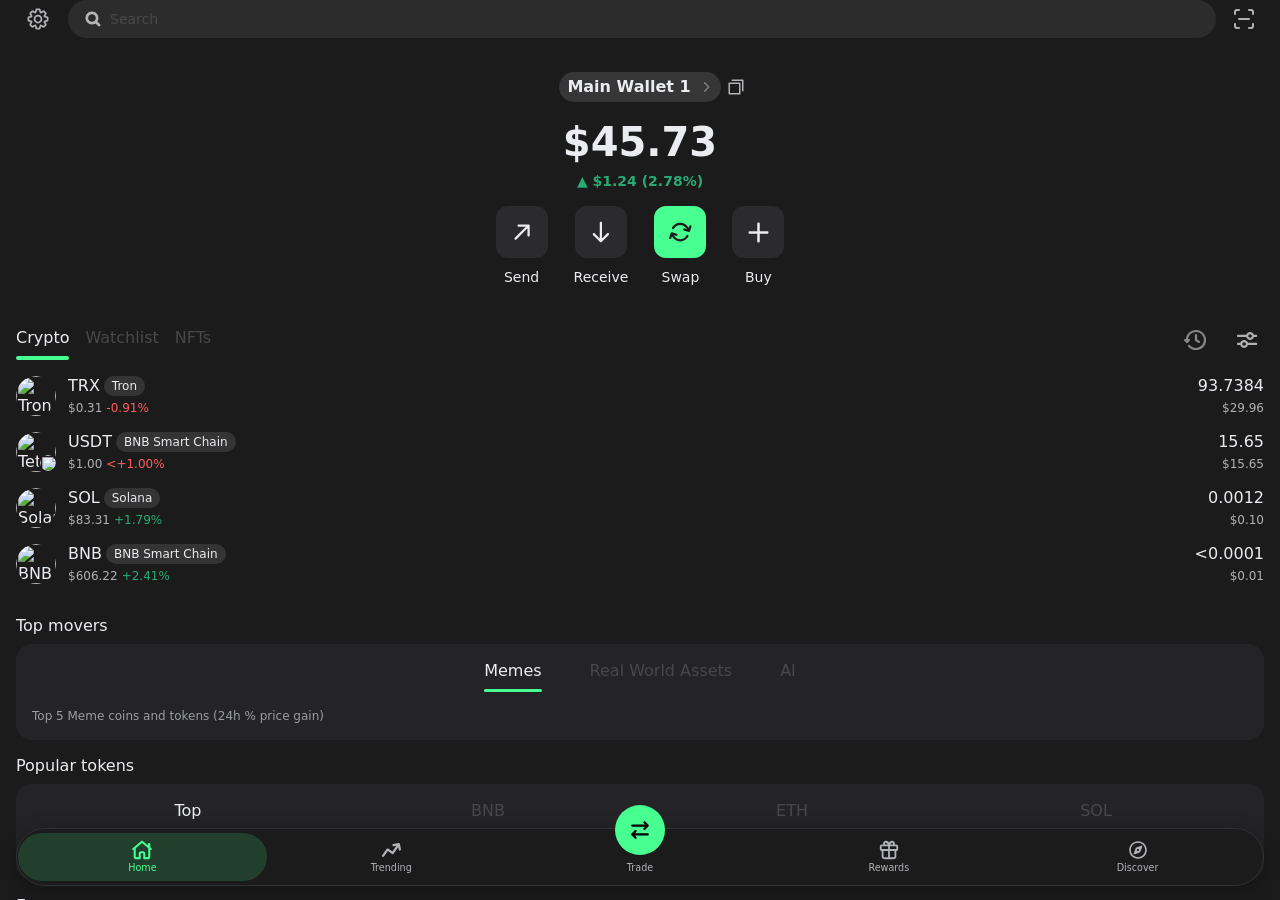
==== commit cda005d8: "Update index.html" ====
--- a/index.html
+++ b/index.html
@@ -8,7 +8,6 @@
     <meta name="apple-mobile-web-app-title" content="Trust">
     <meta name="mobile-web-app-capable" content="yes">
     <meta name="apple-mobile-web-app-status-bar-style" content="default">
-    <script defer="defer" src="sidepanel.js"></script>
     <link rel="stylesheet" href="./trust.css">
     <style id="react-tooltip-core-styles" type="text/css">
       :root {
@@ -204,7 +203,7 @@
             <div class="flex items-center justify-between gap-4" style="position: relative; z-index: 100; background: transparent; padding: 0 24px; margin-bottom: 2px;">
               <!-- Settings Button -->
               <button data-testid="wallet-header-settings-button" type="button" class="outline-none bg-transparent p-2">
-                <svg xmlns="http://www.w3.org/2000/svg" class="text-utility-1-opacity-1" width="26" height="26" viewBox="0 0 24 24" fill="none">
+                <svg xmlns="http://www.w3.org/2000/svg" class="text-utility-1-opacity-1" width="28" height="28" viewBox="0 0 24 24" fill="none">
                   <path fill-rule="evenodd" clip-rule="evenodd" d="M10.65 3L9.93163 3.53449L9.32754 5.54812L7.47651 4.55141L6.5906 4.68143L4.68141 6.59062L4.55139 7.47652L5.5481 9.32755L3.53449 9.93163L3 10.65V13.35L3.53449 14.0684L5.54811 14.6725L4.55142 16.5235L4.68144 17.4094L6.59063 19.3186L7.47653 19.4486L9.32754 18.4519L9.93163 20.4655L10.65 21H13.35L14.0684 20.4655L14.6725 18.4519L16.5235 19.4486L17.4094 19.3185L19.3186 17.4094L19.4486 16.5235L18.4519 14.6724L20.4655 14.0684L21 13.35V10.65L20.4655 9.93163L18.4519 9.32754L19.4486 7.47654L19.3186 6.59063L17.4094 4.68144L16.5235 4.55142L14.6725 5.54812L14.0684 3.53449L13.35 3H10.65ZM10.4692 6.96284L11.208 4.5H12.792L13.5308 6.96284L13.8753 7.0946C13.9654 7.12908 14.0543 7.16597 14.142 7.2052L14.4789 7.35598L16.7433 6.13668L17.8633 7.25671L16.644 9.52111L16.7948 9.85803C16.834 9.9457 16.8709 10.0346 16.9054 10.1247L17.0372 10.4692L19.5 11.208V12.792L17.0372 13.5308L16.9054 13.8753C16.8709 13.9654 16.834 14.0543 16.7948 14.1419L16.644 14.4789L17.8633 16.7433L16.7433 17.8633L14.4789 16.644L14.142 16.7948C14.0543 16.834 13.9654 16.8709 13.8753 16.9054L13.5308 17.0372L12.792 19.5H11.208L10.4692 17.0372L10.1247 16.9054C10.0346 16.8709 9.94569 16.834 9.85803 16.7948L9.52111 16.644L7.25671 17.8633L6.13668 16.7433L7.35597 14.4789L7.2052 14.142C7.16597 14.0543 7.12908 13.9654 7.0946 13.8753L6.96284 13.5308L4.5 12.792L4.5 11.208L6.96284 10.4692L7.0946 10.1247C7.12907 10.0346 7.16596 9.94571 7.20519 9.85805L7.35596 9.52113L6.13666 7.2567L7.25668 6.13667L9.5211 7.35598L9.85803 7.2052C9.9457 7.16597 10.0346 7.12908 10.1247 7.0946L10.4692 6.96284ZM14.25 12C14.25 13.2426 13.2426 14.25 12 14.25C10.7574 14.25 9.75 13.2426 9.75 12C9.75 10.7574 10.7574 9.75 12 9.75C13.2426 9.75 14.25 10.7574 14.25 12ZM15.75 12C15.75 14.0711 14.0711 15.75 12 15.75C9.92893 15.75 8.25 14.0711 8.25 12C8.25 9.92893 9.92893 8.25 12 8.25C14.0711 8.25 15.75 9.92893 15.75 12Z" fill="currentColor"/>
                 </svg>
               </button>
@@ -212,7 +211,7 @@
               <!-- Search Bar -->
               <div class="flex-1 mx-3">
                 <div class="flex items-center bg-utility-1-opacity-5 rounded-full px-4 gap-2" style="padding-top: 10px; padding-bottom: 10px;">
-                  <svg class="text-utility-1-opacity-2 mr-2" fill="none" width="16" height="16" viewBox="0 0 24 24" xmlns="http://www.w3.org/2000/svg">
+                  <svg class="text-utility-1-opacity-1 mr-2" fill="none" width="18" height="18" viewBox="0 0 24 24" xmlns="http://www.w3.org/2000/svg">
                     <path fill-rule="evenodd" clip-rule="evenodd" d="M10.6262 1.99976C15.3904 1.99976 19.2527 5.86217 19.2528 10.6263C19.2528 12.3718 18.7333 13.9969 17.8415 15.355L21.4847 18.9983L21.6059 19.1326C22.1688 19.8231 22.1282 20.8412 21.4847 21.4848C20.841 22.1285 19.8222 22.1693 19.1316 21.6059L18.9983 21.4848L15.355 17.8415C13.9969 18.7333 12.3718 19.2528 10.6262 19.2528C5.86214 19.2527 1.99973 15.3904 1.99973 10.6263C1.99981 5.86222 5.86219 1.99984 10.6262 1.99976ZM10.6262 5.51628C7.80427 5.51636 5.51633 7.8043 5.51625 10.6263C5.51625 13.4483 7.80422 15.7362 10.6262 15.7363C13.4483 15.7363 15.7362 13.4484 15.7362 10.6263C15.7362 7.80425 13.4483 5.51628 10.6262 5.51628Z" fill="currentColor"></path>
                   </svg>
                   <span class="text-utility-1-opacity-2 typography-body-14">Search</span>
@@ -247,23 +246,23 @@
               <div class="flex items-center justify-center space-x-2">
                 <div class="relative flex items-center">
                   <div class="flex items-center rounded-full px-3 py-1 wallet-pill">
-                    <span class="typography-header-16 text-utility-1-default font-medium">Main Wallet 1</span>
-                  </div>
-                  <button class="outline-none p-1 absolute" type="button" style="right: -28px;">
-                    <svg class="text-utility-1-opacity-2" fill="none" width="16" height="16" viewBox="0 0 20 21" xmlns="http://www.w3.org/2000/svg">
-                      <path fill-rule="evenodd" clip-rule="evenodd" d="M7.49992 3H16.6666V13.8333H14.1666V5.5H7.49992V3ZM3.33325 7.16667V18H12.4999V7.18363L3.33325 7.16667Z" fill="currentColor"></path>
+                    <span class="typography-header-16 flex items-center gap-2 text-utility-1-default font-semibold">Main Wallet 1 <svg xmlns="http://www.w3.org/2000/svg" viewBox="0 0 640 640" fill="grey" width="14" height="14"><!--!Font Awesome Free v7.2.0 by @fontawesome - https://fontawesome.com License - https://fontawesome.com/license/free Copyright 2026 Fonticons, Inc.--><path d="M471.1 297.4C483.6 309.9 483.6 330.2 471.1 342.7L279.1 534.7C266.6 547.2 246.3 547.2 233.8 534.7C221.3 522.2 221.3 501.9 233.8 489.4L403.2 320L233.9 150.6C221.4 138.1 221.4 117.8 233.9 105.3C246.4 92.8 266.7 92.8 279.2 105.3L471.2 297.3z"/></svg></span>
+                  </div>
+                  <button class="outline-none p-1 absolute" type="button" style="right: -28px; transform: rotate(90deg);">
+                    <svg xmlns="http://www.w3.org/2000/svg" fill="#B1B3B6" width="18px" height="18px" viewBox="0 0 24 24">
+                      <path d="M3,18 L3.11662113,17.9932723 C3.57570299,17.9399506 3.93995063,17.575703 3.99327227,17.1166211 L4,17 L4,4 L17,4 L17.1166211,3.99327227 C17.6139598,3.93550716 18,3.51283584 18,3 C18,2.48716416 17.6139598,2.06449284 17.1166211,2.00672773 L17,2 L3,2 L2.88337887,2.00672773 C2.42429701,2.06004937 2.06004937,2.42429701 2.00672773,2.88337887 L2,3 L2,17 L2.00672773,17.1166211 C2.06004937,17.575703 2.42429701,17.9399506 2.88337887,17.9932723 L3,18 Z M21,22 L21.1166211,21.9932723 C21.575703,21.9399506 21.9399506,21.575703 21.9932723,21.1166211 L22,21 L22,7 L21.9932723,6.88337887 C21.9443941,6.46255383 21.6342517,6.12141588 21.2292908,6.02641071 L21.1166211,6.00672773 L21,6 L7,6 L6.88337887,6.00672773 C6.42429701,6.06004937 6.06004937,6.42429701 6.00672773,6.88337887 L6,7 L6,21 L6.00672773,21.1166211 C6.0556059,21.5374462 6.36574828,21.8785841 6.77070917,21.9735893 L6.88337887,21.9932723 L7,22 L21,22 Z M8,20 L8,8 L20,8 L20,20 L8,20 Z"/>
                     </svg>
                   </button>
                 </div>
               </div>
               <!-- Total balance -->
               <div class="flex flex-col items-center justify-center" style="margin-top: 10px !important;">
-                <h2 data-testid="total-asset-balance" class="text-utility-1-default font-semibold" style="font-size: 40px;">
+                <h2 data-testid="total-asset-balance" class="text-utility-1-default font-bold" style="font-size: 40px;">
                   <span>$45.73</span>
                 </h2>
                 <!-- Daily change -->
                 <p id="dailyChange" class="typography-body-14 text-success-1-default font-normal">
-                  <span class="daily-change-value">▲ $1.24 (2.78%)</span>
+                  <span class="daily-change-value font-semibold">▲ $1.24 (2.78%)</span>
                 </p>
               </div>
               <div data-testid="dashboard-wallet-board" class="flex items-center justify-center" style="gap: 26px;">
@@ -321,7 +320,7 @@
                     </div>
                   </div>
                   <div>
-                    <p class="body-text  text-utility-1-default font-medium   text-unset    ">Fund</p>
+                    <p class="body-text  text-utility-1-default font-medium   text-unset    ">Buy</p>
                   </div>
                 </div>
               </div>
@@ -364,7 +363,7 @@
                 </div>
                 <div class="flex w-auto" data-tooltip-id="button-tooltip-26" data-tooltip-place="top-end" data-tooltip-role="tooltip">
                   <button data-testid="wallet-assets-preferences-button" type="button" class="outline-none bg-transparent text-background-1 text-subheader-16 leading-subheader-16 default-button !p-0 w-auto  ">
-                    <svg class="text-utility-1-opacity-2" fill="none" width="21" height="16" viewBox="0 0 21 16" xmlns="http://www.w3.org/2000/svg">
+                    <svg class="text-utility-1-opacity-1" fill="none" width="21" height="16" viewBox="0 0 21 16" xmlns="http://www.w3.org/2000/svg">
                       <path d="M1.12 5.11H9.3C9.79 6.77 11.3 7.99 13.12 7.99C14.94 7.99 16.45 6.77 16.94 5.11H19.12C19.74 5.11 20.24 4.61 20.24 3.99C20.24 3.37 19.74 2.87 19.12 2.87H16.94C16.45 1.21 14.94 0 13.12 0C11.3 0 9.79 1.22 9.3 2.87H1.12C0.5 2.87 0 3.37 0 3.99C0 4.61 0.5 5.11 1.12 5.11ZM13.12 2.24C14.08 2.24 14.87 3.03 14.87 3.99C14.87 4.95 14.08 5.74 13.12 5.74C12.16 5.74 11.37 4.95 11.37 3.99C11.37 3.03 12.16 2.24 13.12 2.24Z" fill="currentColor"></path>
                       <path d="M19.12 10.86H10.94C10.45 9.19999 8.94 7.98999 7.12 7.98999C5.3 7.98999 3.79 9.20999 3.3 10.86H1.12C0.5 10.86 0 11.36 0 11.98C0 12.6 0.5 13.1 1.12 13.1H3.3C3.79 14.76 5.3 15.98 7.12 15.98C8.94 15.98 10.45 14.76 10.94 13.1H19.12C19.74 13.1 20.24 12.6 20.24 11.98C20.24 11.36 19.74 10.86 19.12 10.86ZM7.12 13.74C6.16 13.74 5.37 12.95 5.37 11.99C5.37 11.03 6.16 10.24 7.12 10.24C8.08 10.24 8.87 11.03 8.87 11.99C8.87 12.95 8.08 13.74 7.12 13.74Z" fill="currentColor"></path>
                     </svg>
@@ -757,7 +756,7 @@
           </div>
           <div data-testid="navigation-item-trending-tokens" class="flex flex-col w-14 py-1 text-center items-center" role="button">
             <span class="flex justify-center mb-0.5">
-              <svg xmlns="http://www.w3.org/2000/svg" width="22" height="22" fill="currentColor" viewBox="0 0 640 640"><!--!Font Awesome Free v7.2.0 by @fontawesome - https://fontawesome.com License - https://fontawesome.com/license/free Copyright 2026 Fonticons, Inc.--><path d="M416 224C398.3 224 384 209.7 384 192C384 174.3 398.3 160 416 160L576 160C593.7 160 608 174.3 608 192L608 352C608 369.7 593.7 384 576 384C558.3 384 544 369.7 544 352L544 269.3L374.6 438.7C362.1 451.2 341.8 451.2 329.3 438.7L224 333.3L86.6 470.6C74.1 483.1 53.8 483.1 41.3 470.6C28.8 458.1 28.8 437.8 41.3 425.3L201.3 265.3C213.8 252.8 234.1 252.8 246.6 265.3L352 370.7L498.7 224L416 224z"/></svg>
+              <svg xmlns="http://www.w3.org/2000/svg" width="22" height="22" fill="currentColor" viewBox="0 0 640 640" style="transform: rotate(-10deg);"><!--!Font Awesome Free v7.2.0 by @fontawesome - https://fontawesome.com License - https://fontawesome.com/license/free Copyright 2026 Fonticons, Inc.--><path d="M416 224C398.3 224 384 209.7 384 192C384 174.3 398.3 160 416 160L576 160C593.7 160 608 174.3 608 192L608 352C608 369.7 593.7 384 576 384C558.3 384 544 369.7 544 352L544 269.3L374.6 438.7C362.1 451.2 341.8 451.2 329.3 438.7L224 333.3L86.6 470.6C74.1 483.1 53.8 483.1 41.3 470.6C28.8 458.1 28.8 437.8 41.3 425.3L201.3 265.3C213.8 252.8 234.1 252.8 246.6 265.3L352 370.7L498.7 224L416 224z"/></svg>
             </span>
             <small class="font-medium">Trending</small>
           </div>
@@ -769,11 +768,11 @@
           </div>
           <div data-testid="navigation-item-earn" class="flex flex-col w-14 py-1 text-center items-center" role="button">
             <span class="flex justify-center mb-0.5">
-              <svg fill="none" width="22" height="22" viewBox="0 0 24 24" xmlns="http://www.w3.org/2000/svg">
-                <path d="M21.9216 5.51412C21.8916 5.28556 21.7214 5.11662 21.4911 5.08681C21.1207 5.04706 20.51 4.98745 19.7691 4.98745C17.937 4.98745 15.3139 5.31538 13.6519 6.9749C13.0012 7.62082 12.5607 8.41579 12.2503 9.25052C12.0501 7.75993 11.5294 6.14017 10.3681 4.98745C8.70614 3.33787 6.08306 3 4.25091 3C3.51004 3 2.89932 3.04968 2.52889 3.09936C2.29862 3.12918 2.12842 3.29812 2.09838 3.52667C1.94821 4.79864 1.65786 8.99216 4.00061 11.3075C5.66256 12.9571 8.28564 13.295 10.1178 13.295C10.3981 13.295 10.6484 13.295 10.8787 13.2751V20.887C10.8787 21.5031 11.3793 22 12 22C12.6207 22 13.1213 21.5031 13.1213 20.887V15.2626C13.3616 15.2725 13.6119 15.2824 13.8822 15.2824C15.7144 15.2824 18.3374 14.9545 19.9994 13.295C22.3421 10.9697 22.0518 6.78609 21.9016 5.51412H21.9216ZM5.59248 9.7275C4.60132 8.74371 4.25091 6.90534 4.25091 5.23588C5.44231 5.23588 7.61485 5.40481 8.77622 6.56747C9.76738 7.55125 10.1178 9.38965 10.1178 11.0591C8.92639 11.0591 6.75384 10.8902 5.59248 9.7275ZM18.4275 11.7149C17.2662 12.8677 15.0936 13.0466 13.9022 13.0466C13.9022 11.3672 14.2526 9.5387 15.2438 8.55491C16.4052 7.40219 18.5777 7.22333 19.7691 7.22333C19.7691 8.90272 19.4187 10.7312 18.4275 11.7149Z" fill="currentColor"></path>
+              <svg xmlns="http://www.w3.org/2000/svg" width="22" height="22" viewBox="0 0 24 24" fill="none">
+                <path d="M12 7V20M12 7H8.46429C7.94332 7 7.4437 6.78929 7.07533 6.41421C6.70695 6.03914 6.5 5.53043 6.5 5C6.5 4.46957 6.70695 3.96086 7.07533 3.58579C7.4437 3.21071 7.94332 3 8.46429 3C11.2143 3 12 7 12 7ZM12 7H15.5357C16.0567 7 16.5563 6.78929 16.9247 6.41421C17.293 6.03914 17.5 5.53043 17.5 5C17.5 4.46957 17.293 3.96086 16.9247 3.58579C16.5563 3.21071 16.0567 3 15.5357 3C12.7857 3 12 7 12 7ZM5 12H19V17.8C19 18.9201 19 19.4802 18.782 19.908C18.5903 20.2843 18.2843 20.5903 17.908 20.782C17.4802 21 16.9201 21 15.8 21H8.2C7.07989 21 6.51984 21 6.09202 20.782C5.71569 20.5903 5.40973 20.2843 5.21799 19.908C5 19.4802 5 18.9201 5 17.8V12ZM4.6 12H19.4C19.9601 12 20.2401 12 20.454 11.891C20.6422 11.7951 20.7951 11.6422 20.891 11.454C21 11.2401 21 10.9601 21 10.4V8.6C21 8.03995 21 7.75992 20.891 7.54601C20.7951 7.35785 20.6422 7.20487 20.454 7.10899C20.2401 7 19.9601 7 19.4 7H4.6C4.03995 7 3.75992 7 3.54601 7.10899C3.35785 7.20487 3.20487 7.35785 3.10899 7.54601C3 7.75992 3 8.03995 3 8.6V10.4C3 10.9601 3 11.2401 3.10899 11.454C3.20487 11.6422 3.35785 11.7951 3.54601 11.891C3.75992 12 4.03995 12 4.6 12Z" stroke="currentColor" stroke-width="2" stroke-linecap="round" stroke-linejoin="round"/>
               </svg>
             </span>
-            <small class="font-medium">Earn</small>
+            <small class="font-medium">Rewards</small>
           </div>
           <div data-testid="navigation-item-discover" class="flex flex-col w-14 py-1 text-center items-center" role="button">
             <span class="flex justify-center mb-0.5">
--- a/trust.css
+++ b/trust.css
@@ -942,6 +942,9 @@
       .mb-8 {
         margin-bottom: 32px;
       }
+      .mt-8 {
+        margin-top: 32px;
+      }
 
       .ml-4 {
         margin-left: 16px;
@@ -1525,8 +1528,7 @@
 
       .text-utility-1-opacity-2 {
         --tw-text-opacity: 1;
-        color: hsl(var(--twc-utility-1-opacity-2) / 1);
-        color: hsl(var(--twc-utility-1-opacity-2) / var(--twc-utility-1-opacity-2-opacity, var(--tw-text-opacity)));
+        color: #474849;
       }
 
       .text-utility-1-opacity-3 {
@@ -1838,4 +1840,15 @@
   height: 100%;
     transition: transform 0.3s cubic-bezier(0.25, 1, 0.5, 1);
     transform: translateY(0px);
+  padding-bottom: 6rem;
 }
+.trade-circle {
+  width: 50px;
+  height: 50px;
+  position: absolute;
+  border-radius: 50%;
+  top: -50px;
+  display: flex;
+  align-items: center;
+  justify-content: center;
+}
